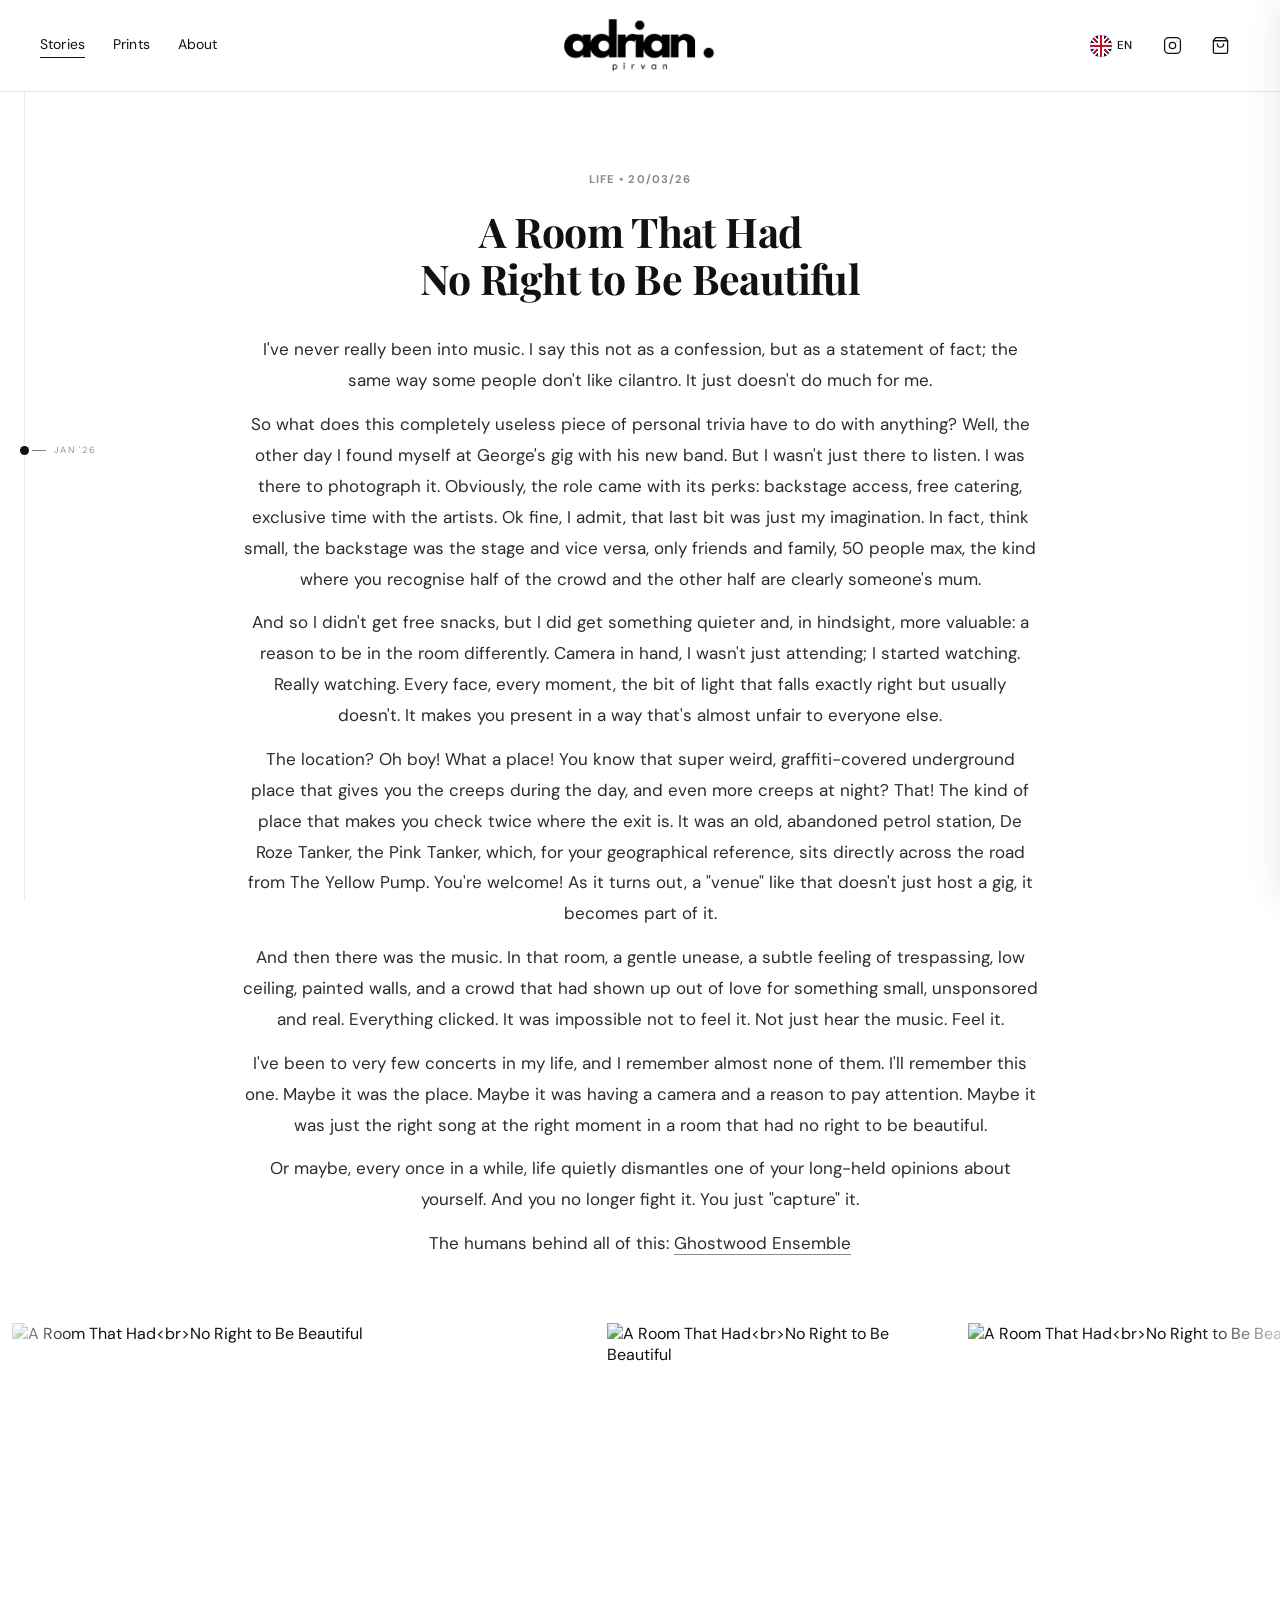
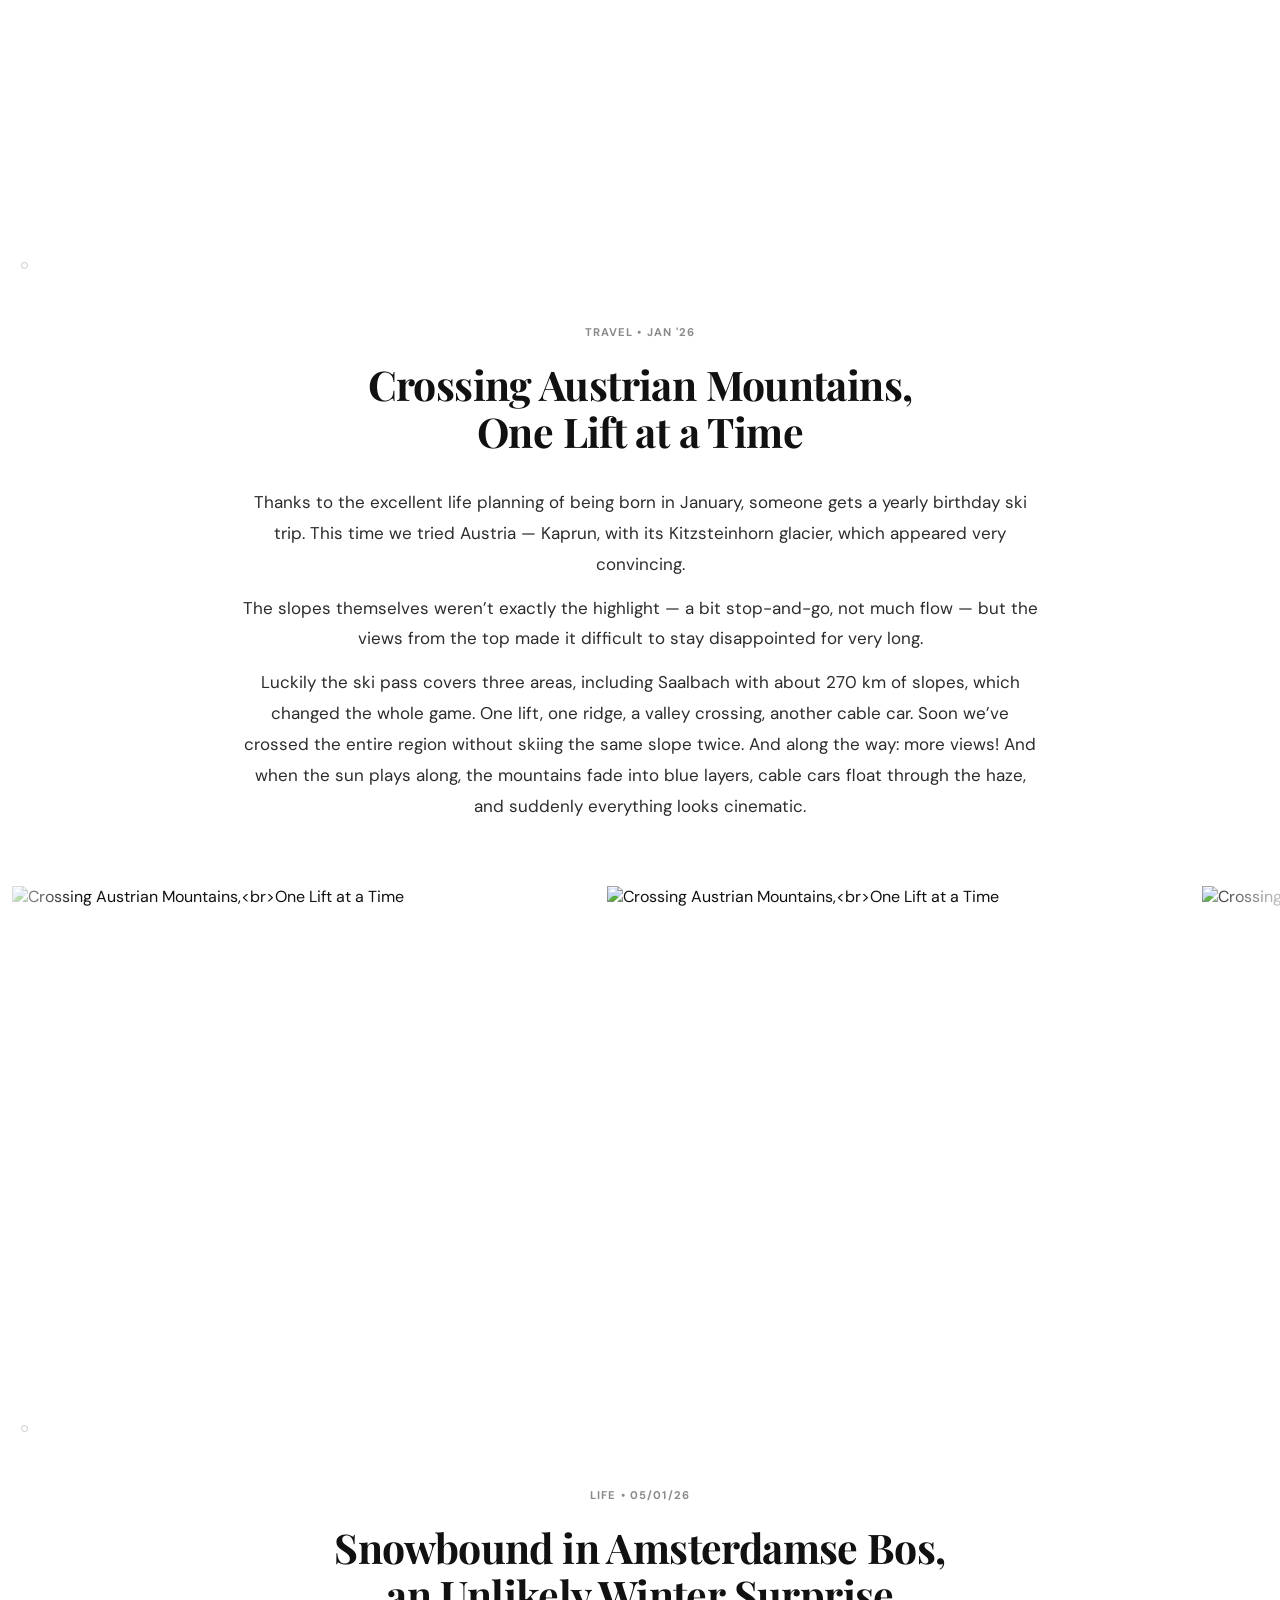
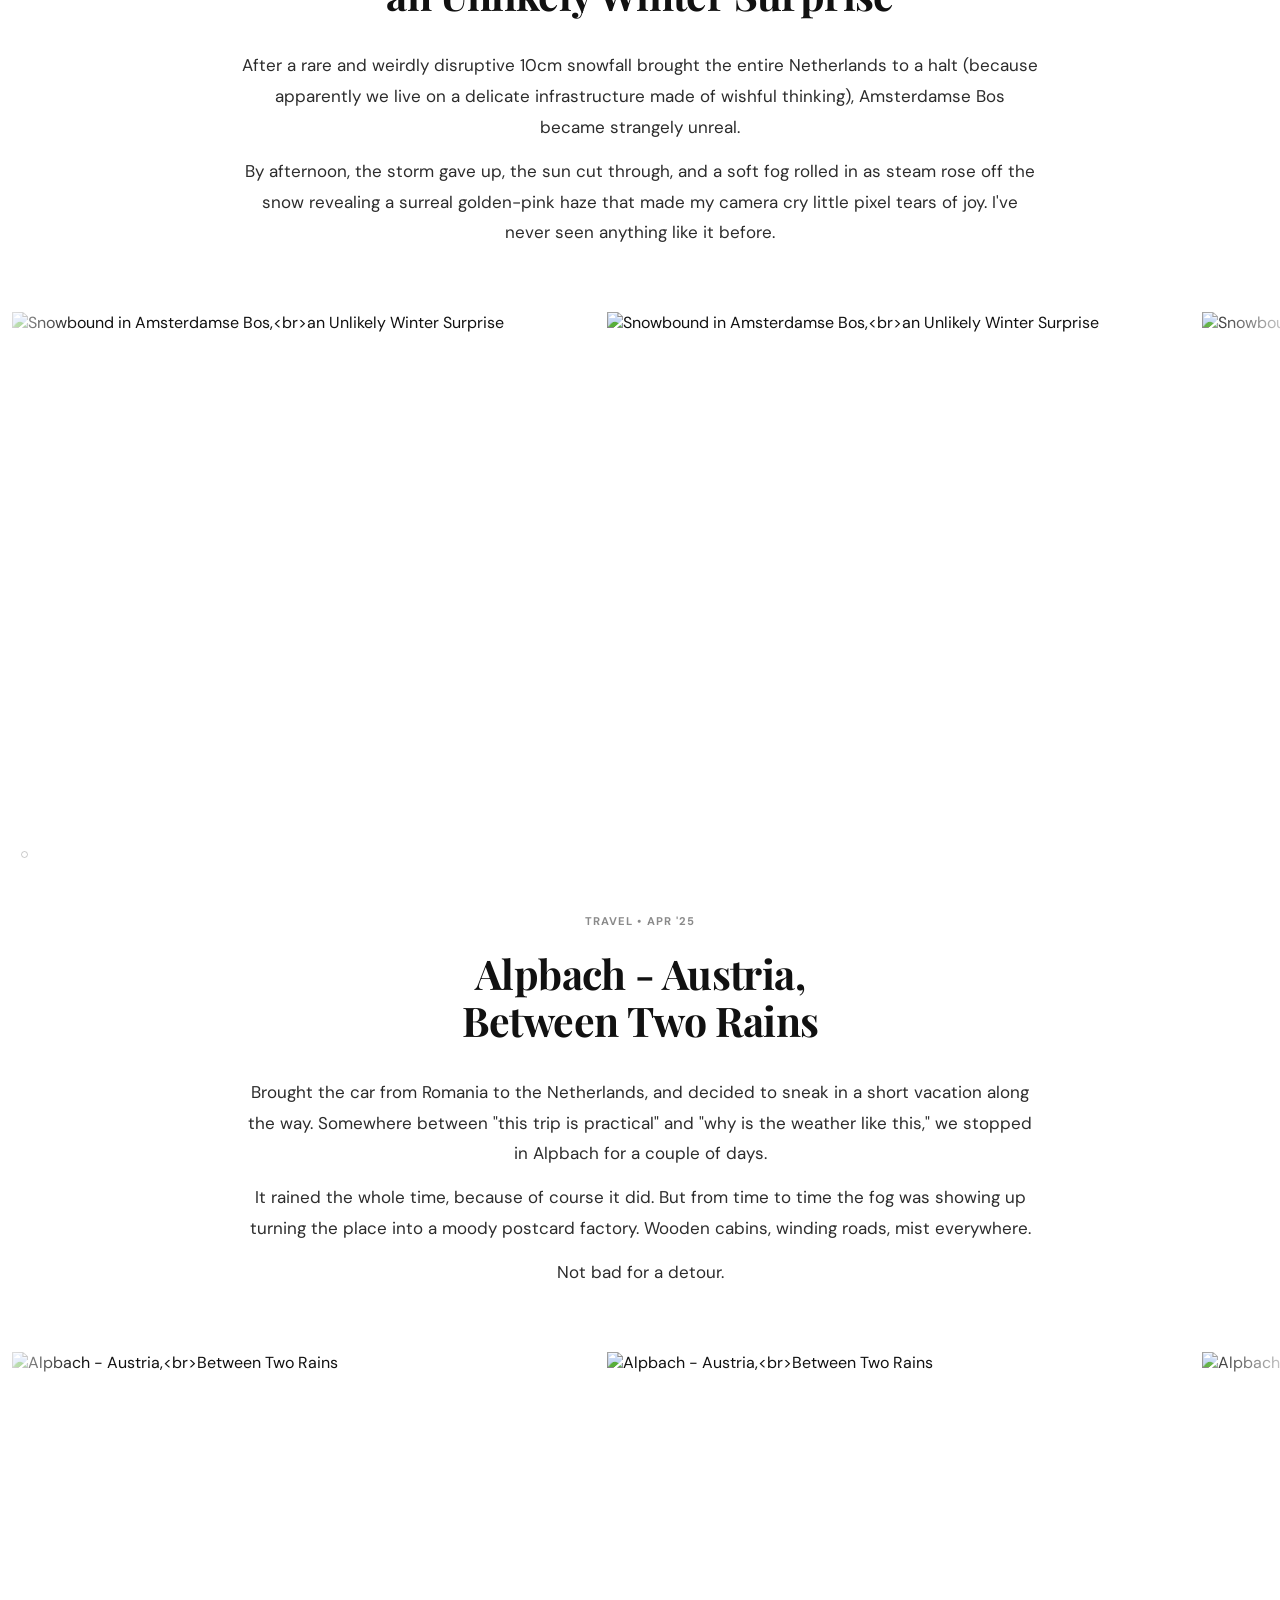
==== index.html @ 4e456046 "Initial commit" ====
<!DOCTYPE html>
<html lang="en">
<head>
  <meta charset="UTF-8">
  <meta name="viewport" content="width=device-width, initial-scale=1.0">
  <title data-i18n="title.stories">Stories — adrianpirvan.com</title>
  <meta name="description" content="Photography blog by Adrian Pirvan. Stories, adventures, and moments that made me stop and look twice.">
  <link rel="preconnect" href="https://fonts.googleapis.com">
  <link rel="preconnect" href="https://fonts.gstatic.com" crossorigin>
  <link href="https://fonts.googleapis.com/css2?family=Playfair+Display:ital,wght@0,400;0,600;0,700;1,400&family=DM+Sans:opsz,wght@9..40,300;9..40,400;9..40,500&display=swap" rel="stylesheet">
  <link rel="icon" type="image/svg+xml" href="favicon.svg">
  <link rel="icon" type="image/png" sizes="32x32" href="favicon-32.png">
  <link rel="apple-touch-icon" sizes="180x180" href="favicon-180.png">
  <link rel="stylesheet" href="css/main.css">
  <link rel="stylesheet" href="css/nav.css">
  <link rel="stylesheet" href="css/carousel.css">
  <link rel="stylesheet" href="css/timeline.css">
</head>
<body>

<!-- ===== NAVBAR ===== -->
<nav class="navbar" role="navigation" aria-label="Main navigation">
  <div class="nav-left">
    <a href="index.html" class="nav-link active" data-i18n="nav.stories">Stories</a>
    <a href="prints.html" class="nav-link" data-i18n="nav.prints">Prints</a>
    <a href="about.html" class="nav-link" data-i18n="nav.about">About</a>
<button class="hamburger-btn" id="hamburger-btn" aria-label="Open menu" aria-expanded="false">
      <span></span><span></span><span></span>
    </button>
  </div>

  <a href="index.html" class="nav-logo" aria-label="adrian. pirvan — home">
    <img src="assets/images/Logo/logo.png" alt="adrian. pirvan" class="logo-img">
  </a>

  <div class="nav-right">
    <button class="lang-btn" id="lang-btn" aria-label="Switch language">
      <img class="lang-flag" id="lang-flag" src="assets/images/flag-en.svg" alt="EN">
      <span class="lang-code" id="lang-code">EN</span>
    </button>
    <a href="https://www.instagram.com/adipirvan/" class="nav-icon-btn" target="_blank" rel="noopener noreferrer" aria-label="Follow on Instagram">
      <svg width="19" height="19" viewBox="0 0 24 24" fill="none" stroke="currentColor" stroke-width="1.6" stroke-linecap="round" stroke-linejoin="round" aria-hidden="true">
        <rect x="2" y="2" width="20" height="20" rx="5" ry="5"/>
        <circle cx="12" cy="12" r="4"/>
        <circle cx="17.5" cy="6.5" r="0.6" fill="currentColor" stroke="none"/>
      </svg>
    </a>
    <button class="nav-icon-btn" onclick="toggleCart()" aria-label="Open cart">
      <svg width="19" height="19" viewBox="0 0 24 24" fill="none" stroke="currentColor" stroke-width="1.6" stroke-linecap="round" stroke-linejoin="round" aria-hidden="true">
        <path d="M6 2L3 6v14a2 2 0 002 2h14a2 2 0 002-2V6l-3-4z"/>
        <line x1="3" y1="6" x2="21" y2="6"/>
        <path d="M16 10a4 4 0 01-8 0"/>
      </svg>
      <span class="cart-count" id="cart-count" aria-live="polite">0</span>
    </button>
  </div>
</nav>

<!-- ===== MOBILE MENU ===== -->
<div class="mobile-menu" id="mobile-menu">
  <a href="index.html" class="mobile-nav-link active" data-i18n="nav.stories">Stories</a>
  <a href="prints.html" class="mobile-nav-link" data-i18n="nav.prints">Prints</a>
  <a href="about.html" class="mobile-nav-link" data-i18n="nav.about">About</a>
</div>

<!-- ===== CART OVERLAY ===== -->
<div class="cart-overlay" id="cart-overlay" aria-hidden="true"></div>

<!-- ===== CART SIDEBAR ===== -->
<aside class="cart-sidebar" id="cart-sidebar" role="dialog" aria-label="Shopping cart" aria-modal="true">
  <div class="cart-header">
    <h2 data-i18n="cart.title">Your Cart</h2>
    <button class="cart-close-btn" onclick="closeCart()" aria-label="Close cart">
      <svg width="18" height="18" viewBox="0 0 24 24" fill="none" stroke="currentColor" stroke-width="1.8" stroke-linecap="round">
        <line x1="18" y1="6" x2="6" y2="18"/>
        <line x1="6" y1="6" x2="18" y2="18"/>
      </svg>
    </button>
  </div>
  <div class="cart-items" id="cart-items">
    <p class="cart-empty" data-i18n="cart.empty">Your cart is empty</p>
  </div>
  <div class="cart-footer">
    <div class="cart-total-row">
      <span class="cart-total-label" data-i18n="cart.total">Total</span>
      <span class="cart-total-amount" id="cart-total-amount">€0.00</span>
    </div>
    <button class="btn-checkout" data-i18n="cart.checkout">Proceed to Checkout</button>
  </div>
</aside>

<!-- ===== TIMELINE INDICATOR (fixed at 50vh, captures dates as markers pass) ===== -->
<div class="tl-indicator" aria-hidden="true">
  <div class="tl-indicator-dot"></div>
  <div class="tl-indicator-tick"></div>
  <span class="tl-indicator-label"></span>
</div>

<!-- ===== TIMELINE (fixed line, dots + labels scroll with page via JS) ===== -->
<aside class="timeline" aria-hidden="true">
  <div class="tl-track">
    <div class="tl-fill"></div>
  </div>
  <!-- markers injected by posts.js -->
</aside>

<!-- ===== STORIES ===== -->
<main class="stories-page">
  <!-- posts injected by posts.js -->
</main>

<!-- ===== UNDER CONSTRUCTION OVERLAY (RO only) ===== -->
<div class="uc-overlay hidden" id="uc-overlay" aria-live="polite">
  <p class="uc-title">În construcție</p>
  <span class="uc-sub">Această pagină vine în curând</span>
</div>

<script src="js/i18n.js"></script>
<script src="js/cart.js"></script>
<script src="js/nav.js"></script>
<script src="js/posts.js"></script>
<script src="js/carousel.js"></script>
<script src="js/timeline.js"></script>
</body>
</html>
---- css/main.css ----
/* ============================================
   MAIN.CSS — Global styles & page layouts
   ============================================ */

*, *::before, *::after {
  box-sizing: border-box;
  margin: 0;
  padding: 0;
}

:root {
  --black: #111111;
  --white: #ffffff;
  --gray-light: #f7f7f5;
  --gray-medium: #8a8a8a;
  --gray-border: #e5e5e5;
  --charcoal: #1a1a1a;
  --font-serif: 'Playfair Display', Georgia, serif;
  --font-sans: 'DM Sans', system-ui, sans-serif;
  --nav-height: 92px;
  --content-max: 860px;
}

html {
  font-size: 16px;
  -webkit-font-smoothing: antialiased;
  -moz-osx-font-smoothing: grayscale;
}

body {
  font-family: var(--font-sans);
  color: var(--black);
  background: var(--white);
  padding-top: var(--nav-height);
}

a {
  color: inherit;
  text-decoration: none;
}

img {
  display: block;
  max-width: 100%;
}

/* ============================================
   STORIES PAGE
   ============================================ */

.stories-page {
  padding-bottom: 80px;
}

.post {
  padding-top: 80px;
}

.post-meta {
  text-align: center;
  font-size: 0.7rem;
  letter-spacing: 0.1em;
  text-transform: uppercase;
  color: var(--gray-medium);
  margin-bottom: 22px;
  font-weight: 700;
}

.post-title {
  font-family: var(--font-serif);
  font-size: clamp(1.8rem, 3.2vw, 2.6rem);
  font-weight: 700;
  text-align: center;
  line-height: 1.15;
  max-width: 860px;
  margin: 0 auto 32px;
  padding: 0 32px;
  letter-spacing: -0.015em;
}

.post-body {
  text-align: center;
  max-width: var(--content-max);
  margin: 0 auto 64px;
  padding: 0 32px;
  font-size: 1.0625rem;
  line-height: 1.82;
  color: #2c2c2c;
}

.post-body p + p {
  margin-top: 0.75em;
}

.post-body a {
  border-bottom: 1px solid var(--gray-medium);
  transition: border-color 0.2s;
}

.post-body a:hover {
  border-bottom-color: var(--black);
}

/* ============================================
   ABOUT PAGE
   ============================================ */

.about-page {
  min-height: calc(100vh - var(--nav-height));
  display: flex;
  align-items: center;
}

.about-container {
  display: flex;
  align-items: center;
  gap: 80px;
  max-width: 1100px;
  margin: 0 auto;
  padding: 80px 60px;
  width: 100%;
}

.about-photo {
  flex: 0 0 360px;
  width: 360px;
  height: 460px;
  object-fit: cover;
  object-position: center top;
}

.about-text {
  flex: 1;
}

.about-text p {
  font-size: 1.2rem;
  line-height: 1.88;
  color: #1c1c1c;
  margin-bottom: 28px;
}

.about-text p:last-child {
  margin-bottom: 0;
}

/* ============================================
   UNDER CONSTRUCTION OVERLAY
   ============================================ */

.uc-overlay {
  position: fixed;
  top: var(--nav-height);
  left: 0;
  right: 0;
  bottom: 0;
  background: rgba(0, 0, 0, 0.91);
  z-index: 1999;
  display: flex;
  flex-direction: column;
  align-items: center;
  justify-content: center;
  gap: 16px;
  pointer-events: none;
}

.uc-overlay.hidden {
  display: none;
}

.uc-title {
  font-family: var(--font-serif);
  font-size: clamp(2.4rem, 6vw, 5rem);
  font-style: italic;
  font-weight: 400;
  color: #ffffff;
  letter-spacing: -0.02em;
}

.uc-sub {
  font-family: var(--font-sans);
  font-size: 0.72rem;
  font-weight: 500;
  letter-spacing: 0.15em;
  text-transform: uppercase;
  color: rgba(255, 255, 255, 0.45);
}

/* ============================================
   RESPONSIVE
   ============================================ */

@media (max-width: 900px) {
  .post-title {
    font-size: 2.2rem;
  }

  .about-container {
    flex-direction: column;
    padding: 60px 32px;
    gap: 44px;
    align-items: flex-start;
  }

  .about-photo {
    flex: none;
    width: 100%;
    max-width: 420px;
    height: 340px;
  }

  .about-text p {
    font-size: 1.05rem;
  }
}

@media (max-width: 600px) {
  :root {
    --nav-height: 68px;
  }

  .post {
    padding-top: 48px;
  }

  .post-title {
    font-size: 1.75rem;
    padding: 0 20px;
    margin-bottom: 20px;
  }

  .post-body {
    font-size: 0.9625rem;
    padding: 0 20px;
    margin-bottom: 40px;
    line-height: 1.75;
  }

  .about-container {
    padding: 36px 20px;
    gap: 32px;
  }

  .about-photo {
    height: 260px;
  }

  .about-text p {
    font-size: 0.9625rem;
    line-height: 1.75;
    margin-bottom: 20px;
  }

  .stories-page {
    padding-bottom: 56px;
  }
}
---- css/nav.css ----
/* ============================================
   NAV.CSS — Navbar & Cart Sidebar
   ============================================ */

/* ===== NAVBAR ===== */

.navbar {
  position: fixed;
  top: 0;
  left: 0;
  right: 0;
  height: var(--nav-height);
  background: var(--white);
  border-bottom: 1px solid var(--gray-border);
  display: grid;
  grid-template-columns: 1fr auto 1fr;
  align-items: center;
  padding: 0 40px;
  z-index: 1000;
}

.nav-left {
  display: flex;
  align-items: center;
  gap: 28px;
}

.nav-right {
  display: flex;
  align-items: center;
  gap: 8px;
  justify-content: flex-end;
}

/* Logo */
.nav-logo {
  text-align: center;
  text-decoration: none;
  line-height: 1;
  display: flex;
  flex-direction: column;
  align-items: center;
}

.logo-img {
  height: 82px;
  width: auto;
  display: block;
}

/* Nav links */
.nav-link {
  font-family: var(--font-sans);
  font-size: 0.875rem;
  font-weight: 400;
  color: var(--black);
  text-decoration: none;
  letter-spacing: 0.01em;
  position: relative;
  padding-bottom: 3px;
  white-space: nowrap;
}

.nav-link::after {
  content: '';
  position: absolute;
  bottom: -2px;
  left: 0;
  width: 0;
  height: 1px;
  background: var(--black);
  transition: width 0.25s ease;
}

.nav-link:hover::after,
.nav-link.active::after {
  width: 100%;
}

/* Language toggle */
.lang-btn {
  background: none;
  border: 1px solid transparent;
  cursor: pointer;
  display: flex;
  align-items: center;
  gap: 5px;
  padding: 0 10px;
  height: 40px;
  border-radius: 20px;
  font-family: var(--font-sans);
  font-size: 0.72rem;
  font-weight: 500;
  letter-spacing: 0.05em;
  color: var(--black);
  transition: border-color 0.2s;
  flex-shrink: 0;
}

.lang-btn:hover {
  border-color: var(--gray-border);
}

.lang-flag {
  width: 22px;
  height: 22px;
  display: block;
  flex-shrink: 0;
  border-radius: 50%;
  object-fit: cover;
}

/* Icon buttons */
.nav-icon-btn {
  background: none;
  border: 1px solid transparent;
  cursor: pointer;
  padding: 0;
  display: flex;
  align-items: center;
  justify-content: center;
  color: var(--black);
  position: relative;
  border-radius: 50%;
  width: 40px;
  height: 40px;
  transition: border-color 0.2s;
  text-decoration: none;
  flex-shrink: 0;
}

.nav-icon-btn:hover {
  border-color: var(--gray-border);
}

/* Cart count badge */
.cart-count {
  position: absolute;
  top: 5px;
  right: 5px;
  background: var(--black);
  color: var(--white);
  font-family: var(--font-sans);
  font-size: 0.52rem;
  font-weight: 600;
  width: 14px;
  height: 14px;
  border-radius: 50%;
  display: flex;
  align-items: center;
  justify-content: center;
  opacity: 0;
  transition: opacity 0.2s;
  pointer-events: none;
  line-height: 1;
}

.cart-count.visible {
  opacity: 1;
}

/* ===== CART SIDEBAR ===== */

.cart-overlay {
  position: fixed;
  inset: 0;
  background: rgba(0, 0, 0, 0.4);
  z-index: 1100;
  opacity: 0;
  pointer-events: none;
  transition: opacity 0.3s ease;
}

.cart-overlay.open {
  opacity: 1;
  pointer-events: all;
}

.cart-sidebar {
  position: fixed;
  top: 0;
  right: 0;
  width: 420px;
  max-width: 100vw;
  height: 100dvh;
  background: var(--white);
  z-index: 1101;
  transform: translateX(100%);
  transition: transform 0.38s cubic-bezier(0.4, 0, 0.2, 1);
  will-change: transform;
  display: flex;
  flex-direction: column;
  box-shadow: -4px 0 32px rgba(0, 0, 0, 0.08);
}

.cart-sidebar.open {
  transform: translateX(0);
}

.cart-header {
  display: flex;
  align-items: center;
  justify-content: space-between;
  padding: 28px 32px 24px;
  border-bottom: 1px solid var(--gray-border);
  flex-shrink: 0;
}

.cart-header h2 {
  font-family: var(--font-serif);
  font-size: 1.35rem;
  font-weight: 600;
}

.cart-close-btn {
  background: none;
  border: none;
  cursor: pointer;
  color: var(--black);
  padding: 6px;
  display: flex;
  align-items: center;
  justify-content: center;
  opacity: 0.55;
  transition: opacity 0.2s;
  border-radius: 4px;
}

.cart-close-btn:hover {
  opacity: 1;
}

.cart-items {
  flex: 1;
  overflow-y: auto;
  padding: 28px 32px;
}

.cart-empty {
  text-align: center;
  color: var(--gray-medium);
  font-size: 0.9rem;
  margin-top: 40px;
  line-height: 1.6;
}

.cart-item {
  display: flex;
  gap: 16px;
  margin-bottom: 24px;
  padding-bottom: 24px;
  border-bottom: 1px solid var(--gray-border);
}

.cart-item:last-child {
  border-bottom: none;
  margin-bottom: 0;
  padding-bottom: 0;
}

.cart-item-img {
  width: 78px;
  height: 58px;
  object-fit: cover;
  flex-shrink: 0;
}

.cart-item-info {
  flex: 1;
  min-width: 0;
}

.cart-item-name {
  font-weight: 500;
  font-size: 0.9rem;
  margin-bottom: 4px;
  white-space: nowrap;
  overflow: hidden;
  text-overflow: ellipsis;
}

.cart-item-size {
  font-size: 0.78rem;
  color: var(--gray-medium);
  margin-bottom: 10px;
}

.cart-item-row {
  display: flex;
  align-items: center;
  justify-content: space-between;
}

.cart-item-price {
  font-size: 0.88rem;
  font-weight: 500;
}

.cart-item-remove {
  background: none;
  border: none;
  cursor: pointer;
  font-family: var(--font-sans);
  font-size: 0.75rem;
  color: var(--gray-medium);
  text-decoration: underline;
  padding: 0;
  transition: color 0.2s;
}

.cart-item-remove:hover {
  color: var(--black);
}

.cart-footer {
  padding: 24px 32px 32px;
  border-top: 1px solid var(--gray-border);
  flex-shrink: 0;
}

.cart-total-row {
  display: flex;
  justify-content: space-between;
  align-items: baseline;
  margin-bottom: 20px;
}

.cart-total-label {
  font-size: 0.72rem;
  font-weight: 500;
  text-transform: uppercase;
  letter-spacing: 0.08em;
  color: var(--gray-medium);
}

.cart-total-amount {
  font-size: 1.1rem;
  font-weight: 600;
}

.btn-checkout {
  width: 100%;
  padding: 16px 24px;
  background: var(--black);
  color: var(--white);
  border: none;
  cursor: pointer;
  font-family: var(--font-sans);
  font-size: 0.78rem;
  font-weight: 500;
  letter-spacing: 0.12em;
  text-transform: uppercase;
  transition: background 0.2s;
}

.btn-checkout:hover {
  background: #2c2c2c;
}

/* ===== HAMBURGER BUTTON ===== */

.hamburger-btn {
  display: none;
  flex-direction: column;
  justify-content: center;
  align-items: center;
  gap: 5px;
  background: none;
  border: none;
  cursor: pointer;
  padding: 8px;
  width: 40px;
  height: 40px;
  flex-shrink: 0;
}

.hamburger-btn span {
  display: block;
  width: 22px;
  height: 1.5px;
  background: var(--black);
  transition: transform 0.22s ease, opacity 0.22s ease;
  transform-origin: center;
}

.hamburger-btn.open span:nth-child(1) {
  transform: translateY(6.5px) rotate(45deg);
}

.hamburger-btn.open span:nth-child(2) {
  opacity: 0;
}

.hamburger-btn.open span:nth-child(3) {
  transform: translateY(-6.5px) rotate(-45deg);
}

/* ===== MOBILE MENU ===== */

.mobile-menu {
  position: fixed;
  top: var(--nav-height);
  left: 0;
  right: 0;
  background: var(--white);
  border-bottom: 1px solid var(--gray-border);
  z-index: 2000;
  display: flex;
  flex-direction: column;
  padding: 8px 0 16px;
  transform: translateY(-8px);
  opacity: 0;
  pointer-events: none;
  transition: transform 0.22s ease, opacity 0.22s ease;
  will-change: transform, opacity;
}

.mobile-menu.open {
  transform: translateY(0);
  opacity: 1;
  pointer-events: all;
}

.mobile-nav-link {
  font-family: var(--font-sans);
  font-size: 1rem;
  font-weight: 400;
  color: var(--black);
  text-decoration: none;
  padding: 14px 28px;
  border-bottom: 1px solid var(--gray-border);
  transition: background 0.15s;
}

.mobile-nav-link:last-child {
  border-bottom: none;
}

.mobile-nav-link:hover {
  background: var(--gray-light);
}

.mobile-nav-link.active {
  font-weight: 500;
}

/* ===== RESPONSIVE ===== */

@media (max-width: 900px) {
  .navbar {
    padding: 0 24px;
  }

  .nav-left {
    gap: 18px;
  }
}

@media (max-width: 640px) {
  .navbar {
    padding: 0 16px;
  }

  /* Hide desktop links, show hamburger */
  .nav-link {
    display: none;
  }

  .hamburger-btn {
    display: flex;
  }

  .logo-img {
    height: 52px;
  }

  .lang-code {
    display: none;
  }

  .nav-icon-btn {
    width: 36px;
    height: 36px;
  }

  .cart-sidebar {
    width: 100vw;
  }
}
---- css/carousel.css ----
/* ============================================
   CAROUSEL.CSS — Horizontal photo carousel
   ============================================ */

.carousel-wrapper {
  position: relative;
  overflow: hidden;
  margin: 8px 0 0;
}

.carousel-wrapper::before,
.carousel-wrapper::after {
  content: '';
  position: absolute;
  top: 0;
  bottom: 0;
  width: 80px;
  z-index: 2;
  pointer-events: none;
}

.carousel-wrapper::before {
  left: 0;
  background: linear-gradient(to right, rgba(255,255,255,0.75) 0%, rgba(255,255,255,0.3) 60%, transparent 100%);
}

.carousel-wrapper::after {
  right: 0;
  background: linear-gradient(to left, rgba(255,255,255,0.75) 0%, rgba(255,255,255,0.3) 60%, transparent 100%);
}

.photo-carousel {
  display: flex;
  gap: 12px;
  overflow-x: scroll;
  overflow-y: hidden;
  -webkit-overflow-scrolling: touch;
  cursor: grab;
  user-select: none;
  -webkit-user-select: none;
  align-items: stretch;
  height: 58vh;
  min-height: 300px;
  max-height: 600px;
  touch-action: pan-x;  /* browser owns horizontal scroll natively; prevents gesture conflict on mobile */
}

/* Smooth scrolling — toggled off during drag */
.photo-carousel.smooth-scroll {
  scroll-behavior: smooth;
}

/* Hide scrollbar cross-browser */
.photo-carousel::-webkit-scrollbar {
  display: none;
}

.photo-carousel {
  -ms-overflow-style: none;
  scrollbar-width: none;
}

.photo-carousel.is-dragging {
  cursor: grabbing;
}

/* Individual carousel images */
.carousel-img {
  flex: 0 0 calc((46vw - 6px) * var(--w-mult, 1));
  width: calc((46vw - 6px) * var(--w-mult, 1));
  height: 100%;
  object-fit: cover;
  display: block;
  cursor: pointer;
  /* pointer-events enabled so clicks work; drag threshold handled in JS */
}

/* Edge spacing — gives editorial feel */
.photo-carousel::before,
.photo-carousel::after {
  content: '';
  display: block;
  flex: 0 0 0;
  width: 0;
}

/* Responsive */
@media (max-width: 900px) {
  .photo-carousel {
    height: 48vw;
    min-height: 220px;
    max-height: 460px;
  }

  .carousel-img {
    flex: 0 0 calc(70vw * var(--w-mult, 1));
    width: calc(70vw * var(--w-mult, 1));
  }
}


@media (max-width: 600px) {
  .photo-carousel {
    height: 62vw;
    min-height: 200px;
    max-height: 340px;
    gap: 8px;
  }

  .carousel-img {
    flex: 0 0 calc(86vw * var(--w-mult, 1));
    width: calc(86vw * var(--w-mult, 1));
  }

  .carousel-wrapper::before,
  .carousel-wrapper::after {
    display: none;
  }
}

/* ============================================
   LIGHTBOX
   ============================================ */

.lightbox {
  position: fixed;
  top: 0;
  left: 0;
  right: 0;
  bottom: 0;
  width: 100%;
  height: 100%;
  background: rgba(255, 255, 255, 0.92);
  z-index: 2000;
  display: none;
  align-items: center;
  justify-content: center;
}

.lightbox.open {
  display: flex;
}

.lb-img {
  display: block;
  max-width: 92vw;
  max-height: 90vh;
  width: auto;
  height: auto;
  user-select: none;
  -webkit-user-select: none;
}

/* Navigation arrows */
.lb-prev,
.lb-next {
  position: absolute;
  top: 50%;
  transform: translateY(-50%);
  background: rgba(0, 0, 0, 0.06);
  border: 1px solid rgba(0, 0, 0, 0.12);
  color: #111;
  cursor: pointer;
  width: 48px;
  height: 48px;
  border-radius: 50%;
  display: flex;
  align-items: center;
  justify-content: center;
  transition: background 0.2s, opacity 0.2s;
  flex-shrink: 0;
}

.lb-prev { left: 20px; }
.lb-next { right: 20px; }

.lb-prev:hover,
.lb-next:hover {
  background: rgba(0, 0, 0, 0.12);
}

.lb-prev.hidden,
.lb-next.hidden {
  opacity: 0;
  pointer-events: none;
}

/* Close button */
.lb-close {
  position: absolute;
  top: 18px;
  right: 20px;
  background: rgba(0, 0, 0, 0.06);
  border: 1px solid rgba(0, 0, 0, 0.12);
  color: #111;
  cursor: pointer;
  width: 40px;
  height: 40px;
  border-radius: 50%;
  display: flex;
  align-items: center;
  justify-content: center;
  transition: background 0.2s;
}

.lb-close:hover {
  background: rgba(0, 0, 0, 0.12);
}

/* Counter */
.lb-counter {
  position: absolute;
  bottom: 20px;
  left: 50%;
  transform: translateX(-50%);
  color: rgba(0, 0, 0, 0.4);
  font-family: var(--font-sans);
  font-size: 0.78rem;
  letter-spacing: 0.08em;
  white-space: nowrap;
}

/* Mobile: full-width arrows closer to edges */
@media (max-width: 600px) {
  .lb-prev { left: 10px; }
  .lb-next { right: 10px; }

  .lb-prev,
  .lb-next {
    width: 40px;
    height: 40px;
  }
}
---- css/timeline.css ----
/* ============================================
   TIMELINE.CSS — Film reel vertical timeline
   ============================================ */

/* === Fixed track (the vertical line) === */
.timeline {
  position: fixed;
  left: 24px;
  top: 0;
  height: 100vh;
  overflow: visible;
  z-index: 50;
  pointer-events: none;
}

.tl-track {
  position: absolute;
  left: 0;
  top: 0;
  width: 1px;
  height: 100%;
  background: rgba(0, 0, 0, 0.08);
}

/* Scroll-progress fill */
.tl-fill {
  position: absolute;
  left: 0;
  top: 0;
  width: 1px;
  height: 0;
  background: rgba(0, 0, 0, 0.35);
}

/* === Scrolling marker dots — position set by JS === */
.tl-marker {
  position: absolute;
  left: -3px;
  transform: translateY(-50%);
  display: flex;
  align-items: center;
  background: none;
  border: none;
  padding: 0;
  cursor: pointer;
  pointer-events: all;
  outline: none;
}

/* Expanded hit area */
.tl-marker::before {
  content: '';
  position: absolute;
  inset: -12px -10px;
}

.tl-dot {
  display: block;
  width: 7px;
  height: 7px;
  border-radius: 50%;
  border: 1px solid rgba(0, 0, 0, 0.2);
  background: transparent;
  flex-shrink: 0;
  transition: opacity 0.25s ease, transform 0.25s ease;
}

/* Dot dims after crossing the indicator */
.tl-marker.passed .tl-dot {
  opacity: 0.15;
  transform: scale(0.65);
}

/* Scrolling date label — opacity driven entirely by JS */
.tl-marker-label {
  display: block;
  font-family: var(--font-sans);
  font-size: 0.575rem;
  letter-spacing: 0.16em;
  text-transform: uppercase;
  color: rgba(0, 0, 0, 0.42);
  white-space: nowrap;
  margin-left: 10px;
  opacity: 0;
}

/* === Fixed indicator — active date, always at 50vh === */
.tl-indicator {
  position: fixed;
  left: 20px;
  top: 50vh;
  transform: translateY(-50%);
  display: flex;
  align-items: center;
  z-index: 51;
  pointer-events: none;
}

.tl-indicator-dot {
  position: relative;
  width: 9px;
  height: 9px;
  border-radius: 50%;
  background: #111;
  flex-shrink: 0;
}

/* Breathing ring */
.tl-indicator-dot::after {
  content: '';
  position: absolute;
  inset: -3px;
  border-radius: 50%;
  border: 1px solid rgba(0, 0, 0, 0);
  animation: tl-breathe 3.5s ease-out infinite;
}

@keyframes tl-breathe {
  0%   { transform: scale(1);   border-color: rgba(0, 0, 0, 0.2); opacity: 1; }
  100% { transform: scale(2.6); border-color: rgba(0, 0, 0, 0);   opacity: 0; }
}

.tl-indicator-tick {
  width: 14px;
  height: 1px;
  background: rgba(0, 0, 0, 0.5);
  flex-shrink: 0;
  margin-left: 3px;
}

.tl-indicator-label {
  display: block;
  font-family: var(--font-sans);
  font-size: 0.575rem;
  letter-spacing: 0.16em;
  text-transform: uppercase;
  color: rgba(0, 0, 0, 0.42);
  white-space: nowrap;
  margin-left: 8px;
  opacity: 0;
  transition: opacity 0.18s ease;
}

/* Mobile: hide entirely */
@media (max-width: 768px) {
  .timeline,
  .tl-indicator {
    display: none;
  }
}
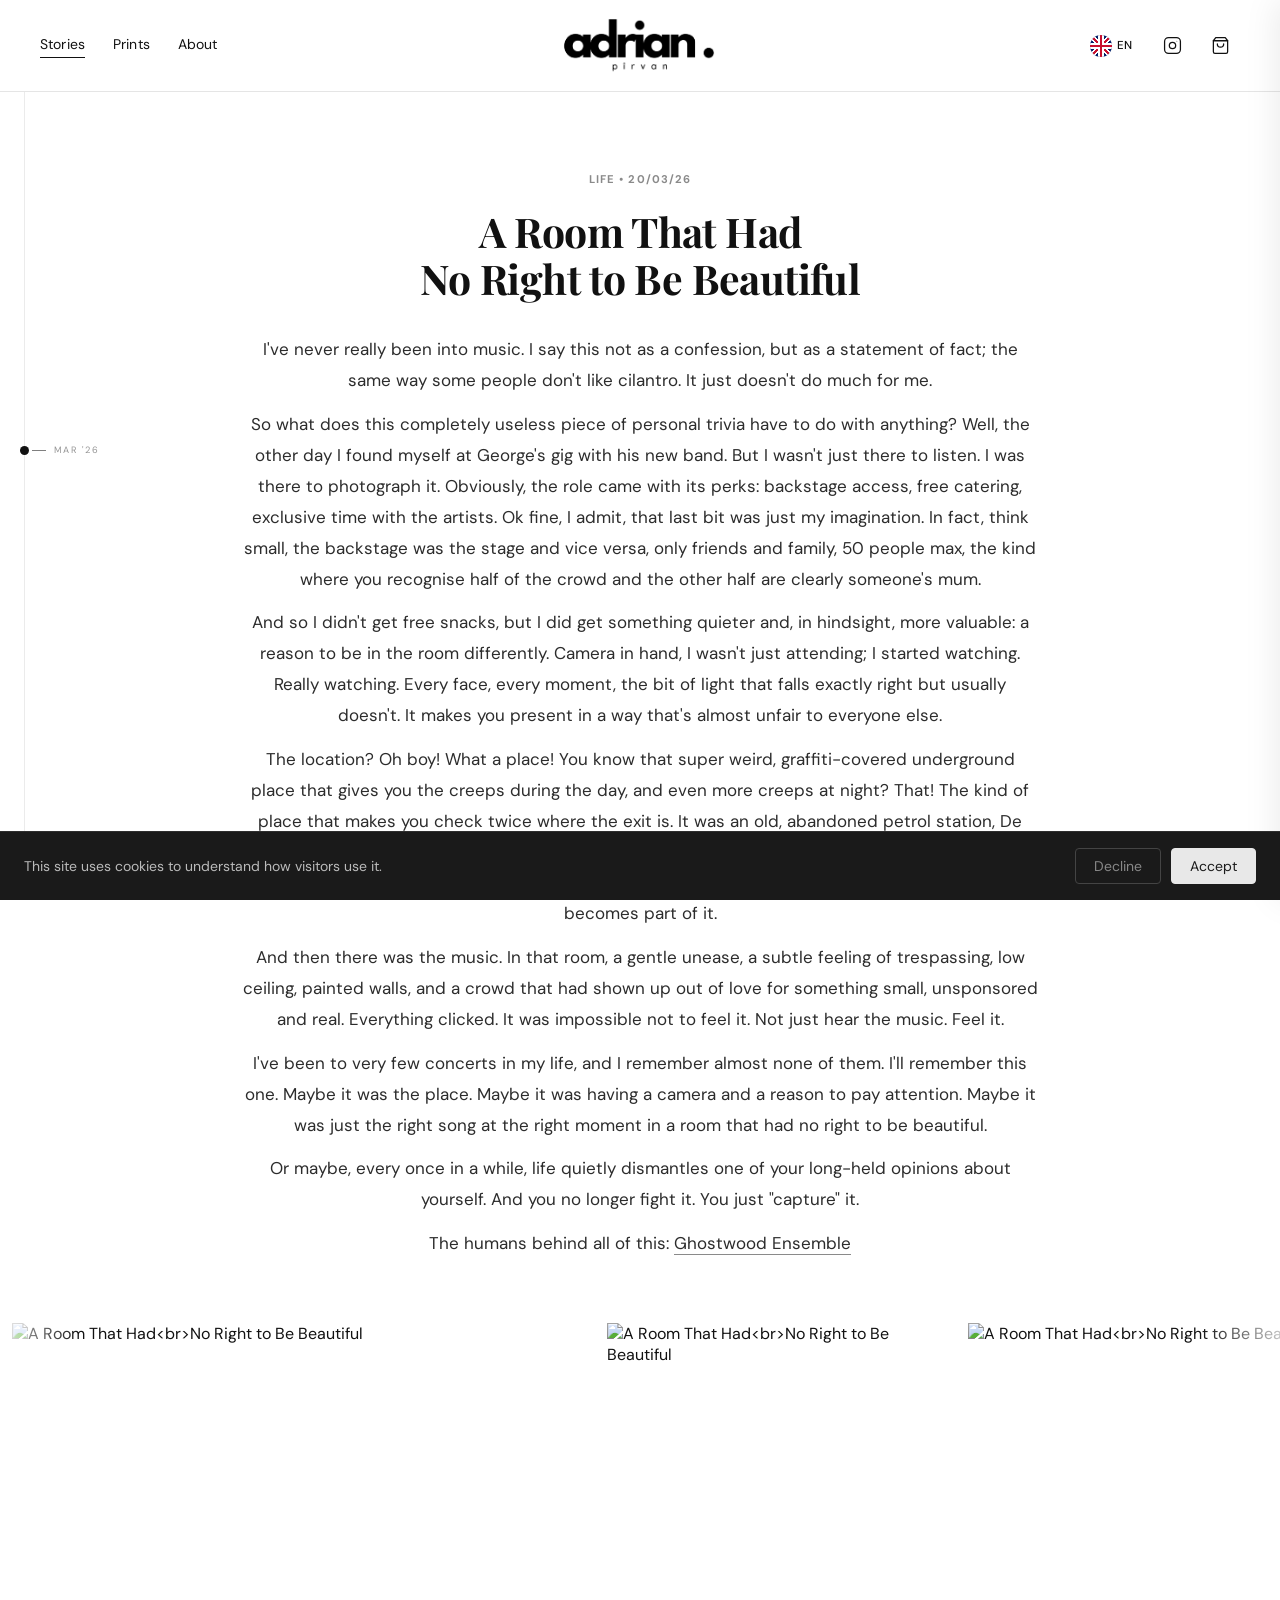
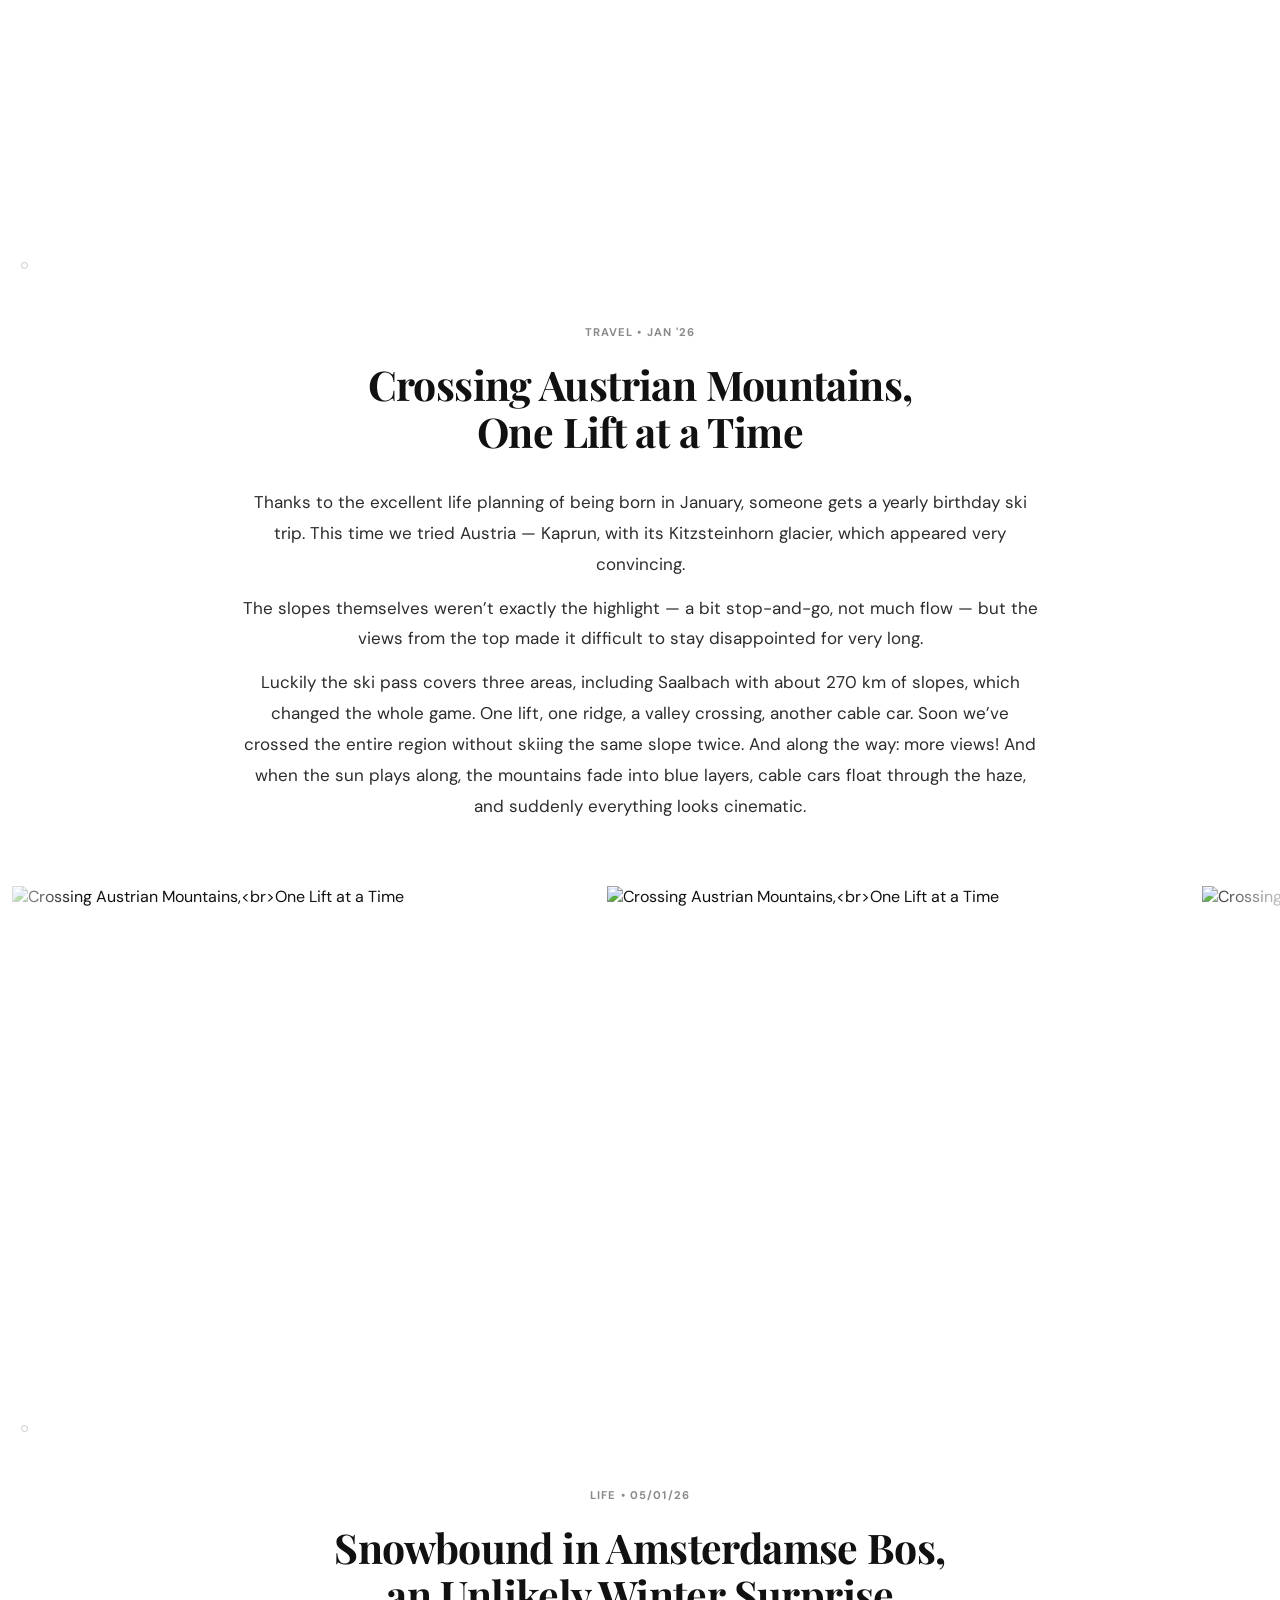
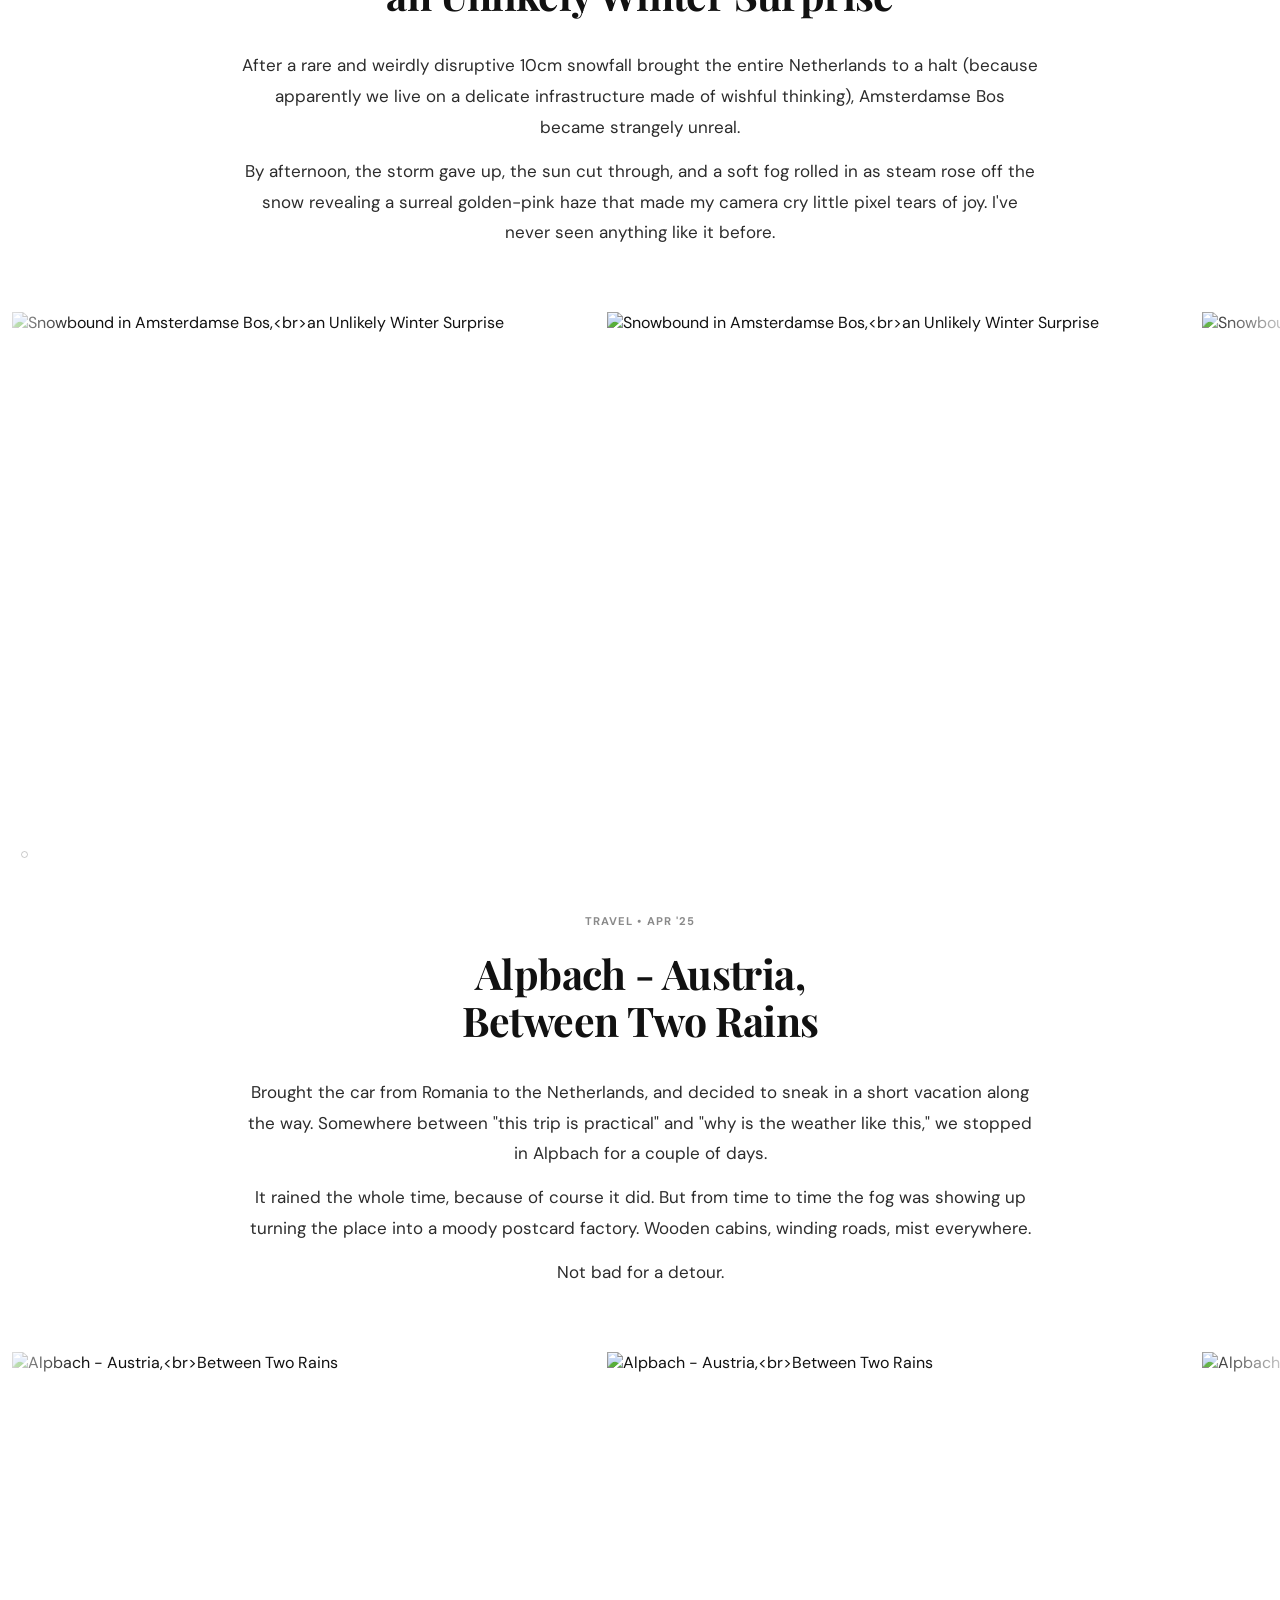
==== commit 0e3c948d: "Add SEO, analytics, GDPR, and RSS essentials - Add robots.txt and sitemap.xml - Add Open Graph and T" ====
--- a/index.html
+++ b/index.html
@@ -5,9 +5,20 @@
   <meta name="viewport" content="width=device-width, initial-scale=1.0">
   <title data-i18n="title.stories">Stories — adrianpirvan.com</title>
   <meta name="description" content="Photography blog by Adrian Pirvan. Stories, adventures, and moments that made me stop and look twice.">
+  <!-- Open Graph / Social Sharing -->
+  <meta property="og:type" content="website">
+  <meta property="og:url" content="https://adrianpirvan.com/">
+  <meta property="og:title" content="Stories — adrianpirvan.com">
+  <meta property="og:description" content="Photography blog by Adrian Pirvan. Stories, adventures, and moments that made me stop and look twice.">
+  <meta property="og:image" content="https://adrianpirvan.com/assets/images/Logo/logo.png">
+  <meta name="twitter:card" content="summary_large_image">
+  <meta name="twitter:title" content="Stories — adrianpirvan.com">
+  <meta name="twitter:description" content="Photography blog by Adrian Pirvan. Stories, adventures, and moments that made me stop and look twice.">
+  <meta name="twitter:image" content="https://adrianpirvan.com/assets/images/Logo/logo.png">
   <link rel="preconnect" href="https://fonts.googleapis.com">
   <link rel="preconnect" href="https://fonts.gstatic.com" crossorigin>
   <link href="https://fonts.googleapis.com/css2?family=Playfair+Display:ital,wght@0,400;0,600;0,700;1,400&family=DM+Sans:opsz,wght@9..40,300;9..40,400;9..40,500&display=swap" rel="stylesheet">
+  <link rel="alternate" type="application/rss+xml" title="adrianpirvan.com" href="/feed.xml">
   <link rel="icon" type="image/svg+xml" href="favicon.svg">
   <link rel="icon" type="image/png" sizes="32x32" href="favicon-32.png">
   <link rel="apple-touch-icon" sizes="180x180" href="favicon-180.png">
@@ -15,6 +26,18 @@
   <link rel="stylesheet" href="css/nav.css">
   <link rel="stylesheet" href="css/carousel.css">
   <link rel="stylesheet" href="css/timeline.css">
+  <!-- Google Analytics (blocked until cookie consent) -->
+  <script>
+    window.dataLayer = window.dataLayer || [];
+    function gtag(){dataLayer.push(arguments);}
+    gtag('consent', 'default', { analytics_storage: 'denied' });
+  </script>
+  <script async src="https://www.googletagmanager.com/gtag/js?id=G-0BCDQ8RXC4"></script>
+  <script>
+    gtag('js', new Date());
+    gtag('config', 'G-0BCDQ8RXC4');
+  </script>
+  <link rel="stylesheet" href="css/cookie-consent.css">
 </head>
 <body>
 
@@ -121,5 +144,15 @@
 <script src="js/posts.js"></script>
 <script src="js/carousel.js"></script>
 <script src="js/timeline.js"></script>
+
+<!-- ===== COOKIE CONSENT BANNER ===== -->
+<div class="cookie-banner" id="cookie-banner" role="dialog" aria-label="Cookie consent">
+  <p>This site uses cookies to understand how visitors use it.</p>
+  <div class="cookie-banner-actions">
+    <button class="cookie-btn cookie-btn-decline" onclick="cookieDecline()">Decline</button>
+    <button class="cookie-btn cookie-btn-accept" onclick="cookieAccept()">Accept</button>
+  </div>
+</div>
+<script src="js/cookie-consent.js"></script>
 </body>
 </html>
--- a/css/cookie-consent.css
+++ b/css/cookie-consent.css
@@ -0,0 +1,75 @@
+.cookie-banner {
+  position: fixed;
+  bottom: 0;
+  left: 0;
+  right: 0;
+  z-index: 9999;
+  background: #1a1a1a;
+  color: #e8e8e8;
+  padding: 16px 24px;
+  display: flex;
+  align-items: center;
+  justify-content: space-between;
+  gap: 16px;
+  font-family: 'DM Sans', sans-serif;
+  font-size: 0.875rem;
+  border-top: 1px solid #2e2e2e;
+  transform: translateY(100%);
+  transition: transform 0.3s ease;
+}
+
+.cookie-banner.visible {
+  transform: translateY(0);
+}
+
+.cookie-banner p {
+  margin: 0;
+  line-height: 1.5;
+  flex: 1;
+  color: #bbb;
+}
+
+.cookie-banner-actions {
+  display: flex;
+  gap: 10px;
+  flex-shrink: 0;
+}
+
+.cookie-btn {
+  padding: 8px 18px;
+  border-radius: 4px;
+  font-family: 'DM Sans', sans-serif;
+  font-size: 0.875rem;
+  cursor: pointer;
+  border: 1px solid #444;
+  transition: background 0.2s, color 0.2s, border-color 0.2s;
+}
+
+.cookie-btn-accept {
+  background: #e8e8e8;
+  color: #1a1a1a;
+  border-color: #e8e8e8;
+}
+
+.cookie-btn-accept:hover {
+  background: #fff;
+  border-color: #fff;
+}
+
+.cookie-btn-decline {
+  background: transparent;
+  color: #888;
+}
+
+.cookie-btn-decline:hover {
+  color: #e8e8e8;
+  border-color: #888;
+}
+
+@media (max-width: 600px) {
+  .cookie-banner {
+    flex-direction: column;
+    align-items: flex-start;
+    gap: 12px;
+  }
+}
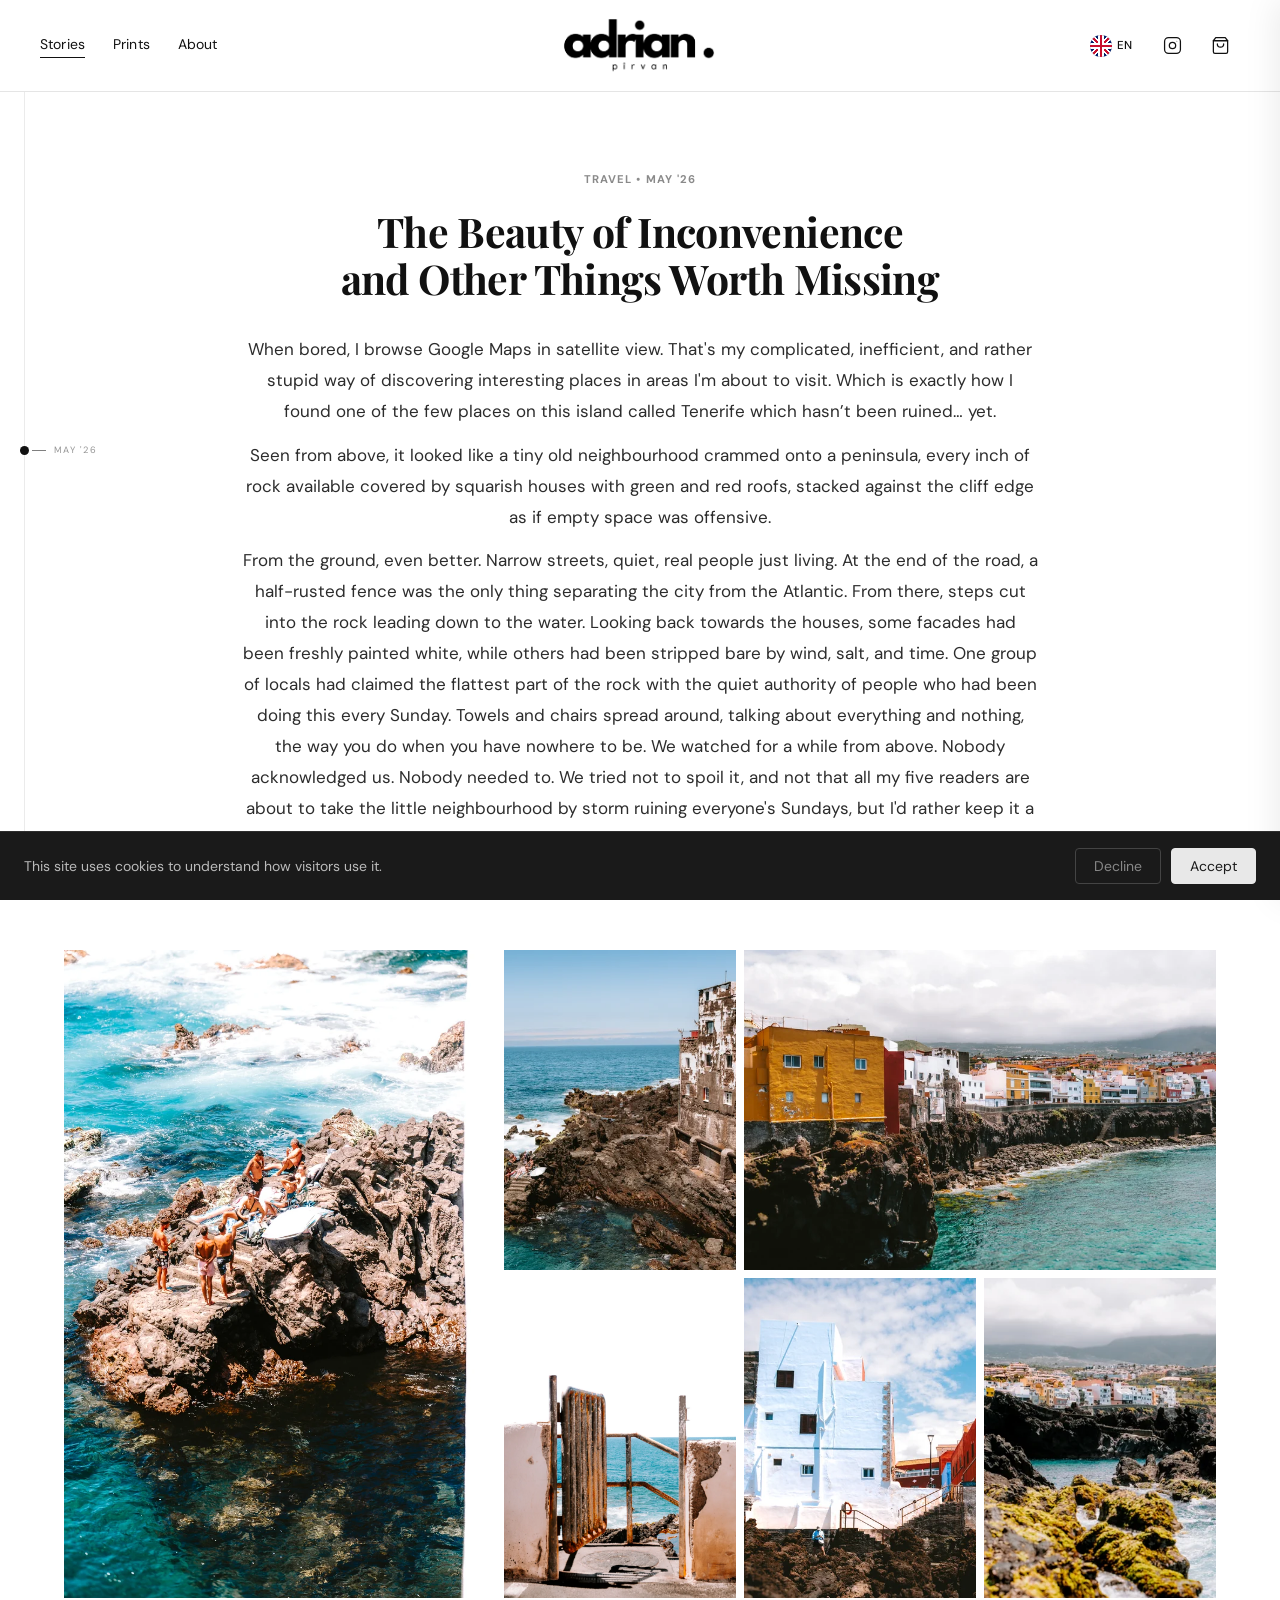
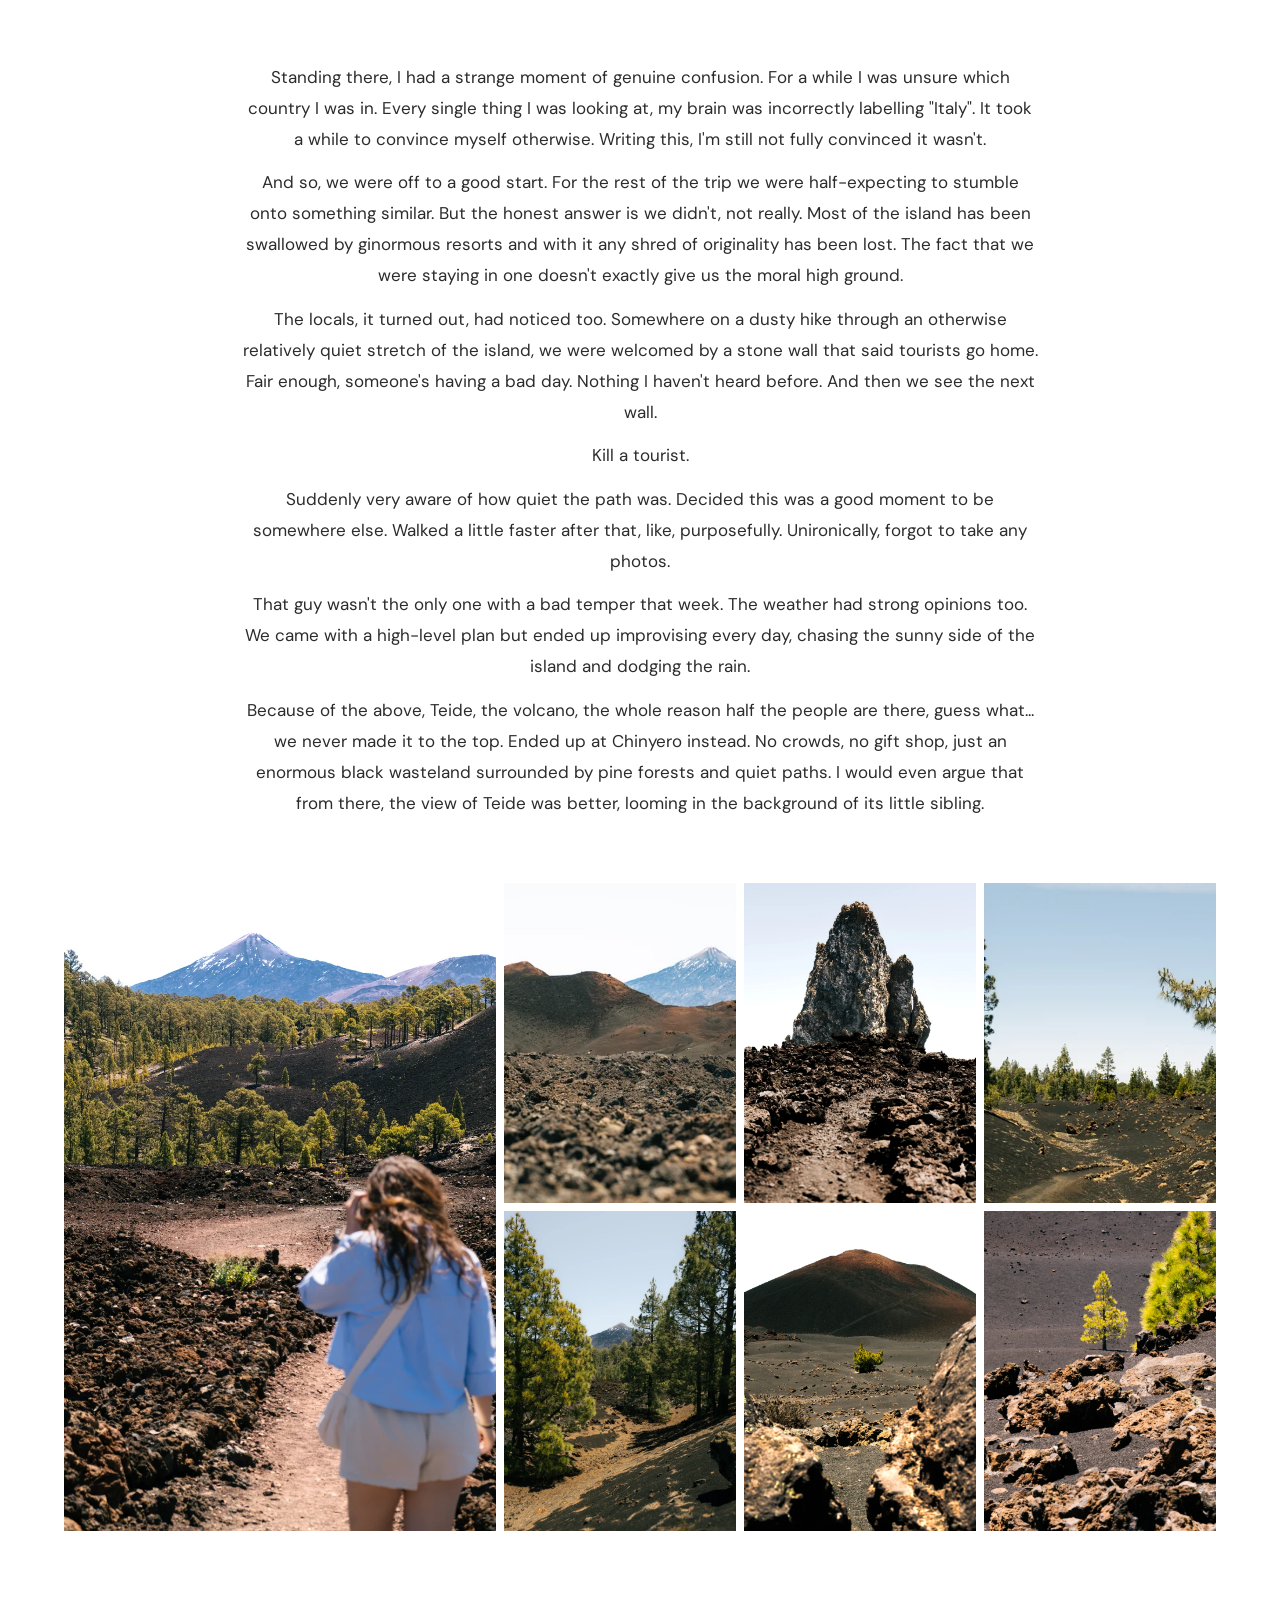
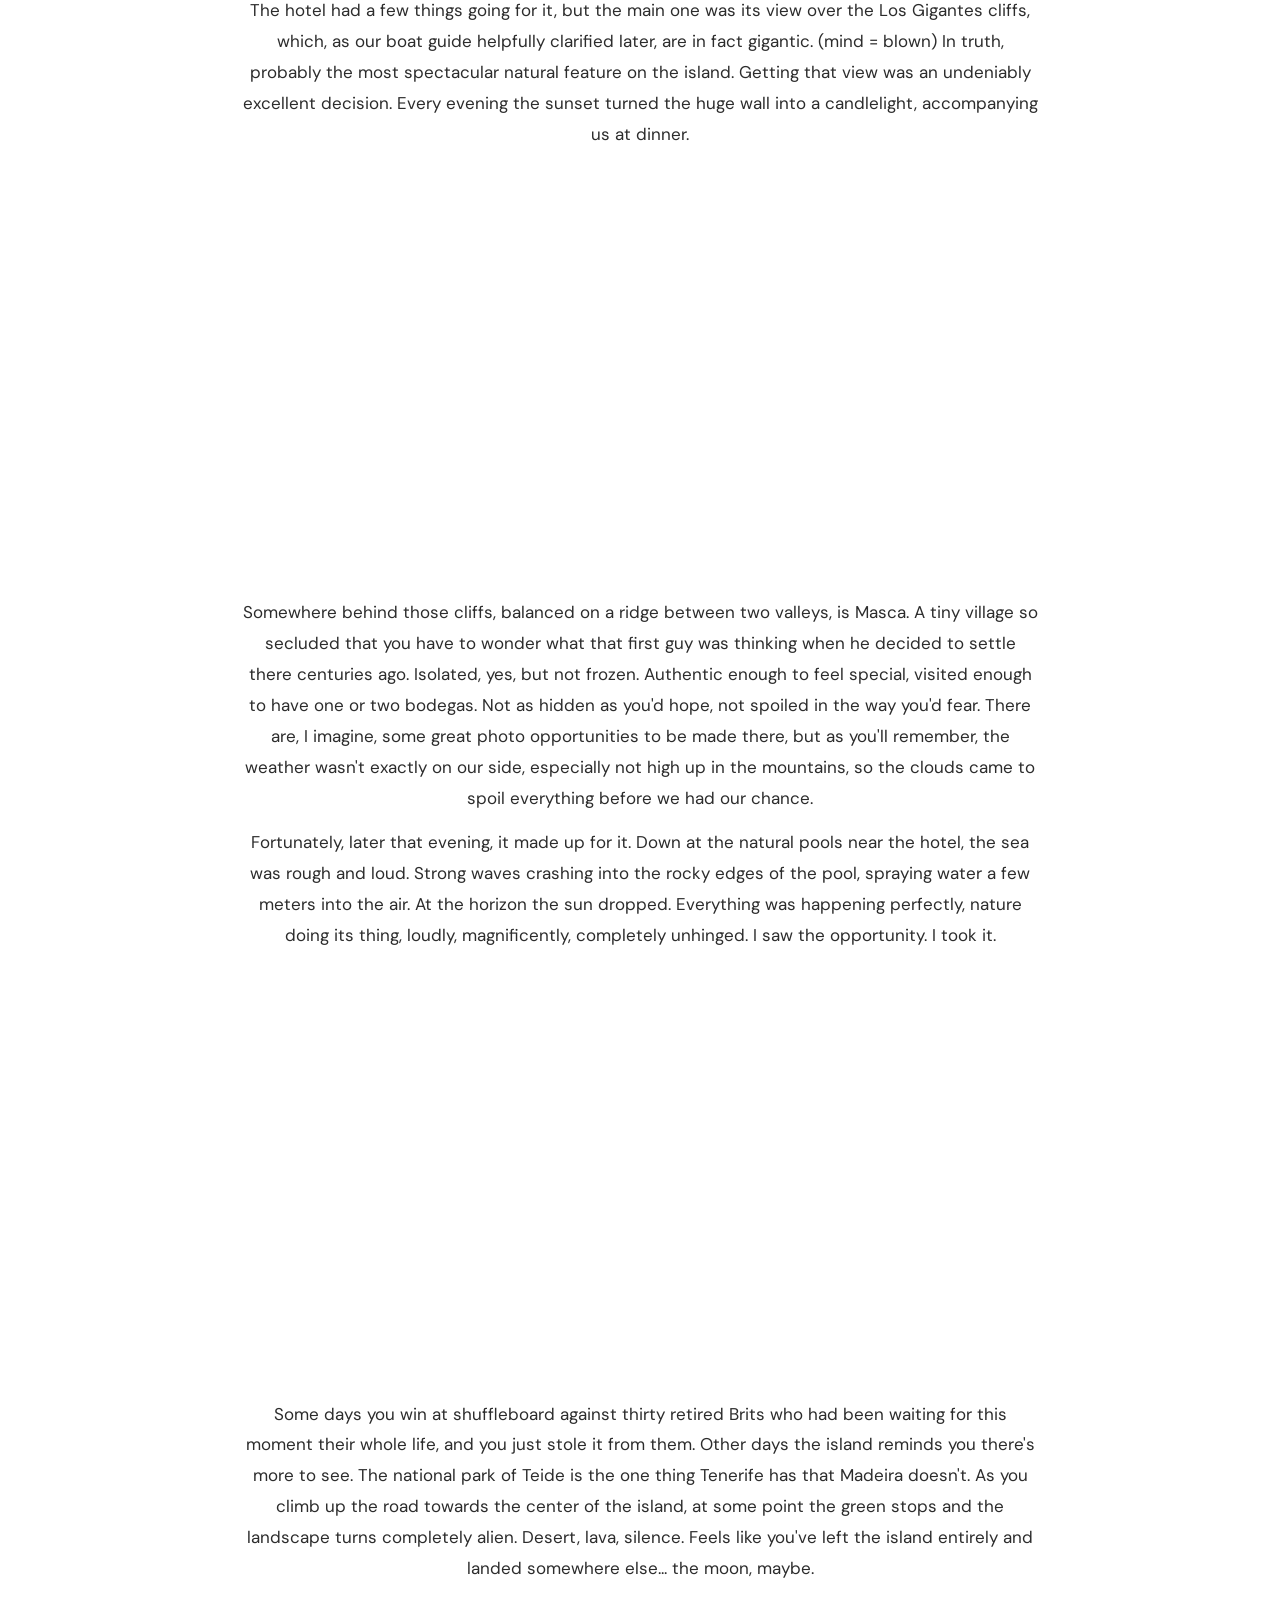
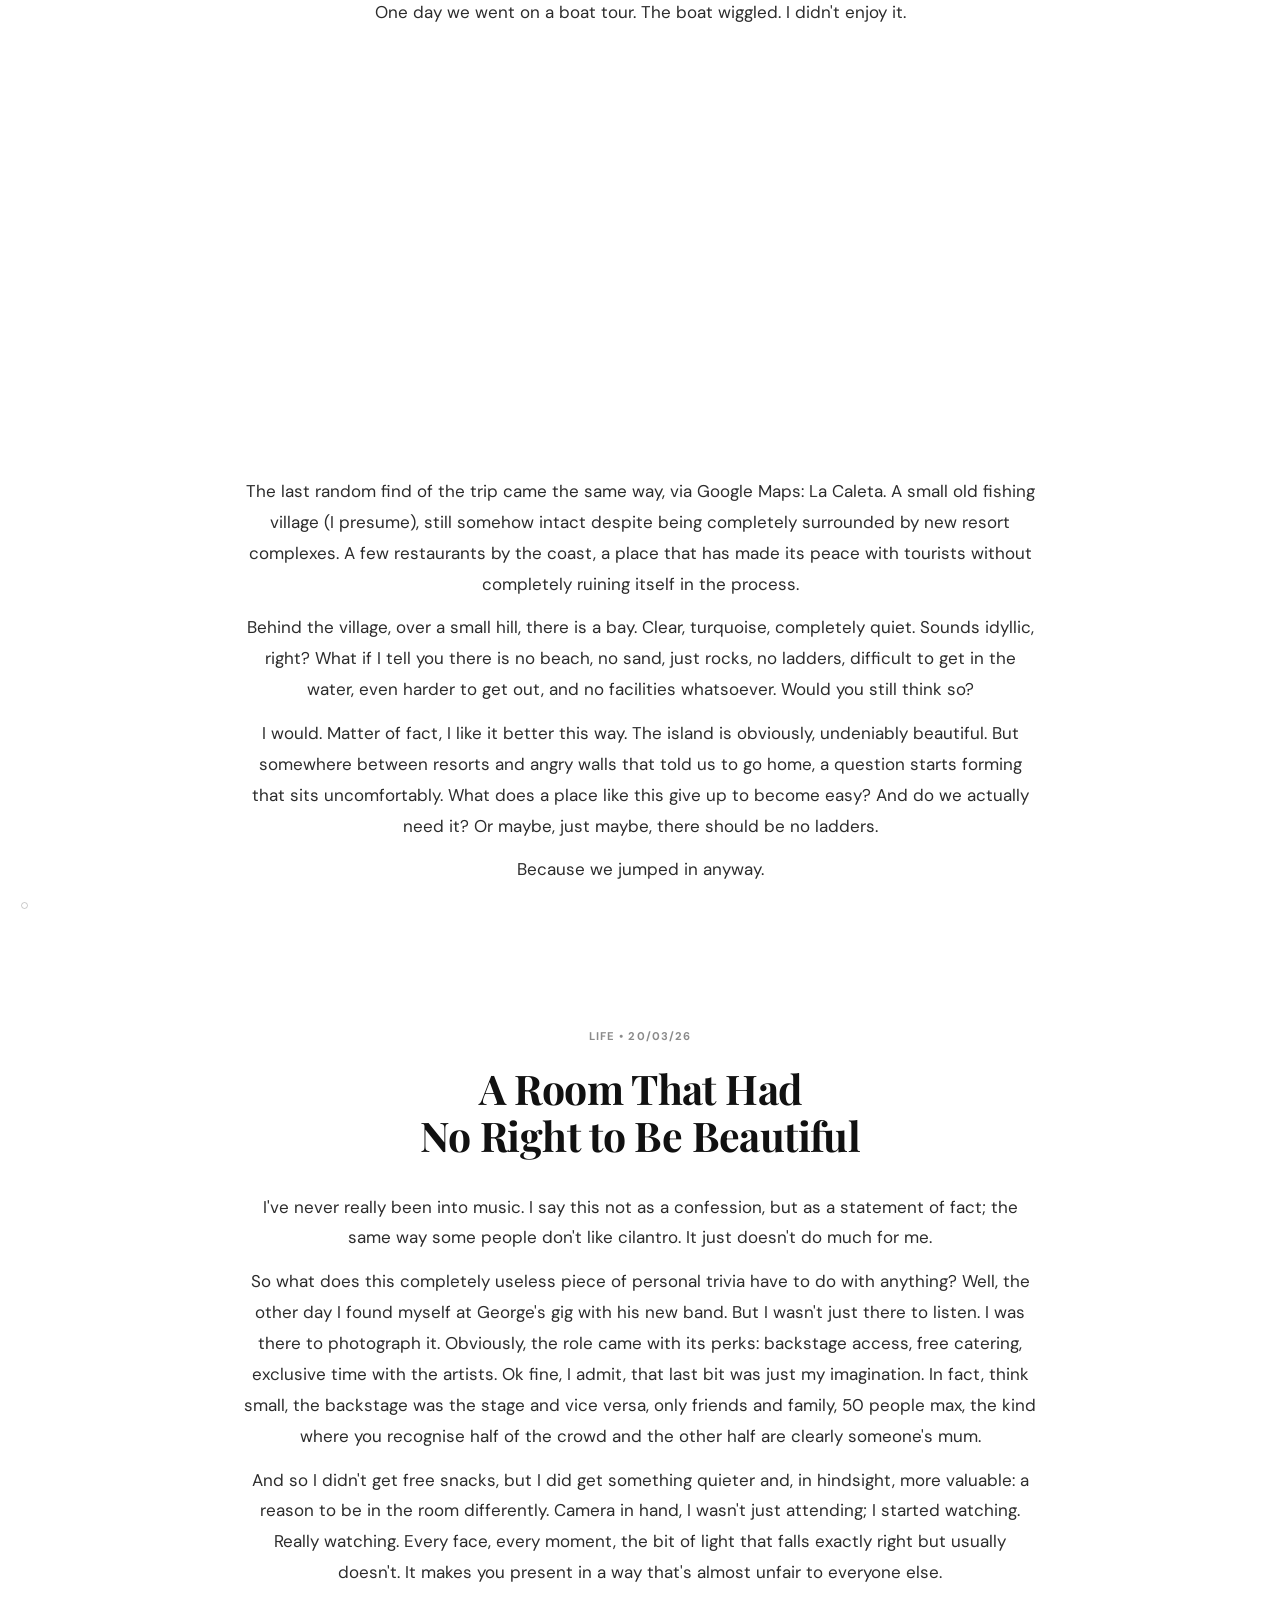
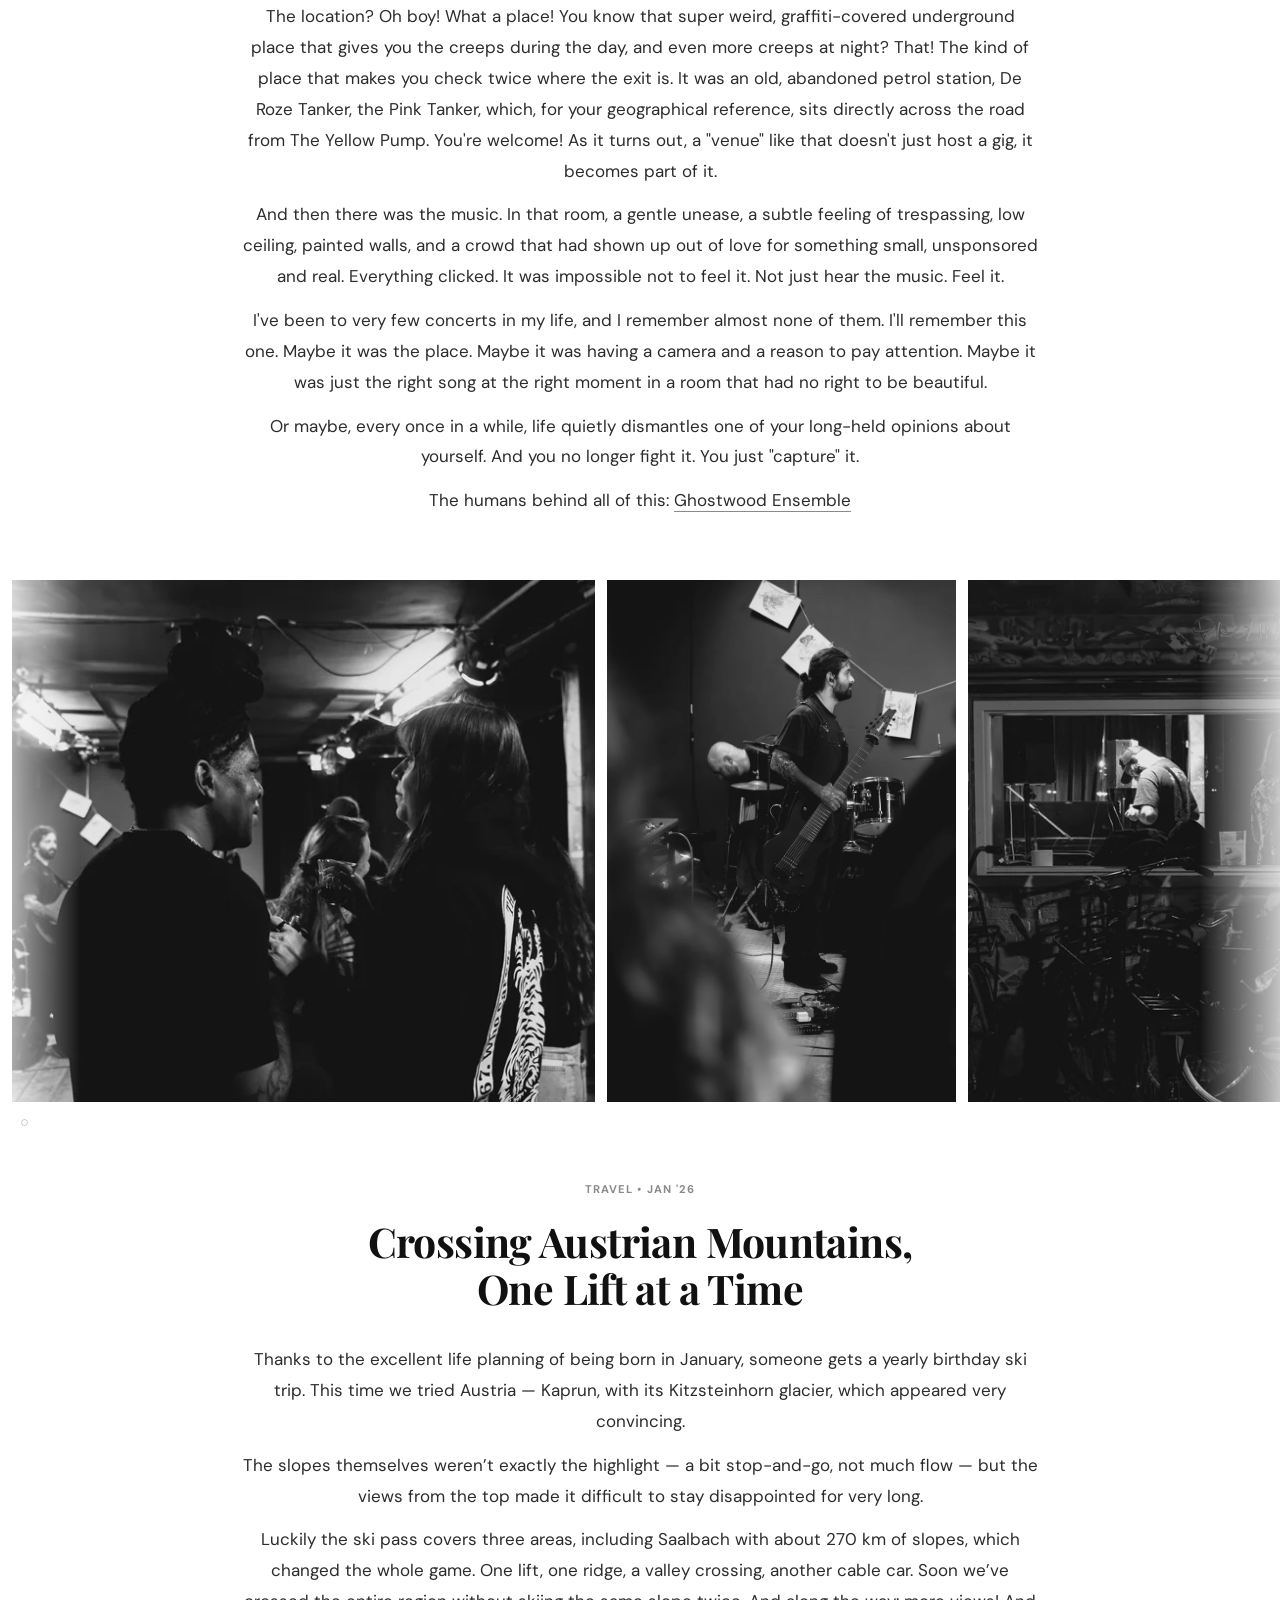
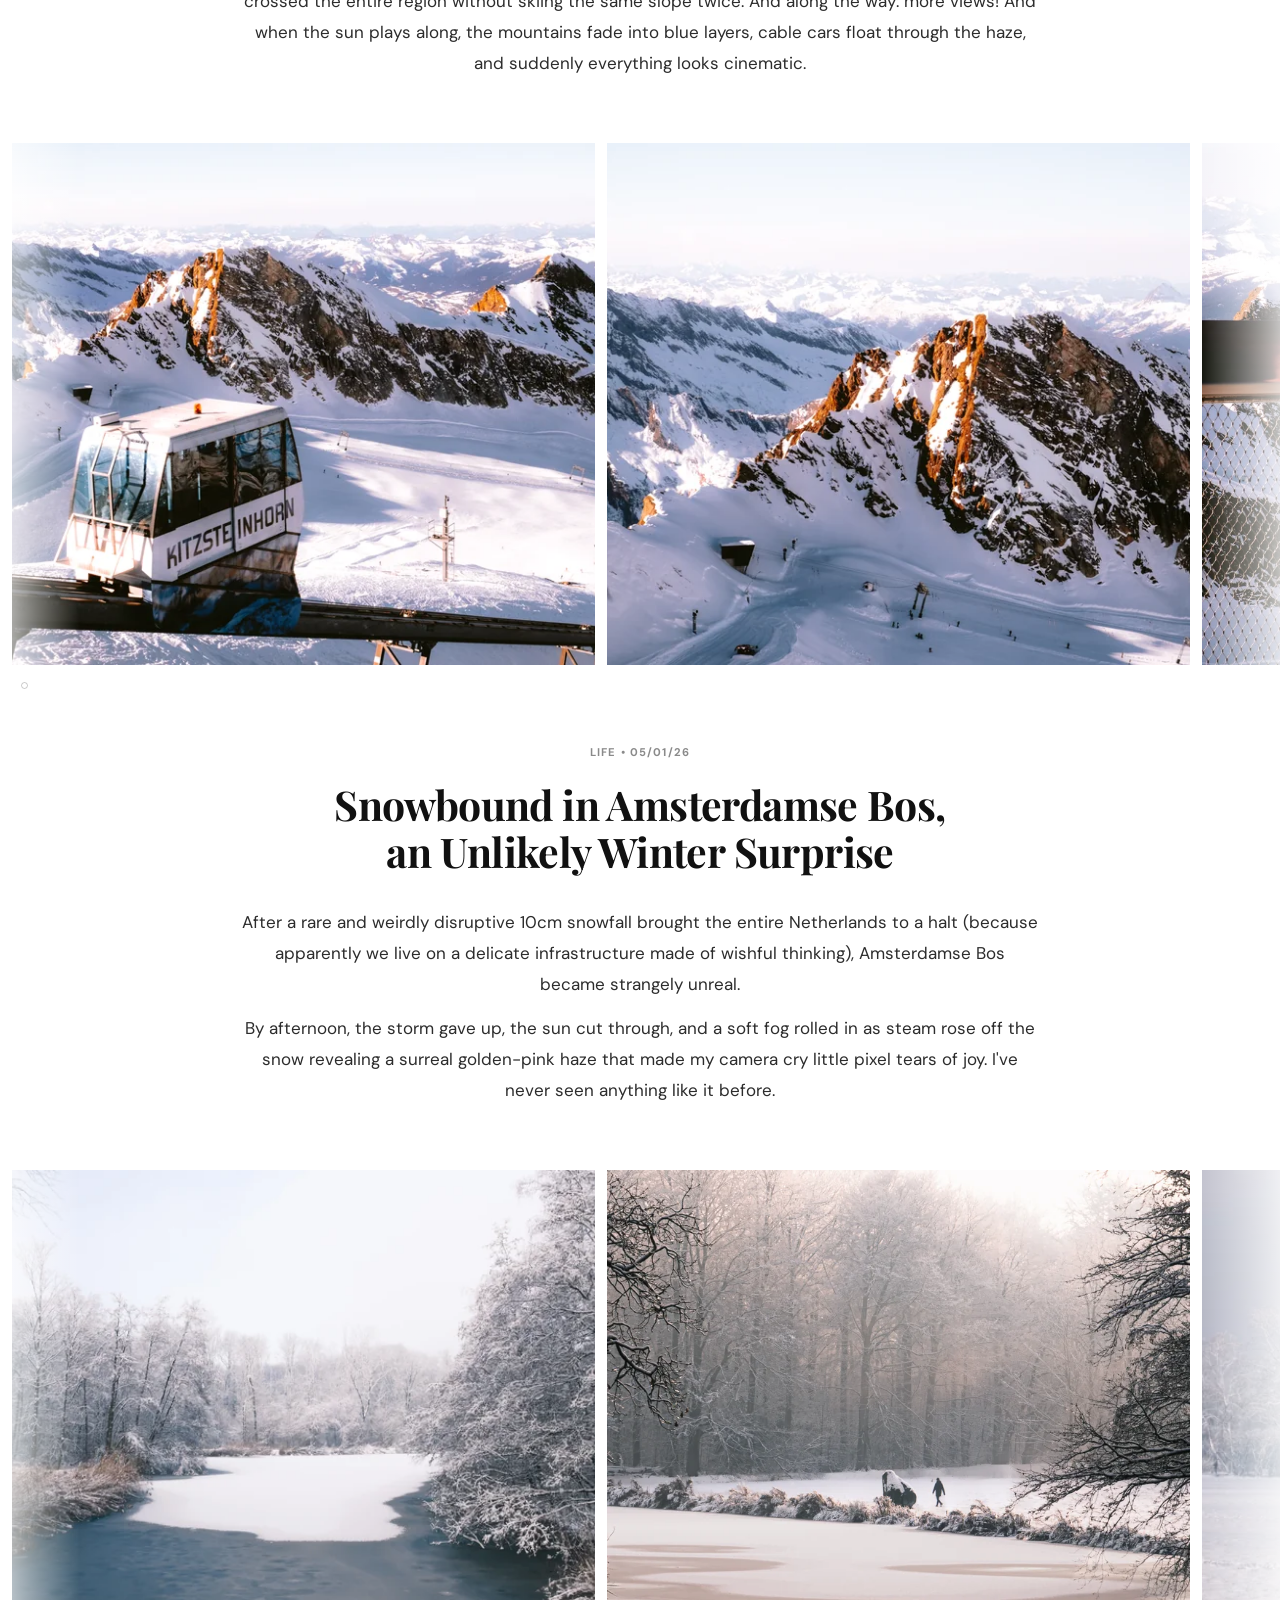
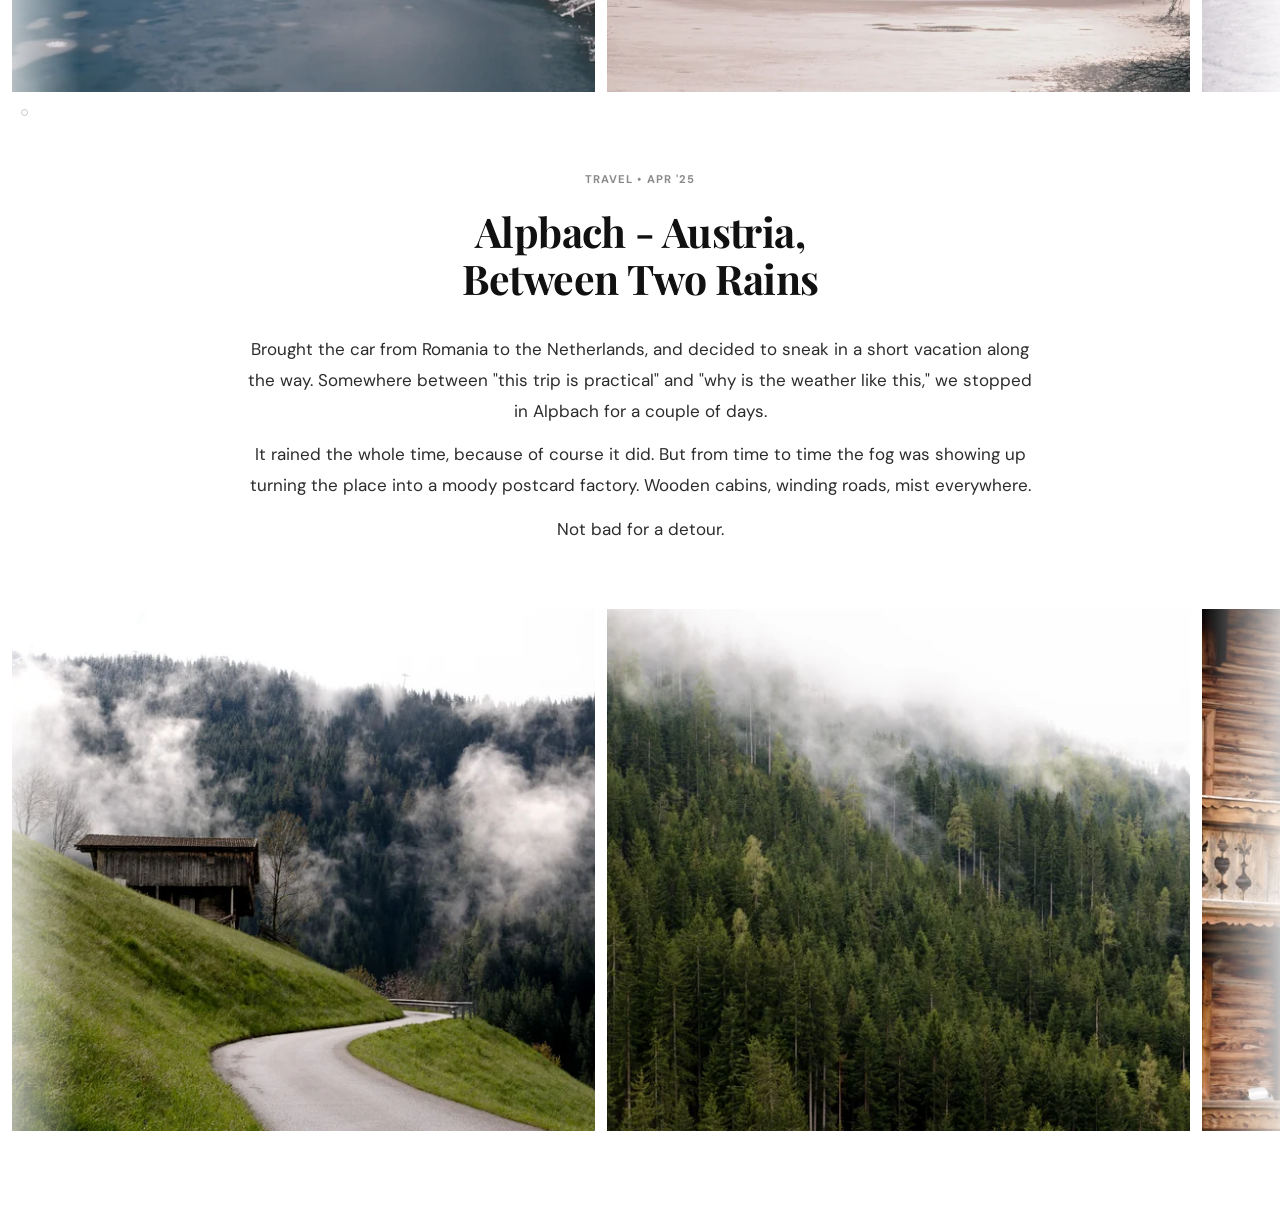
==== commit 20f51806: "Add 2nd gallery to Tenerife article with lookbook-alt layout - Add 7 photos to gallery 2 (photos/2/)" ====
--- a/index.html
+++ b/index.html
@@ -24,7 +24,7 @@
   <link rel="apple-touch-icon" sizes="180x180" href="favicon-180.png">
   <link rel="stylesheet" href="css/main.css">
   <link rel="stylesheet" href="css/nav.css">
-  <link rel="stylesheet" href="css/carousel.css">
+  <link rel="stylesheet" href="css/carousel.css?v=4">
   <link rel="stylesheet" href="css/timeline.css">
   <!-- Google Analytics (blocked until cookie consent) -->
   <script>
@@ -141,7 +141,7 @@
 <script src="js/i18n.js"></script>
 <script src="js/cart.js"></script>
 <script src="js/nav.js"></script>
-<script src="js/posts.js"></script>
+<script src="js/posts.js?v=3"></script>
 <script src="js/carousel.js"></script>
 <script src="js/timeline.js"></script>
 
--- a/css/carousel.css
+++ b/css/carousel.css
@@ -115,6 +115,151 @@
   .carousel-wrapper::before,
   .carousel-wrapper::after {
     display: none;
+  }
+}
+
+/* ============================================
+   INLINE GALLERY (2-column masonry)
+   ============================================ */
+
+.inline-gallery {
+  display: flex;
+  flex-wrap: wrap;
+  gap: 8px;
+  padding: 0 32px;
+  margin-bottom: 64px;
+}
+
+.gallery-img {
+  flex: 1 1 auto;
+  height: 320px;
+  min-width: 120px;
+  object-fit: cover;
+  display: block;
+  cursor: pointer;
+  transition: opacity 0.2s;
+}
+
+.gallery-img:hover {
+  opacity: 0.92;
+}
+
+/* ---- Lookbook variant — featured left, thumbs right ---- */
+
+.inline-gallery--lookbook {
+  display: flex;
+  gap: 8px;
+  height: 648px;
+  overflow: hidden;
+  padding: 0 64px;
+}
+
+.inline-gallery--lookbook .lb-featured {
+  height: 100%;
+  width: auto;
+  object-fit: cover;
+  flex: none;
+  min-width: 0;
+}
+
+.lb-thumbs {
+  flex: 1;
+  min-width: 0;
+  height: 648px; /* explicit height so 1fr rows compute correctly */
+  display: grid;
+  grid-template-columns: repeat(3, 1fr);
+  grid-template-rows: 1fr 1fr;
+  gap: 8px;
+  overflow: hidden;
+}
+
+.lb-thumbs .gallery-img {
+  width: 100%;
+  height: 100%;
+  min-height: 0;
+  object-fit: cover;
+}
+
+.lb-thumbs .gallery-img:nth-child(2) {
+  grid-column: span 2;
+}
+
+/* lookbook-alt: featured left + 1 wide top-right + 2 below */
+.inline-gallery--lookbook-alt {
+  display: flex;
+  gap: 8px;
+  height: 648px;
+  overflow: hidden;
+  padding: 0 64px;
+}
+
+.inline-gallery--lookbook-alt .lb-featured {
+  height: 100%;
+  width: auto;
+  object-fit: cover;
+  flex: none;
+  min-width: 0;
+}
+
+.inline-gallery--lookbook-alt .lb-thumbs {
+  grid-template-columns: repeat(3, 1fr);
+  grid-template-rows: 1fr 1fr;
+  height: 648px;
+}
+
+.inline-gallery--lookbook-alt .lb-thumbs .gallery-img:nth-child(1) {
+  grid-column: auto;
+}
+
+.inline-gallery--lookbook-alt .lb-thumbs .gallery-img:nth-child(2) {
+  grid-column: auto;
+}
+
+@media (max-width: 900px) {
+  .gallery-img {
+    height: 240px;
+  }
+
+  .inline-gallery--lookbook {
+    height: 488px;
+  }
+
+  .inline-gallery--lookbook-alt {
+    height: 488px;
+  }
+
+  .lb-thumbs {
+    height: 488px;
+  }
+}
+
+@media (max-width: 600px) {
+  .inline-gallery {
+    gap: 4px;
+    padding: 0 20px;
+    margin-bottom: 40px;
+  }
+
+  .gallery-img {
+    height: 160px;
+    min-width: 80px;
+  }
+
+  .inline-gallery--lookbook,
+  .inline-gallery--lookbook-alt {
+    flex-direction: column;
+    height: auto;
+  }
+
+  .inline-gallery--lookbook .lb-featured,
+  .inline-gallery--lookbook-alt .lb-featured {
+    width: 100%;
+    height: 280px;
+  }
+
+  .lb-thumbs {
+    height: auto;
+    overflow: visible;
   }
 }
 
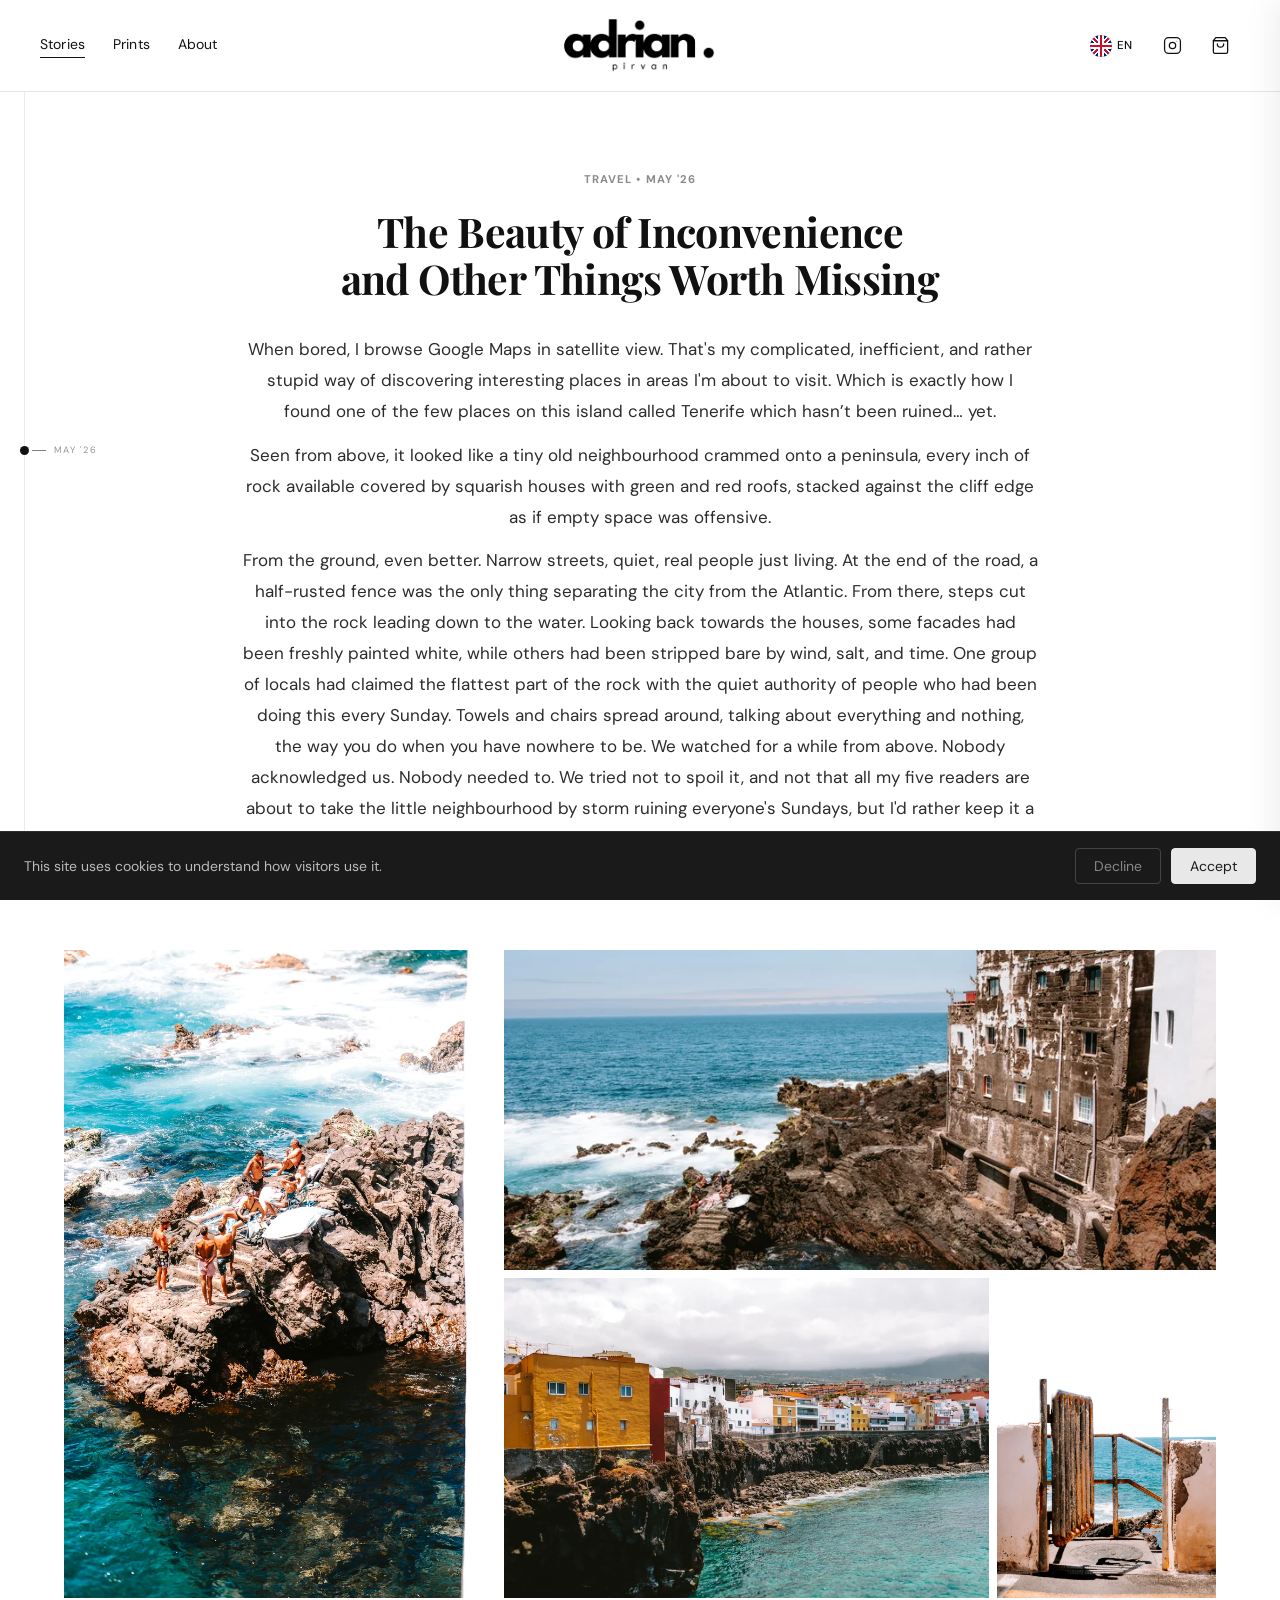
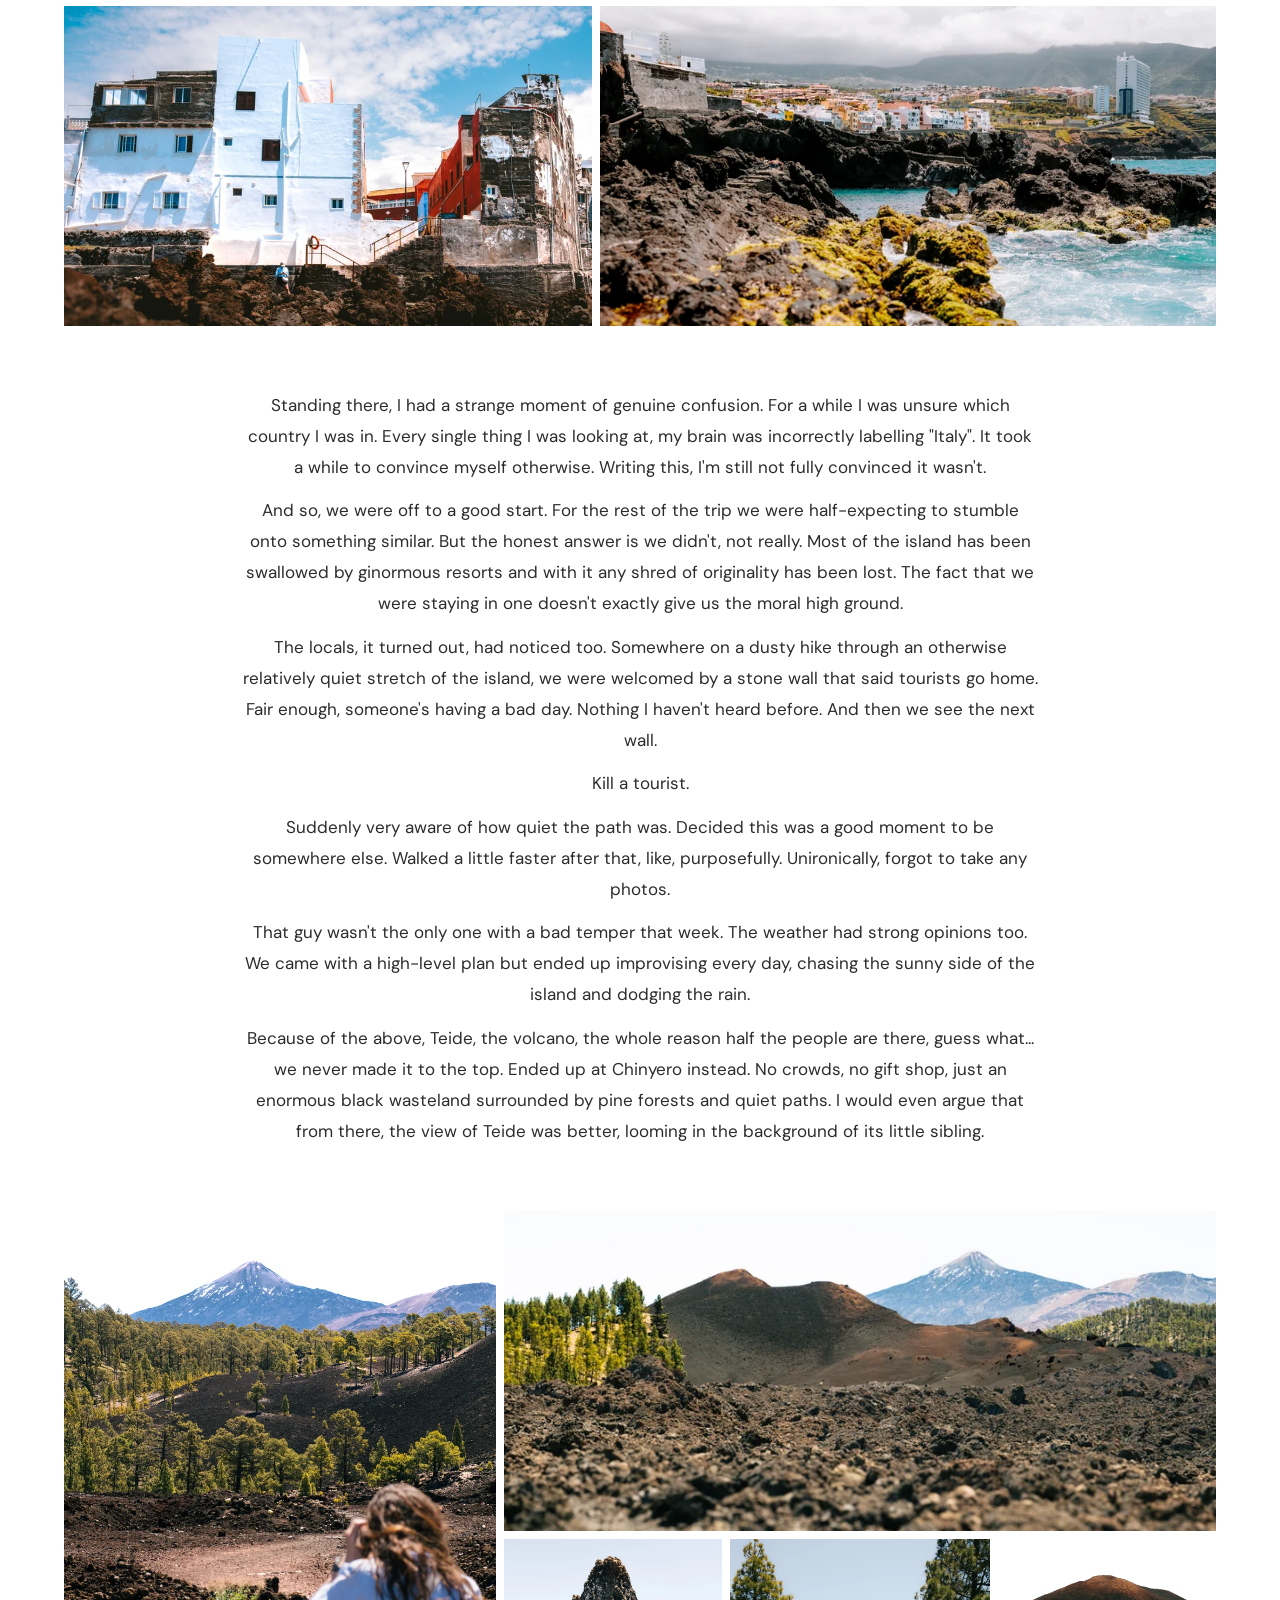
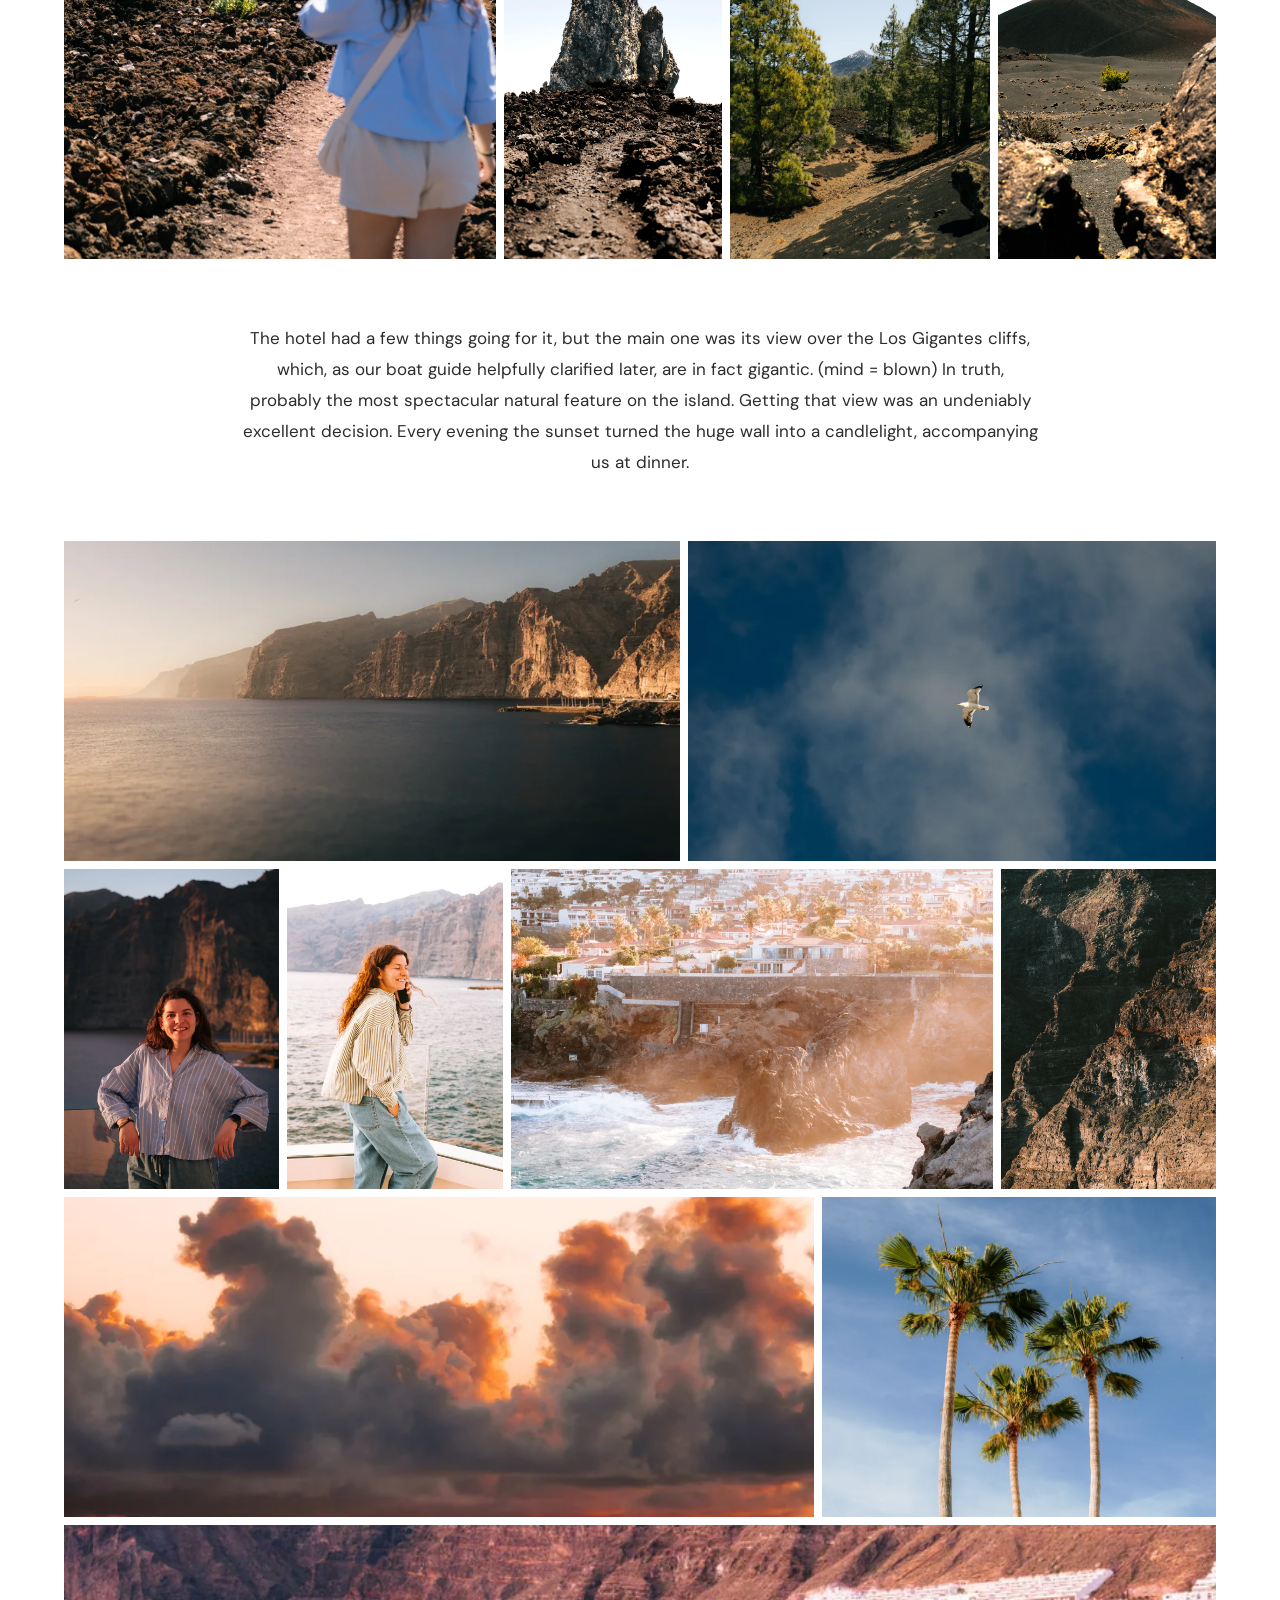
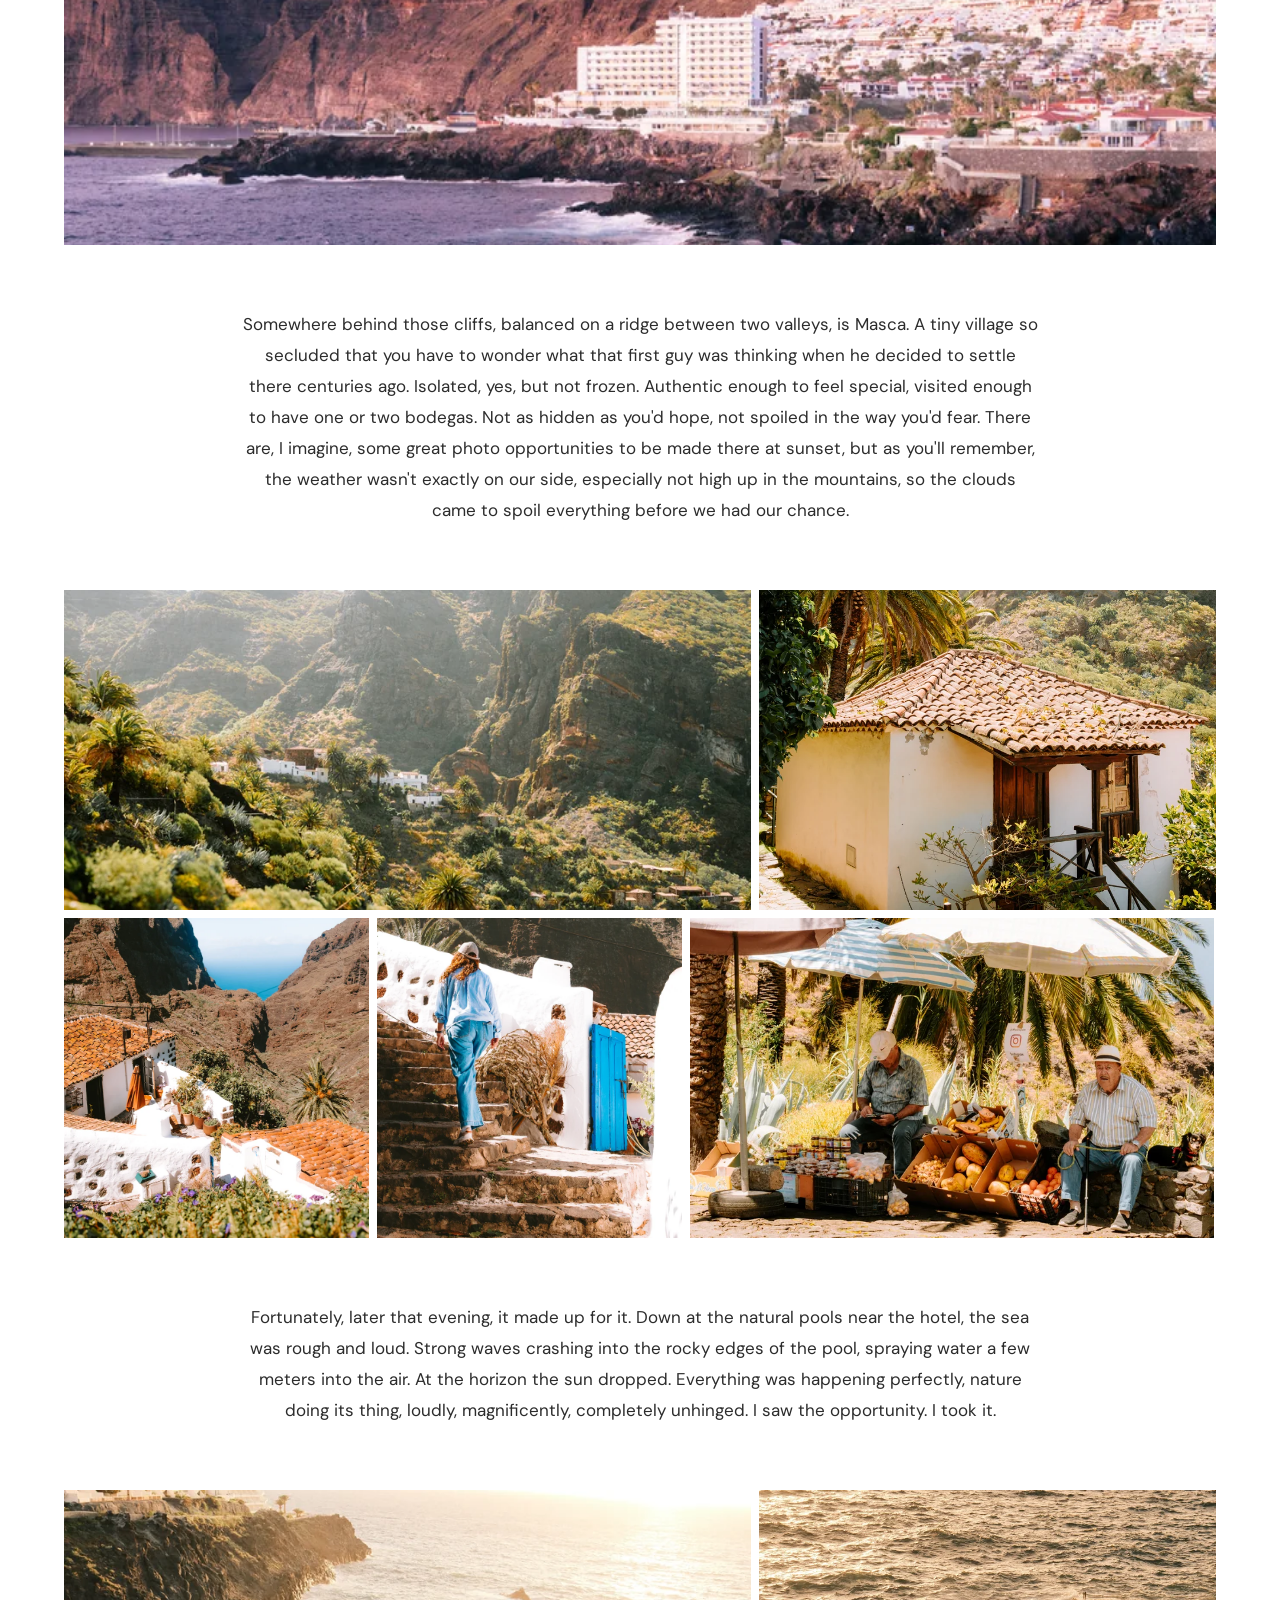
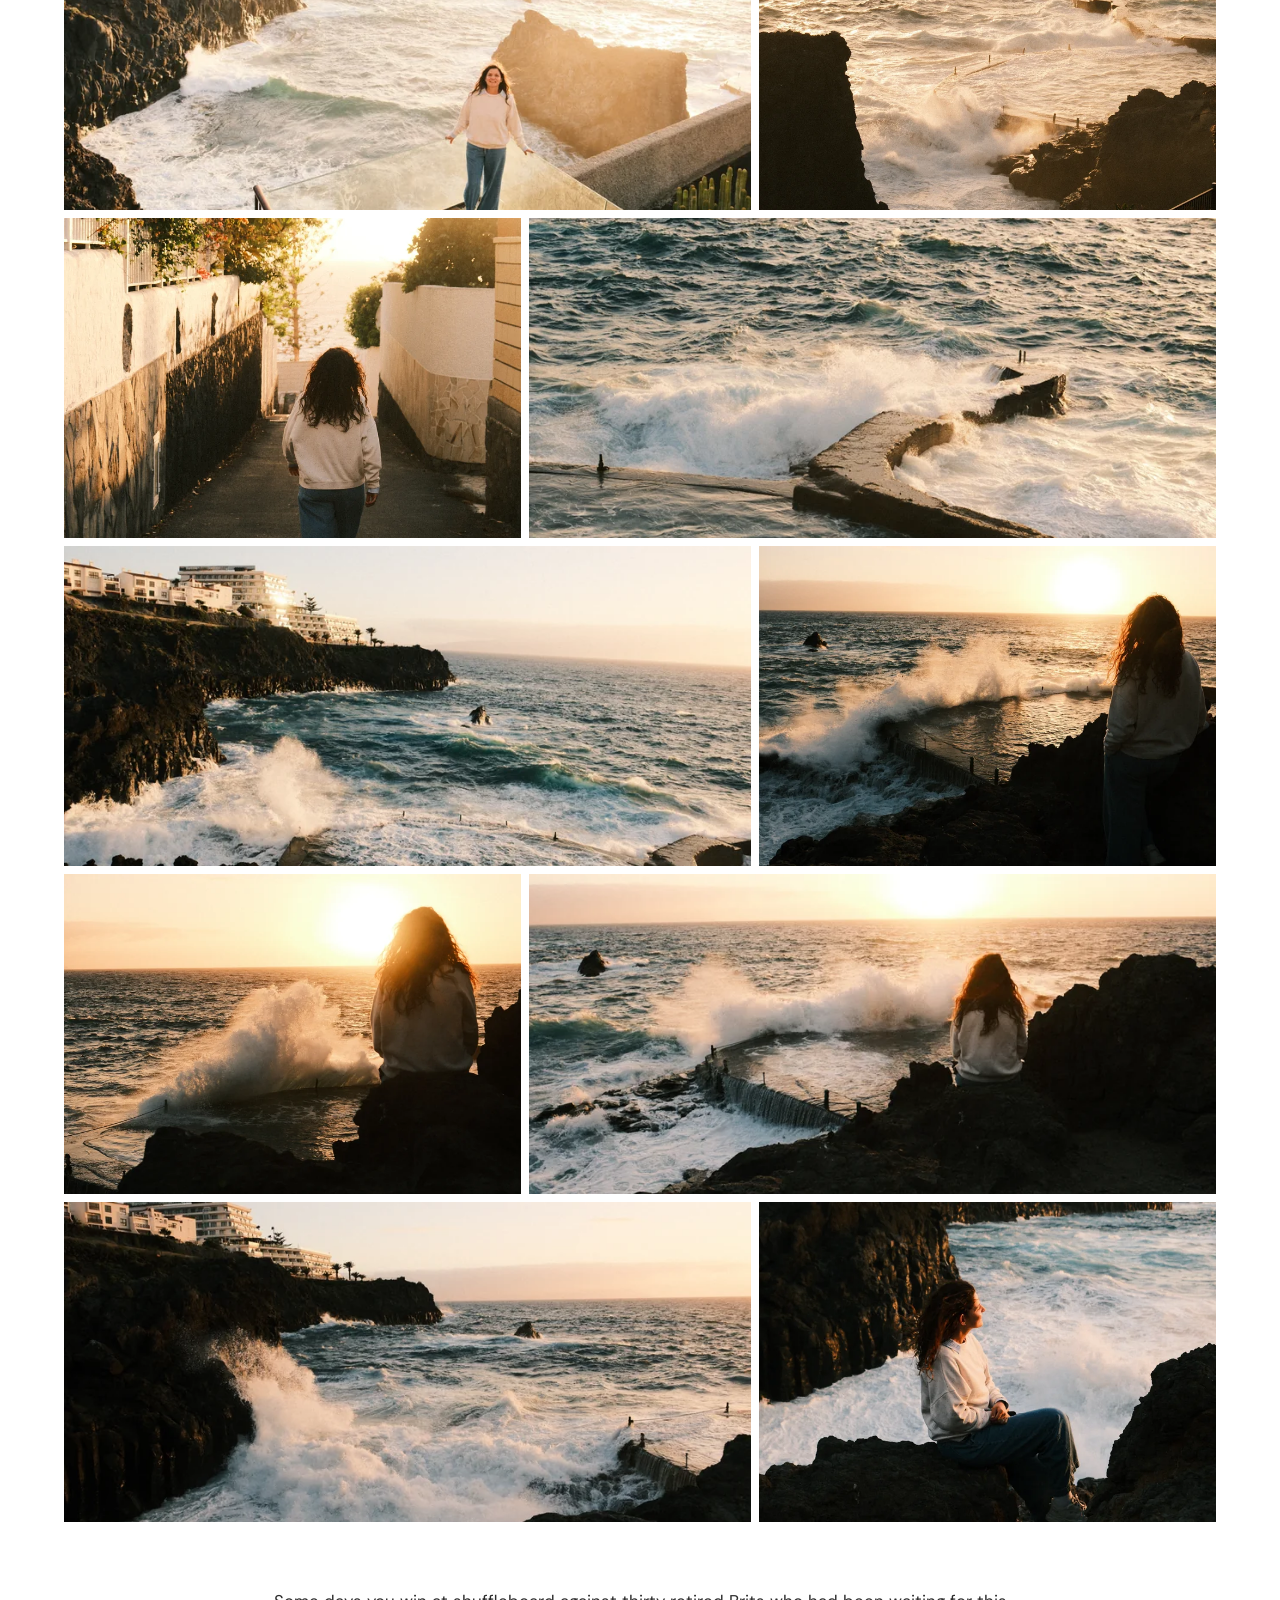
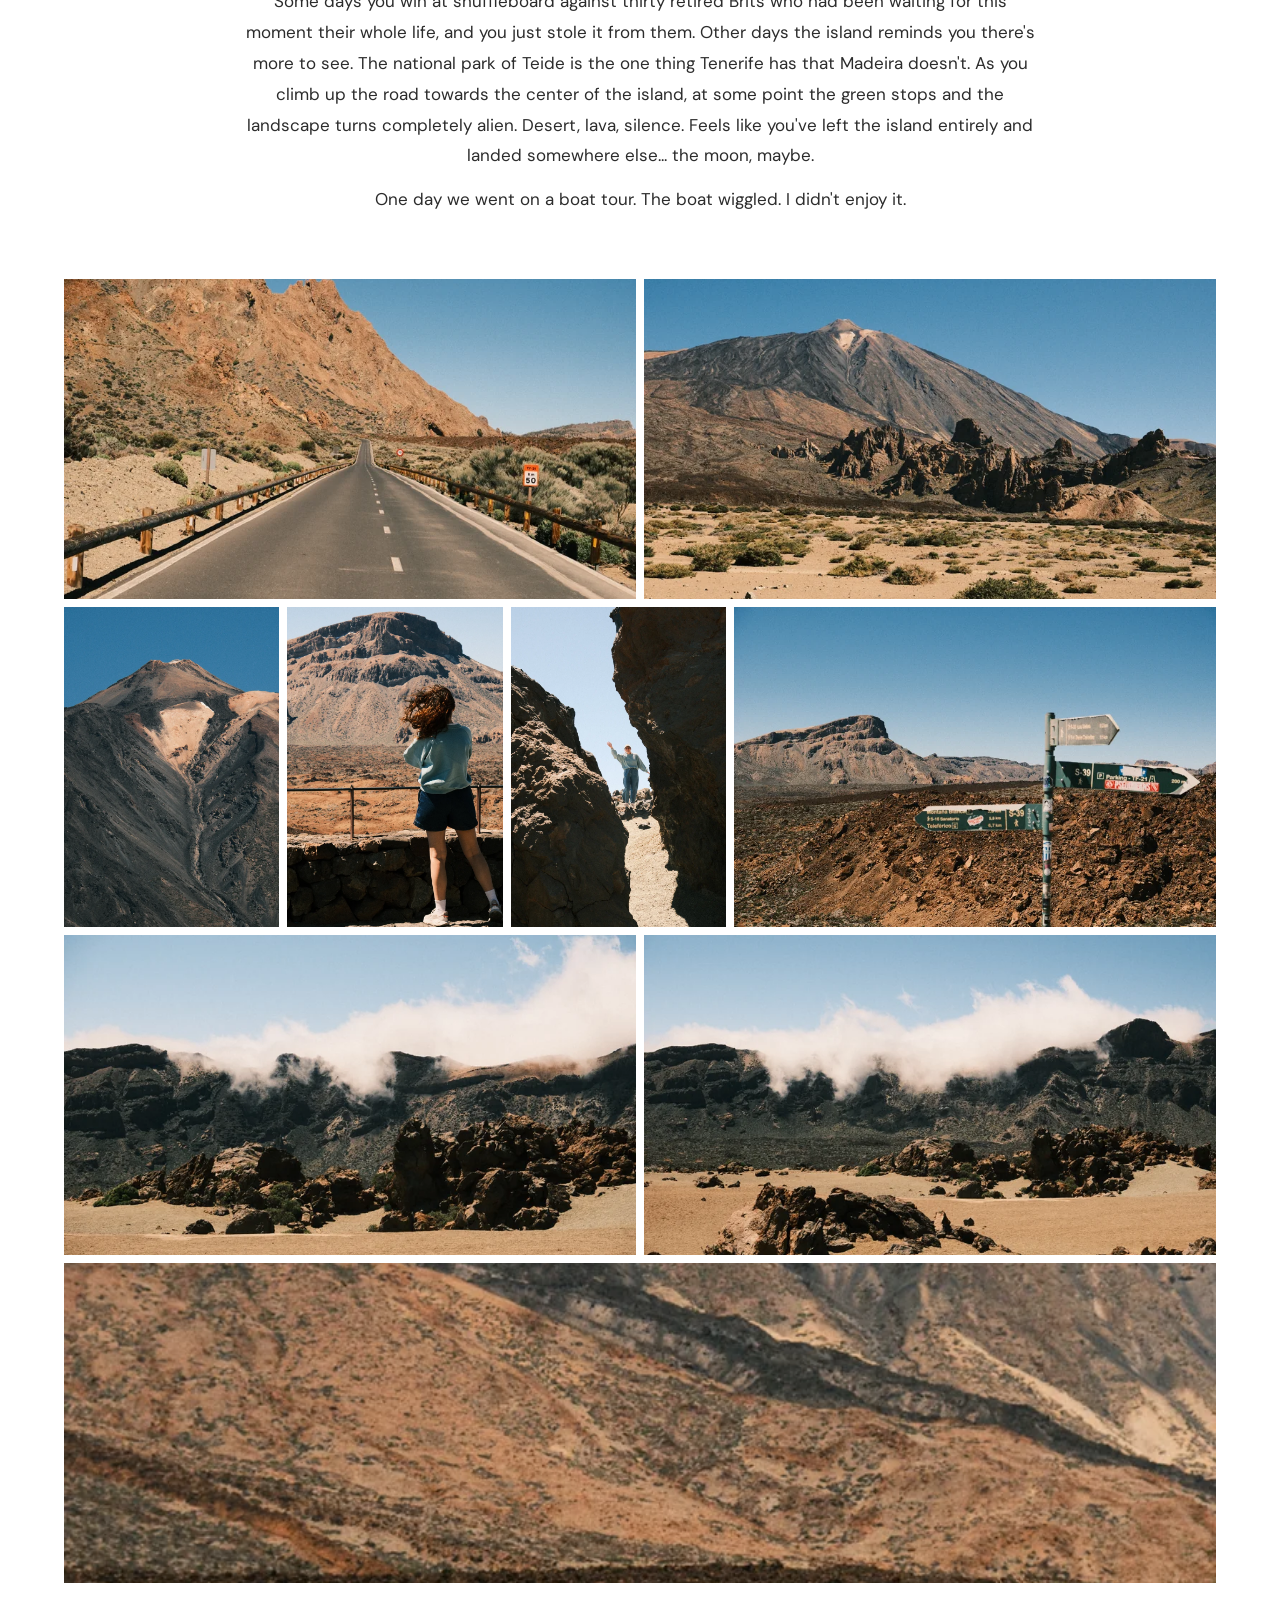
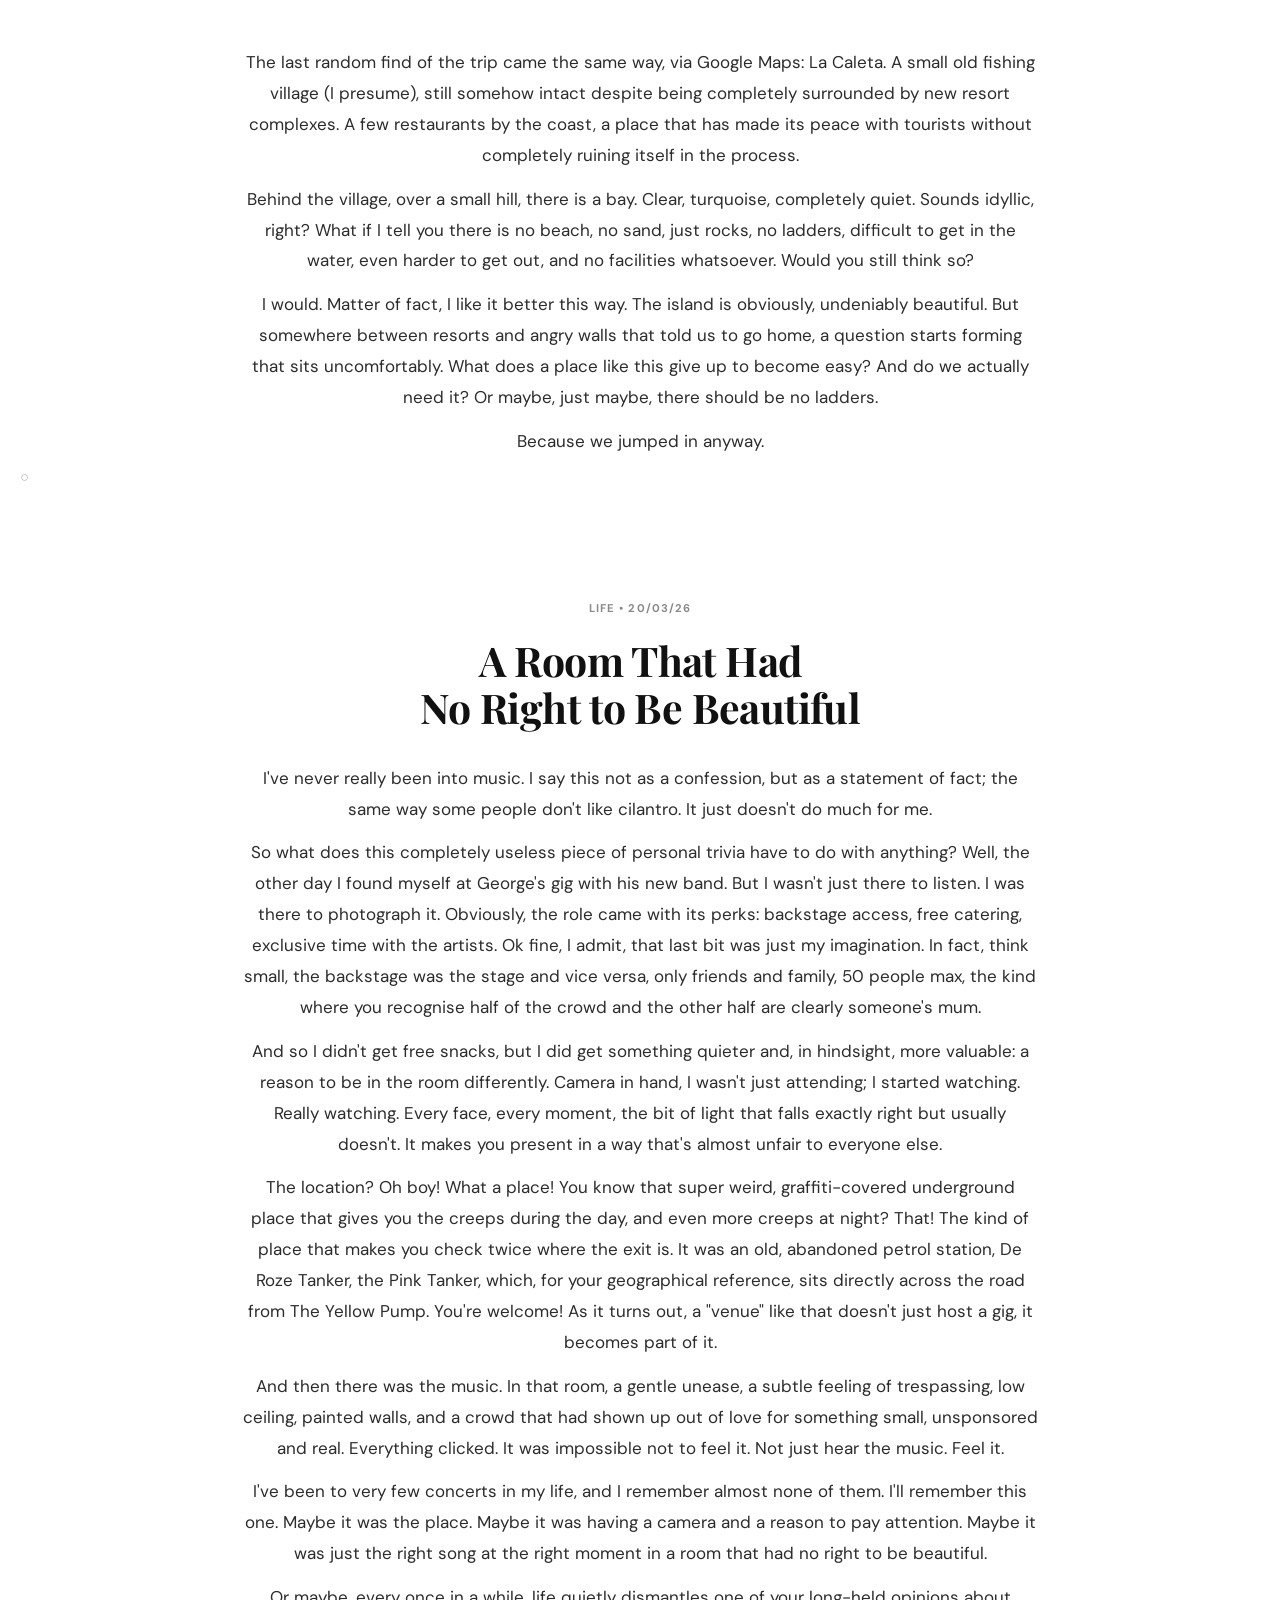
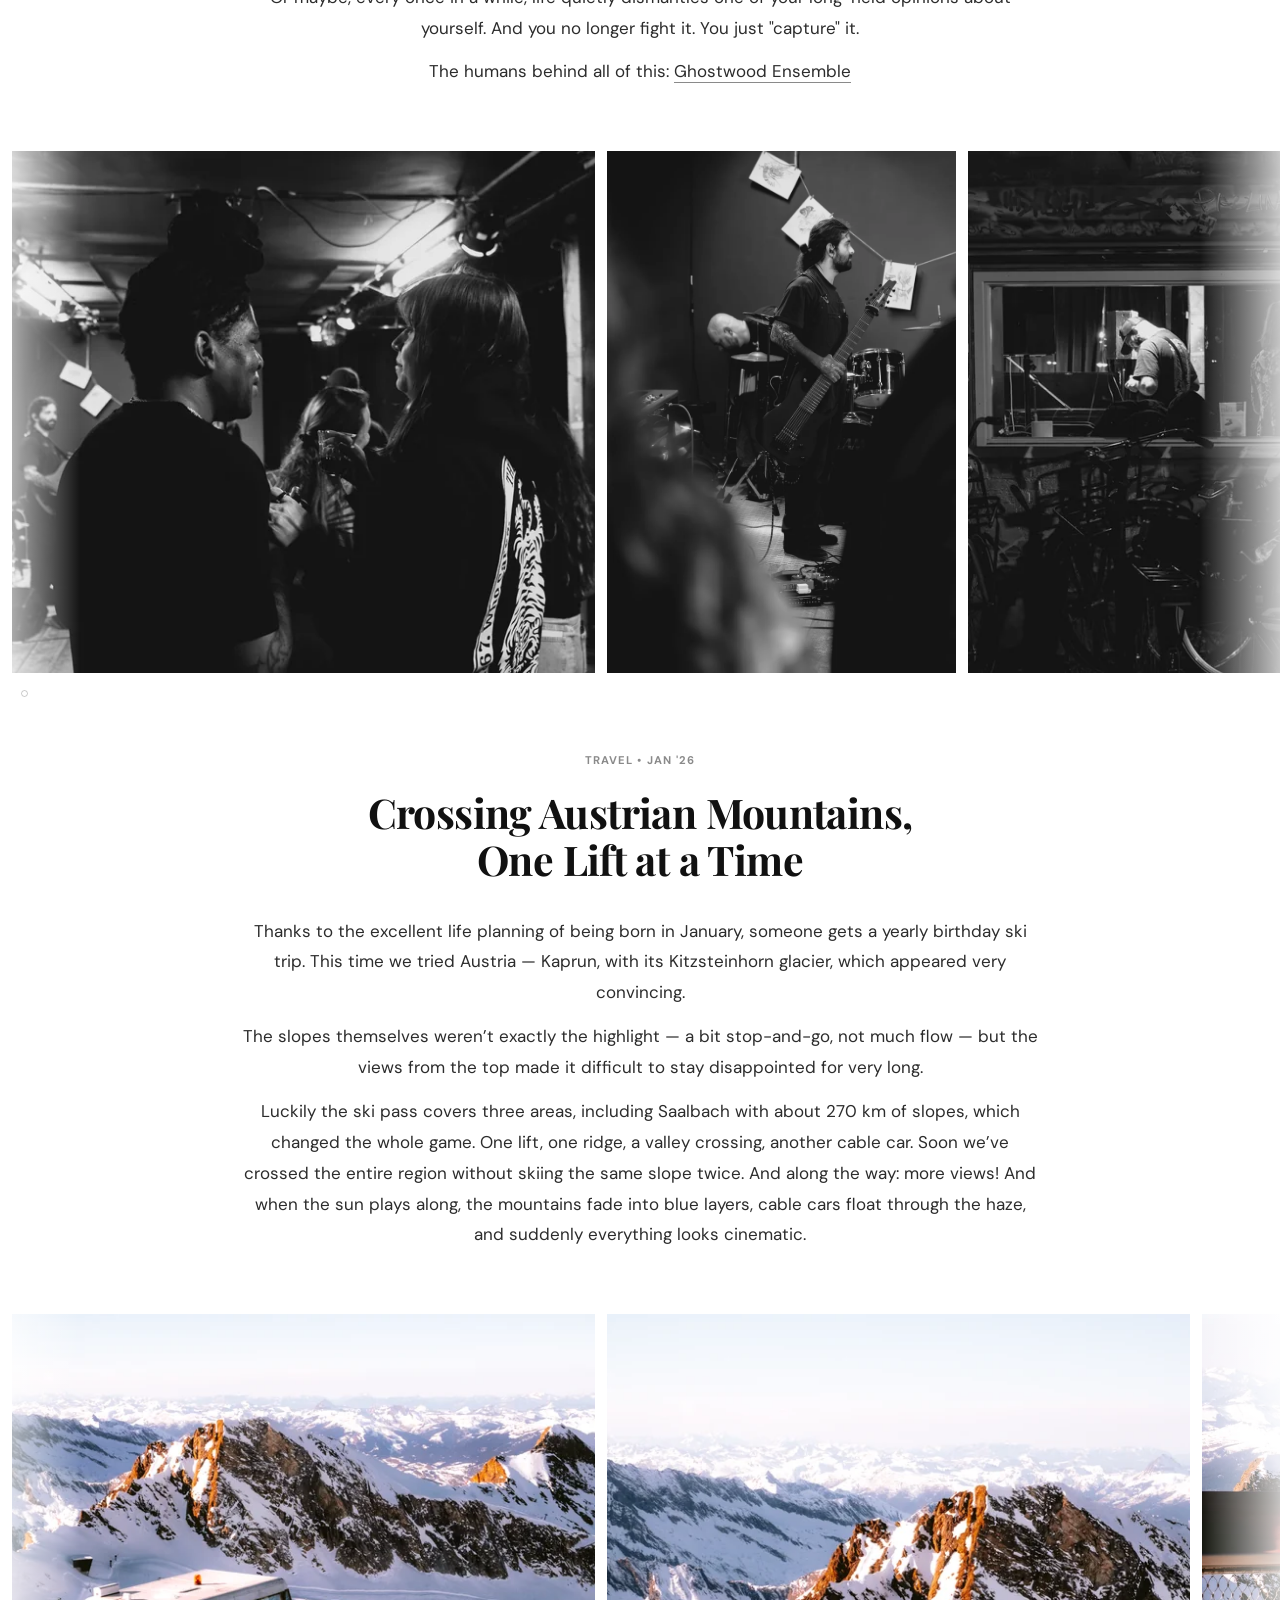
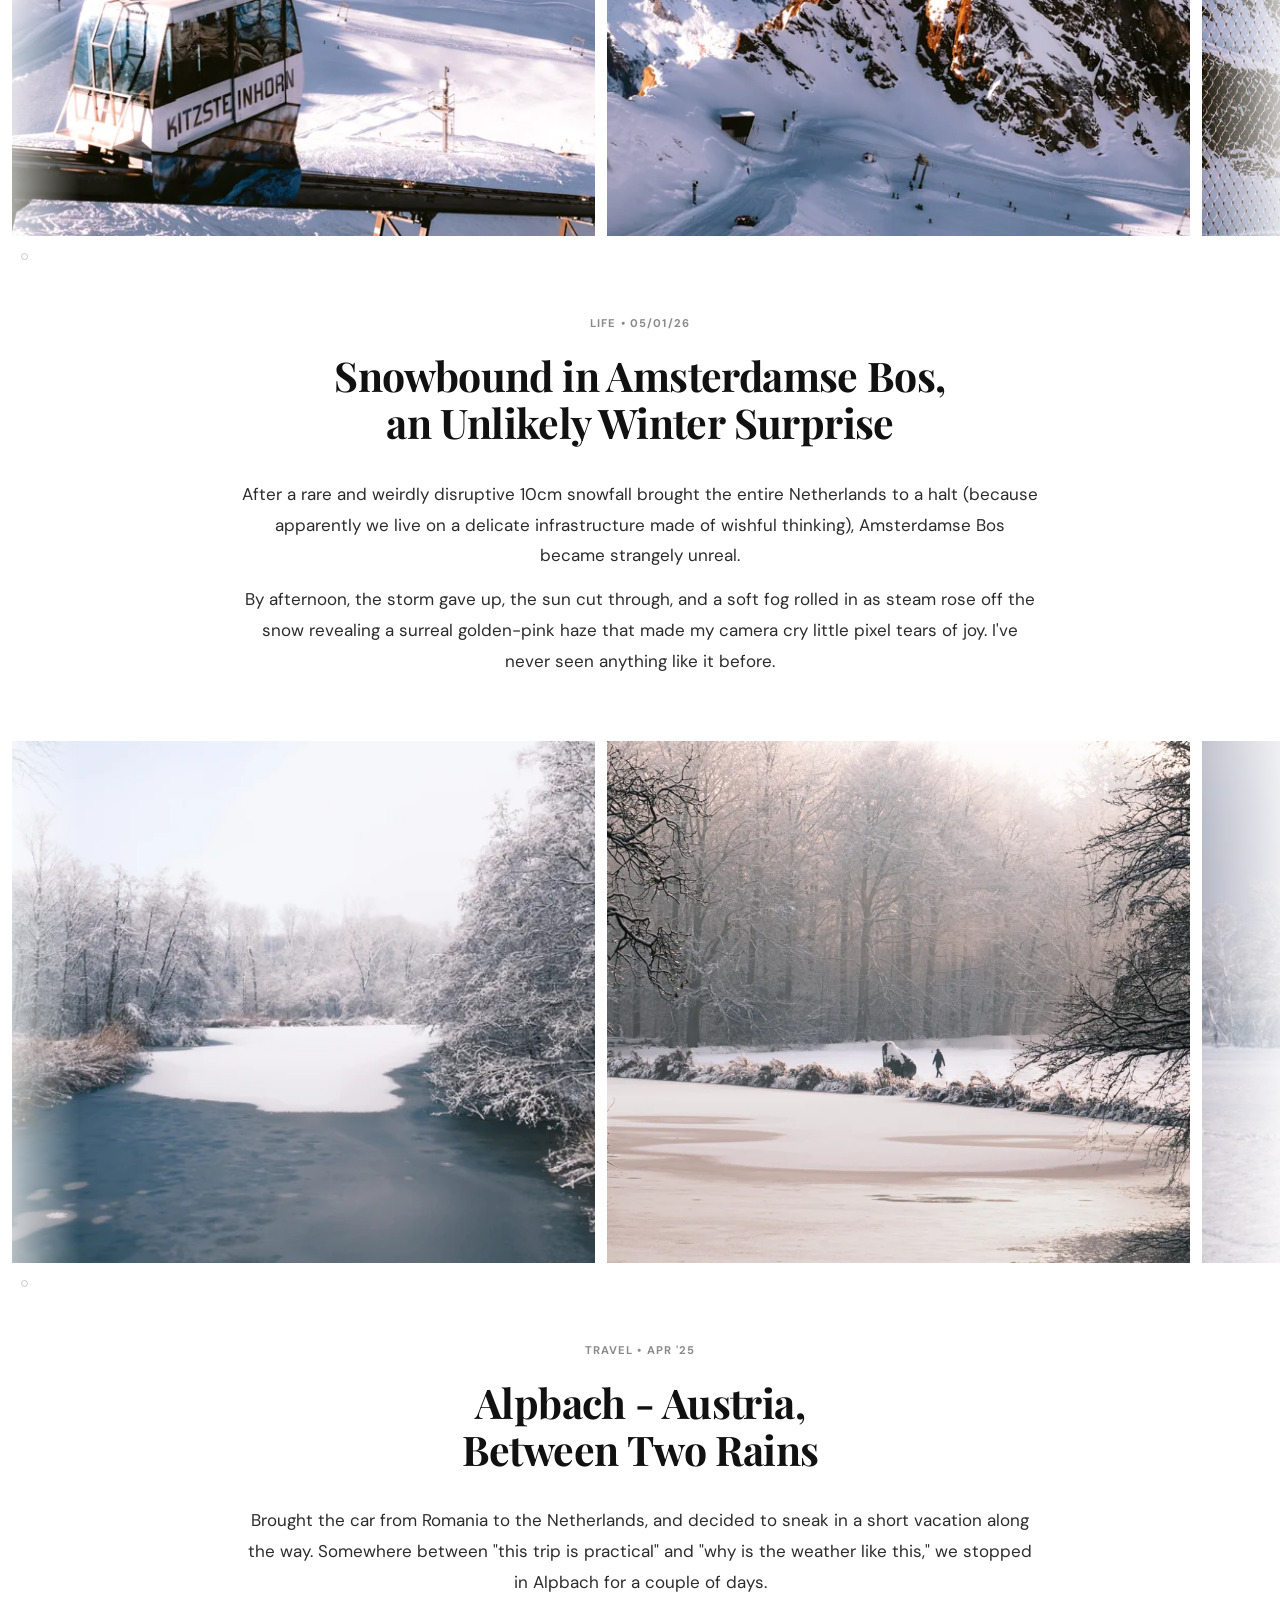
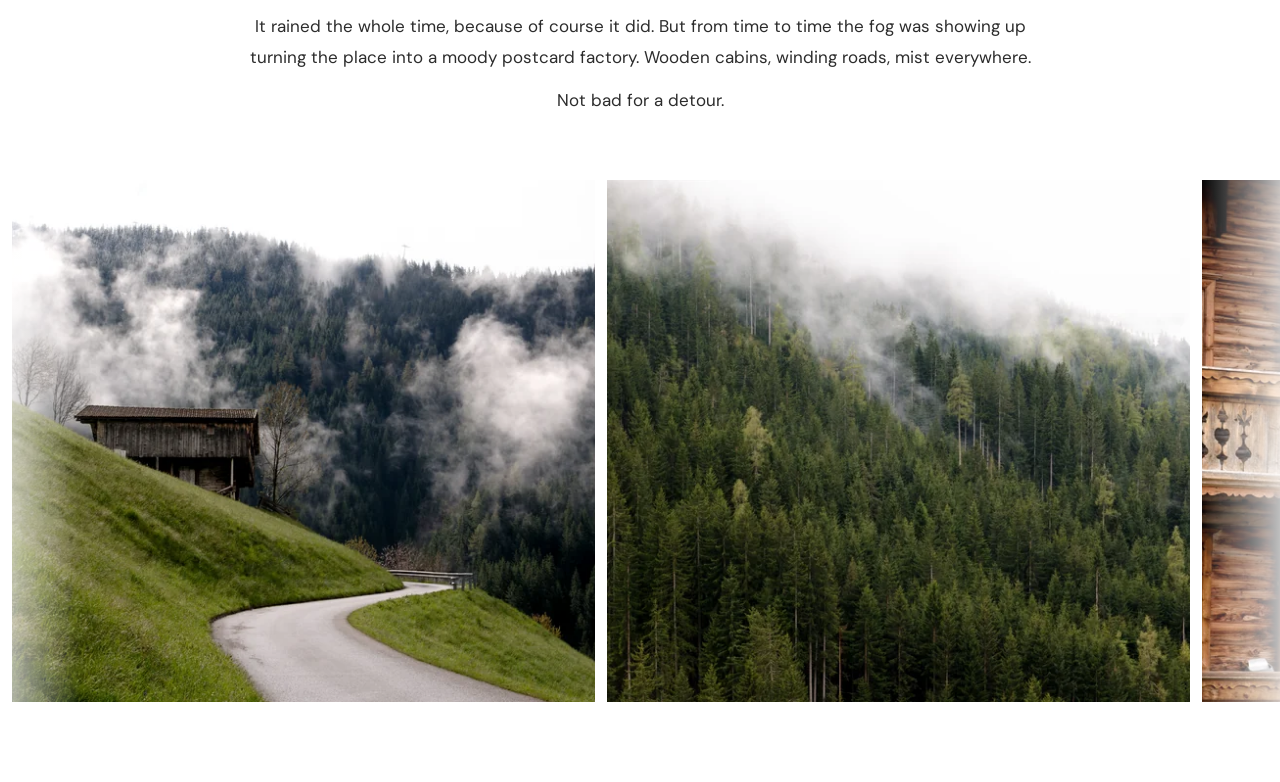
==== commit fd61095e: "Add galleries 3–6, new layout variants, and gallery polish for Tenerife article - Add photos and Web" ====
--- a/index.html
+++ b/index.html
@@ -24,7 +24,7 @@
   <link rel="apple-touch-icon" sizes="180x180" href="favicon-180.png">
   <link rel="stylesheet" href="css/main.css">
   <link rel="stylesheet" href="css/nav.css">
-  <link rel="stylesheet" href="css/carousel.css?v=4">
+  <link rel="stylesheet" href="css/carousel.css?v=16">
   <link rel="stylesheet" href="css/timeline.css">
   <!-- Google Analytics (blocked until cookie consent) -->
   <script>
@@ -141,7 +141,7 @@
 <script src="js/i18n.js"></script>
 <script src="js/cart.js"></script>
 <script src="js/nav.js"></script>
-<script src="js/posts.js?v=3"></script>
+<script src="js/posts.js?v=10"></script>
 <script src="js/carousel.js"></script>
 <script src="js/timeline.js"></script>
 
--- a/css/carousel.css
+++ b/css/carousel.css
@@ -126,13 +126,44 @@
   display: flex;
   flex-wrap: wrap;
   gap: 8px;
-  padding: 0 32px;
+  padding: 0 64px;
   margin-bottom: 64px;
+}
+
+/* Row-split variant: first 2 items on row 1, rest on row 2 */
+.inline-gallery--split-2 .gallery-img:nth-child(1) {
+  flex-basis: calc(60% - 4px);
+  max-width: calc(60% - 4px);
+}
+.inline-gallery--split-2 .gallery-img:nth-child(2) {
+  flex-basis: calc(40% - 4px);
+  max-width: calc(40% - 4px);
+}
+.inline-gallery--split-2 .gallery-img:nth-child(3),
+.inline-gallery--split-2 .gallery-img:nth-child(4) {
+  flex-basis: calc(27% - 6px);
+  max-width: calc(27% - 6px);
+}
+.inline-gallery--split-2 .gallery-img:nth-child(5) {
+  flex-basis: calc(46% - 6px);
+  max-width: calc(46% - 6px);
+}
+
+/* Alternating 2-col layout: row 1 = wide|narrow, row 2 = narrow|wide, repeat */
+.inline-gallery--alt-2 .gallery-img:nth-child(4n+1),
+.inline-gallery--alt-2 .gallery-img:nth-child(4n) {
+  flex-basis: calc(60% - 4px);
+  max-width: calc(60% - 4px);
+}
+.inline-gallery--alt-2 .gallery-img:nth-child(4n+2),
+.inline-gallery--alt-2 .gallery-img:nth-child(4n+3) {
+  flex-basis: calc(40% - 4px);
+  max-width: calc(40% - 4px);
 }
 
 .gallery-img {
   flex: 1 1 auto;
-  height: 320px;
+  height: clamp(160px, 28vw, 320px);
   min-width: 120px;
   object-fit: cover;
   display: block;
@@ -149,7 +180,7 @@
 .inline-gallery--lookbook {
   display: flex;
   gap: 8px;
-  height: 648px;
+  height: clamp(300px, 52vw, 648px);
   overflow: hidden;
   padding: 0 64px;
 }
@@ -165,7 +196,7 @@
 .lb-thumbs {
   flex: 1;
   min-width: 0;
-  height: 648px; /* explicit height so 1fr rows compute correctly */
+  height: clamp(300px, 52vw, 648px);
   display: grid;
   grid-template-columns: repeat(3, 1fr);
   grid-template-rows: 1fr 1fr;
@@ -188,7 +219,7 @@
 .inline-gallery--lookbook-alt {
   display: flex;
   gap: 8px;
-  height: 648px;
+  height: clamp(300px, 52vw, 648px);
   overflow: hidden;
   padding: 0 64px;
 }
@@ -204,7 +235,7 @@
 .inline-gallery--lookbook-alt .lb-thumbs {
   grid-template-columns: repeat(3, 1fr);
   grid-template-rows: 1fr 1fr;
-  height: 648px;
+  height: clamp(300px, 52vw, 648px);
 }
 
 .inline-gallery--lookbook-alt .lb-thumbs .gallery-img:nth-child(1) {
@@ -215,21 +246,64 @@
   grid-column: auto;
 }
 
+/* lookbook-v2: featured left + right photos (filling same height), remainder full-width below */
+.inline-gallery--lookbook-v2 {
+  display: flex;
+  flex-direction: column;
+  gap: 8px;
+  padding: 0 64px;
+  margin-bottom: 64px;
+}
+
+.inline-gallery--lookbook-v2 .lbv2-top {
+  display: flex;
+  gap: 8px;
+  height: clamp(300px, 52vw, 648px);
+}
+
+.inline-gallery--lookbook-v2 .lb-featured {
+  height: 100%;
+  width: auto;
+  object-fit: cover;
+  flex: none;
+}
+
+.inline-gallery--lookbook-v2 .lbv2-right {
+  flex: 1;
+  min-width: 0;
+  display: flex;
+  flex-wrap: wrap;
+  gap: 8px;
+  overflow: hidden;
+}
+
+.inline-gallery--lookbook-v2 .lbv2-right .gallery-img {
+  height: calc(50% - 4px);
+  flex: 1 1 auto;
+  min-width: 120px;
+}
+
+/* 5 or 6 items: force 3 per row so all fit in 2 rows */
+.inline-gallery--lookbook-v2 .lbv2-right[data-count="5"] .gallery-img,
+.inline-gallery--lookbook-v2 .lbv2-right[data-count="6"] .gallery-img {
+  flex-basis: calc(33.33% - 6px);
+  max-width: calc(50% - 4px);
+}
+
+.inline-gallery--lookbook-v2 .lbv2-below {
+  display: flex;
+  gap: 8px;
+}
+
+.inline-gallery--lookbook-v2 .lbv2-below .gallery-img {
+  height: clamp(160px, 28vw, 320px);
+  flex: 1 1 auto;
+  min-width: 120px;
+}
+
 @media (max-width: 900px) {
-  .gallery-img {
-    height: 240px;
-  }
-
-  .inline-gallery--lookbook {
-    height: 488px;
-  }
-
-  .inline-gallery--lookbook-alt {
-    height: 488px;
-  }
-
-  .lb-thumbs {
-    height: 488px;
+  .inline-gallery {
+    padding: 0 32px;
   }
 }
 
@@ -255,6 +329,21 @@
   .inline-gallery--lookbook-alt .lb-featured {
     width: 100%;
     height: 280px;
+  }
+
+  .inline-gallery--lookbook-v2 .lbv2-top {
+    flex-direction: column;
+    height: auto;
+  }
+
+  .inline-gallery--lookbook-v2 .lb-featured {
+    width: 100%;
+    height: 280px;
+  }
+
+  .inline-gallery--lookbook-v2 .lbv2-right .gallery-img,
+  .inline-gallery--lookbook-v2 .lbv2-below .gallery-img {
+    height: 160px;
   }
 
   .lb-thumbs {
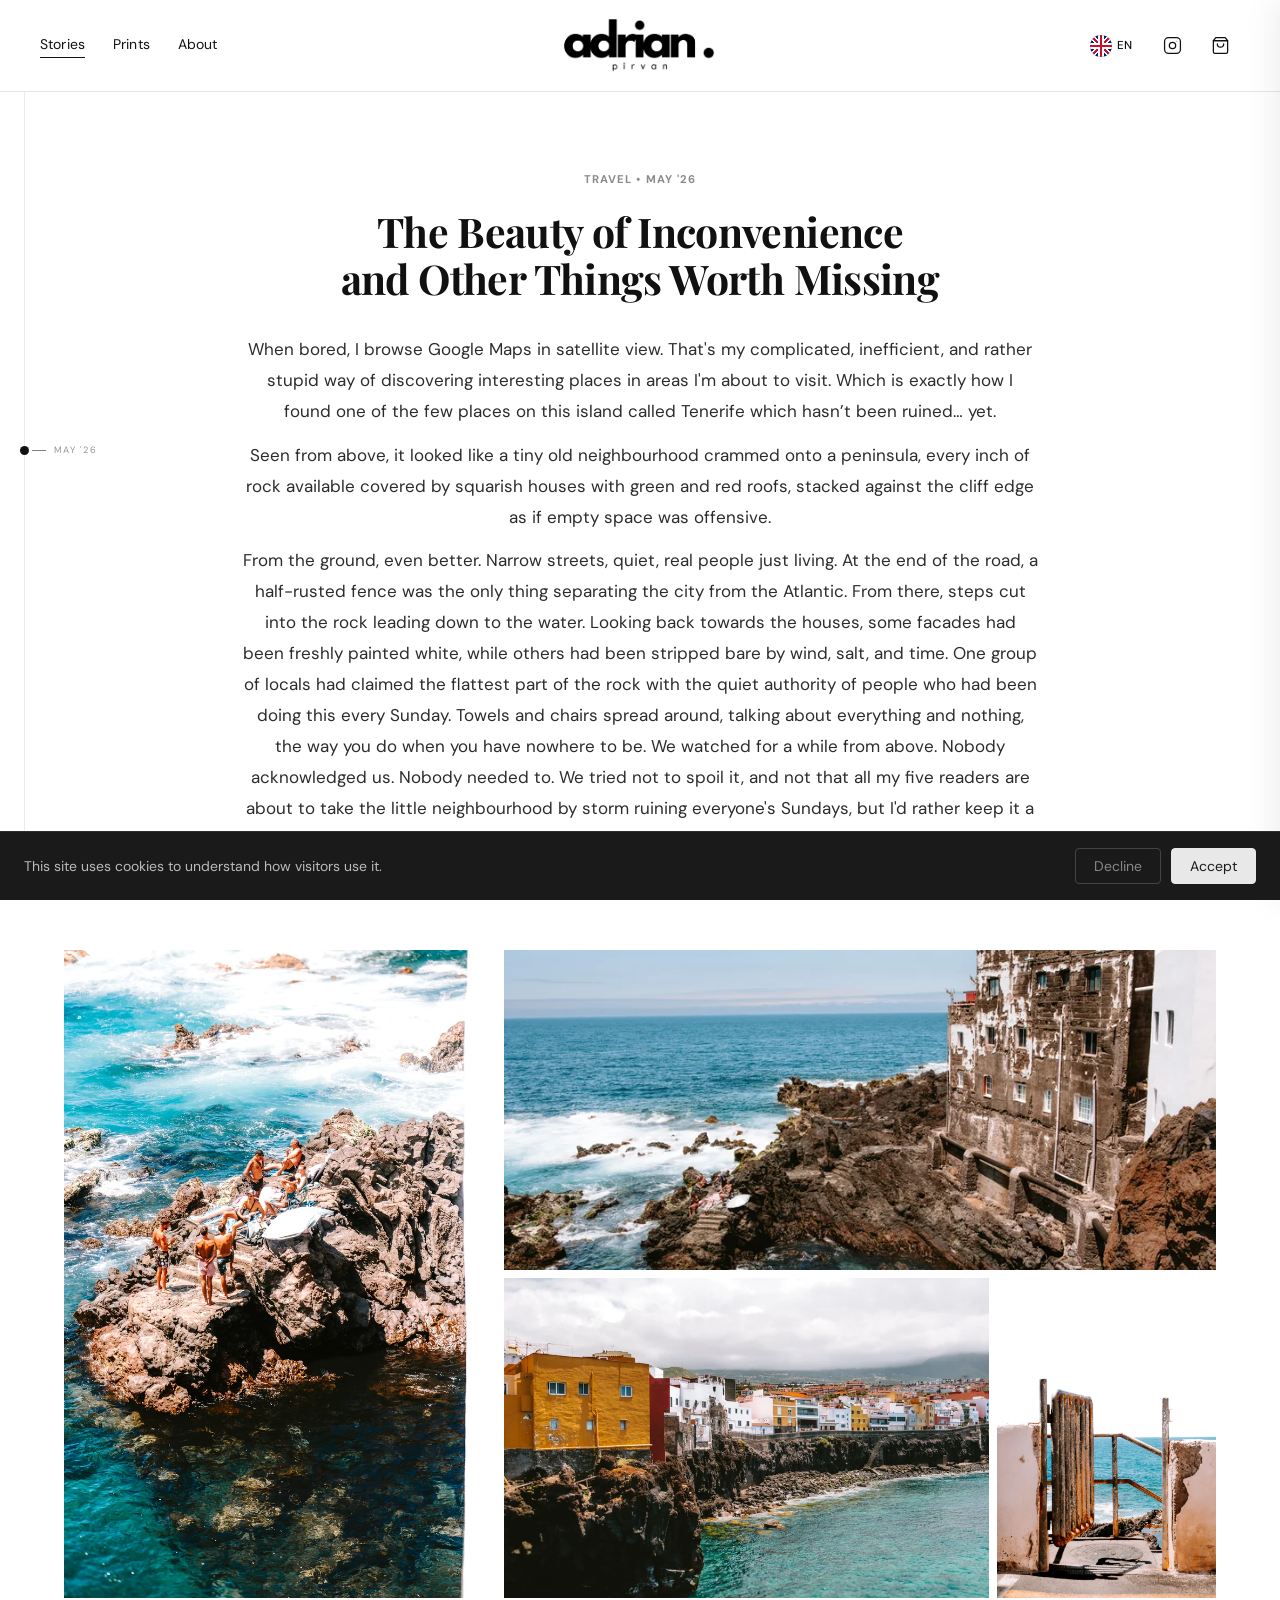
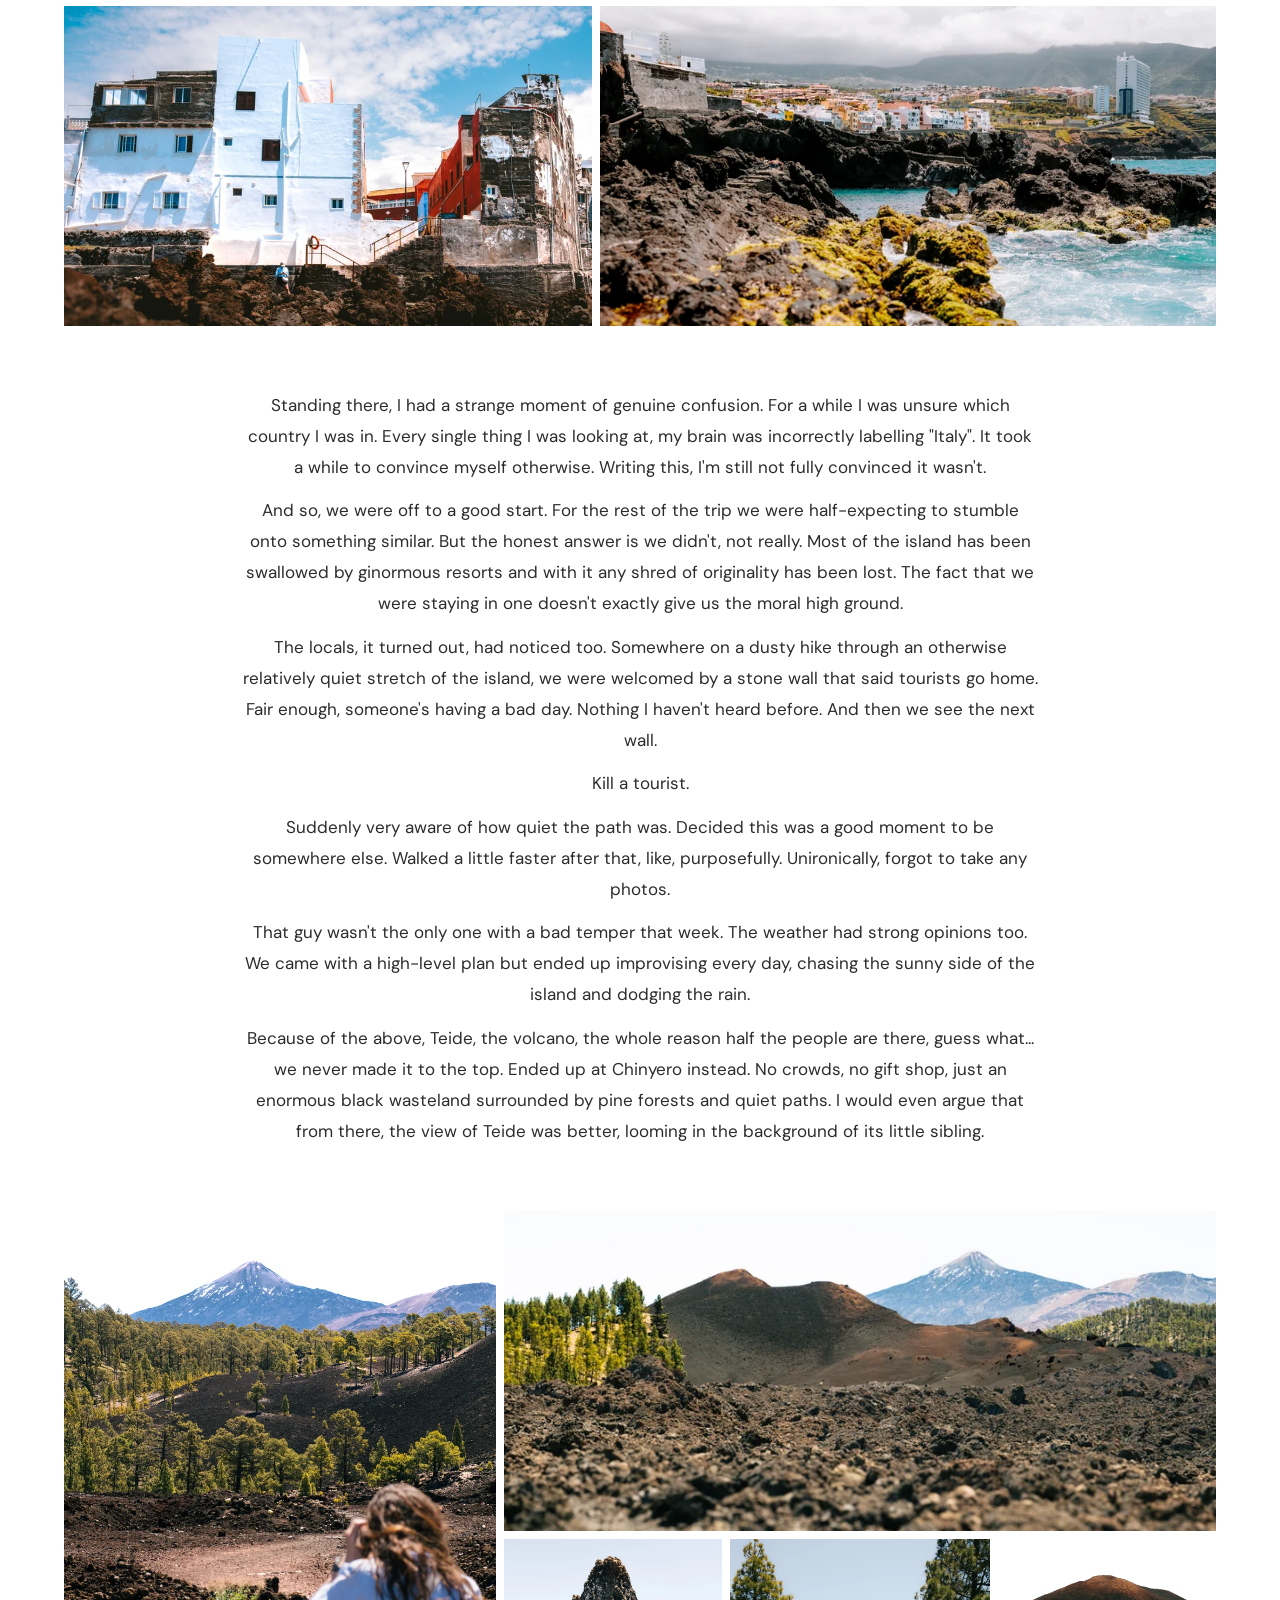
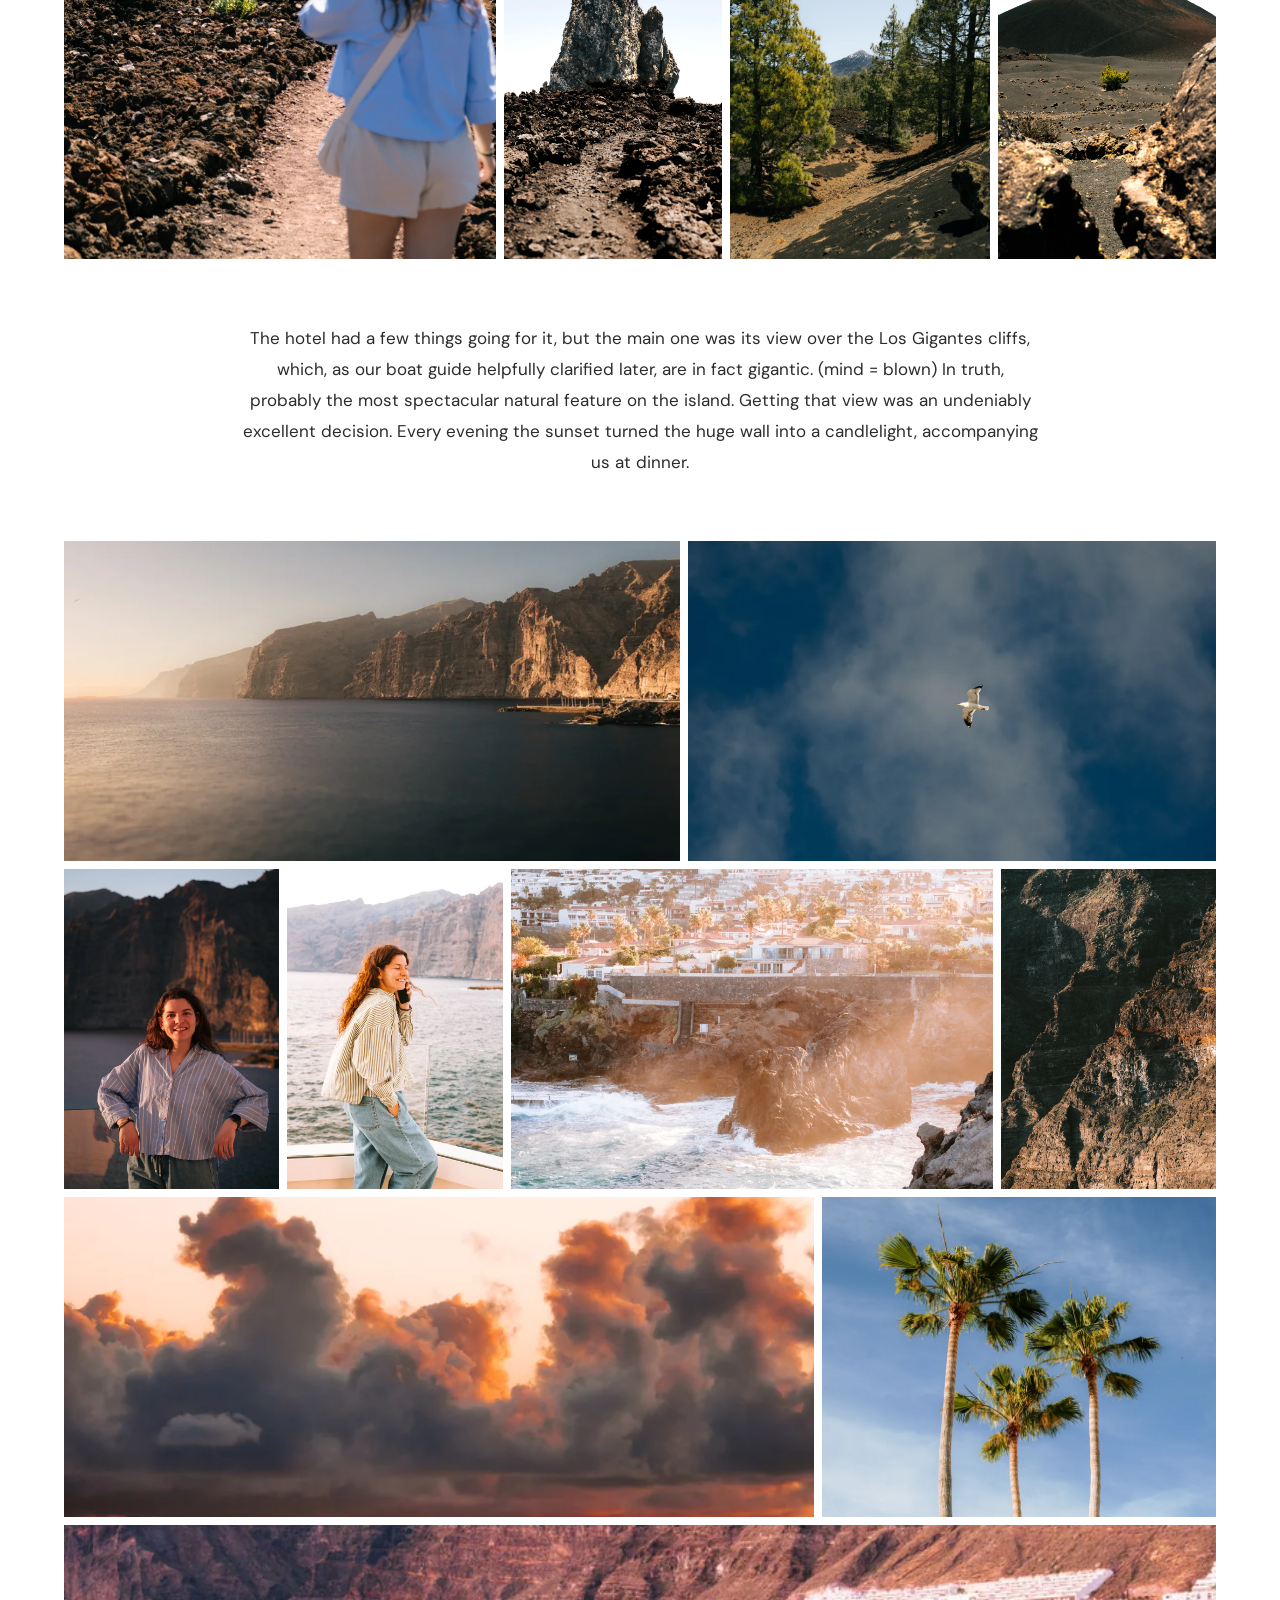
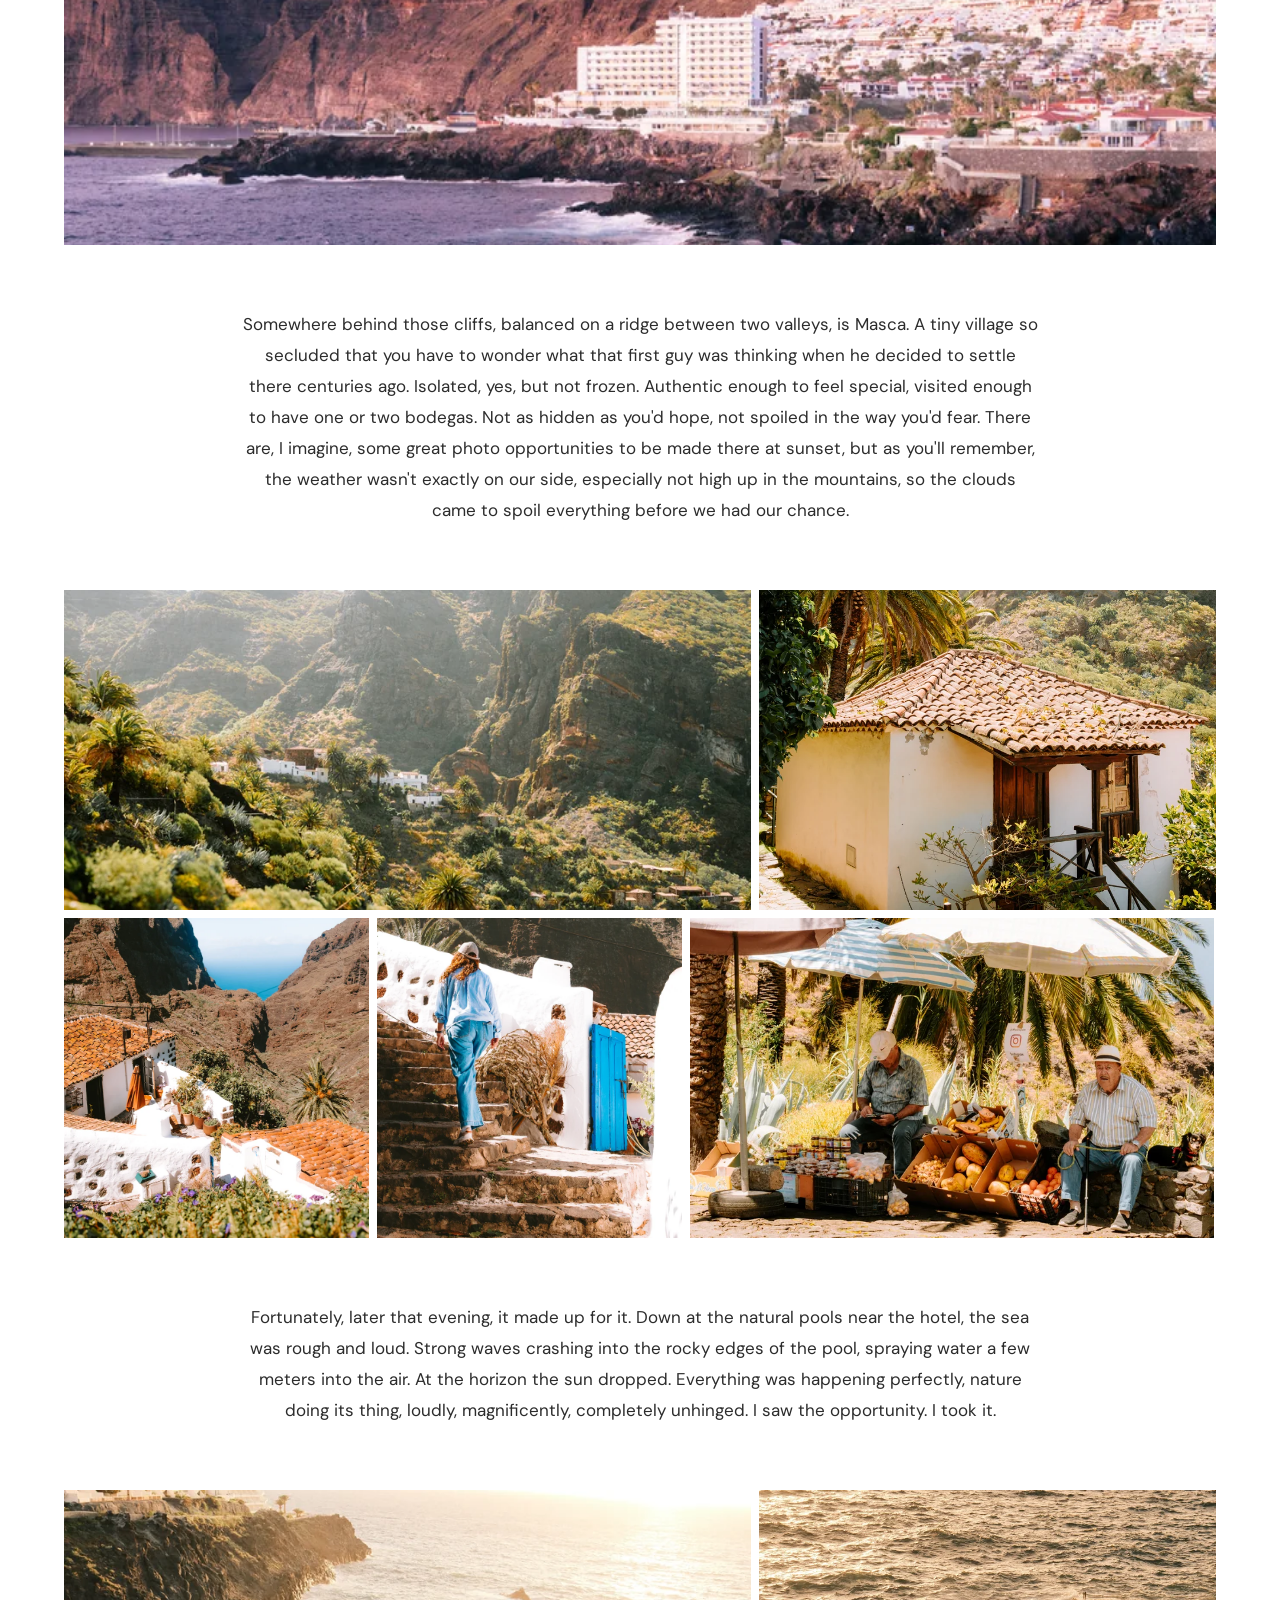
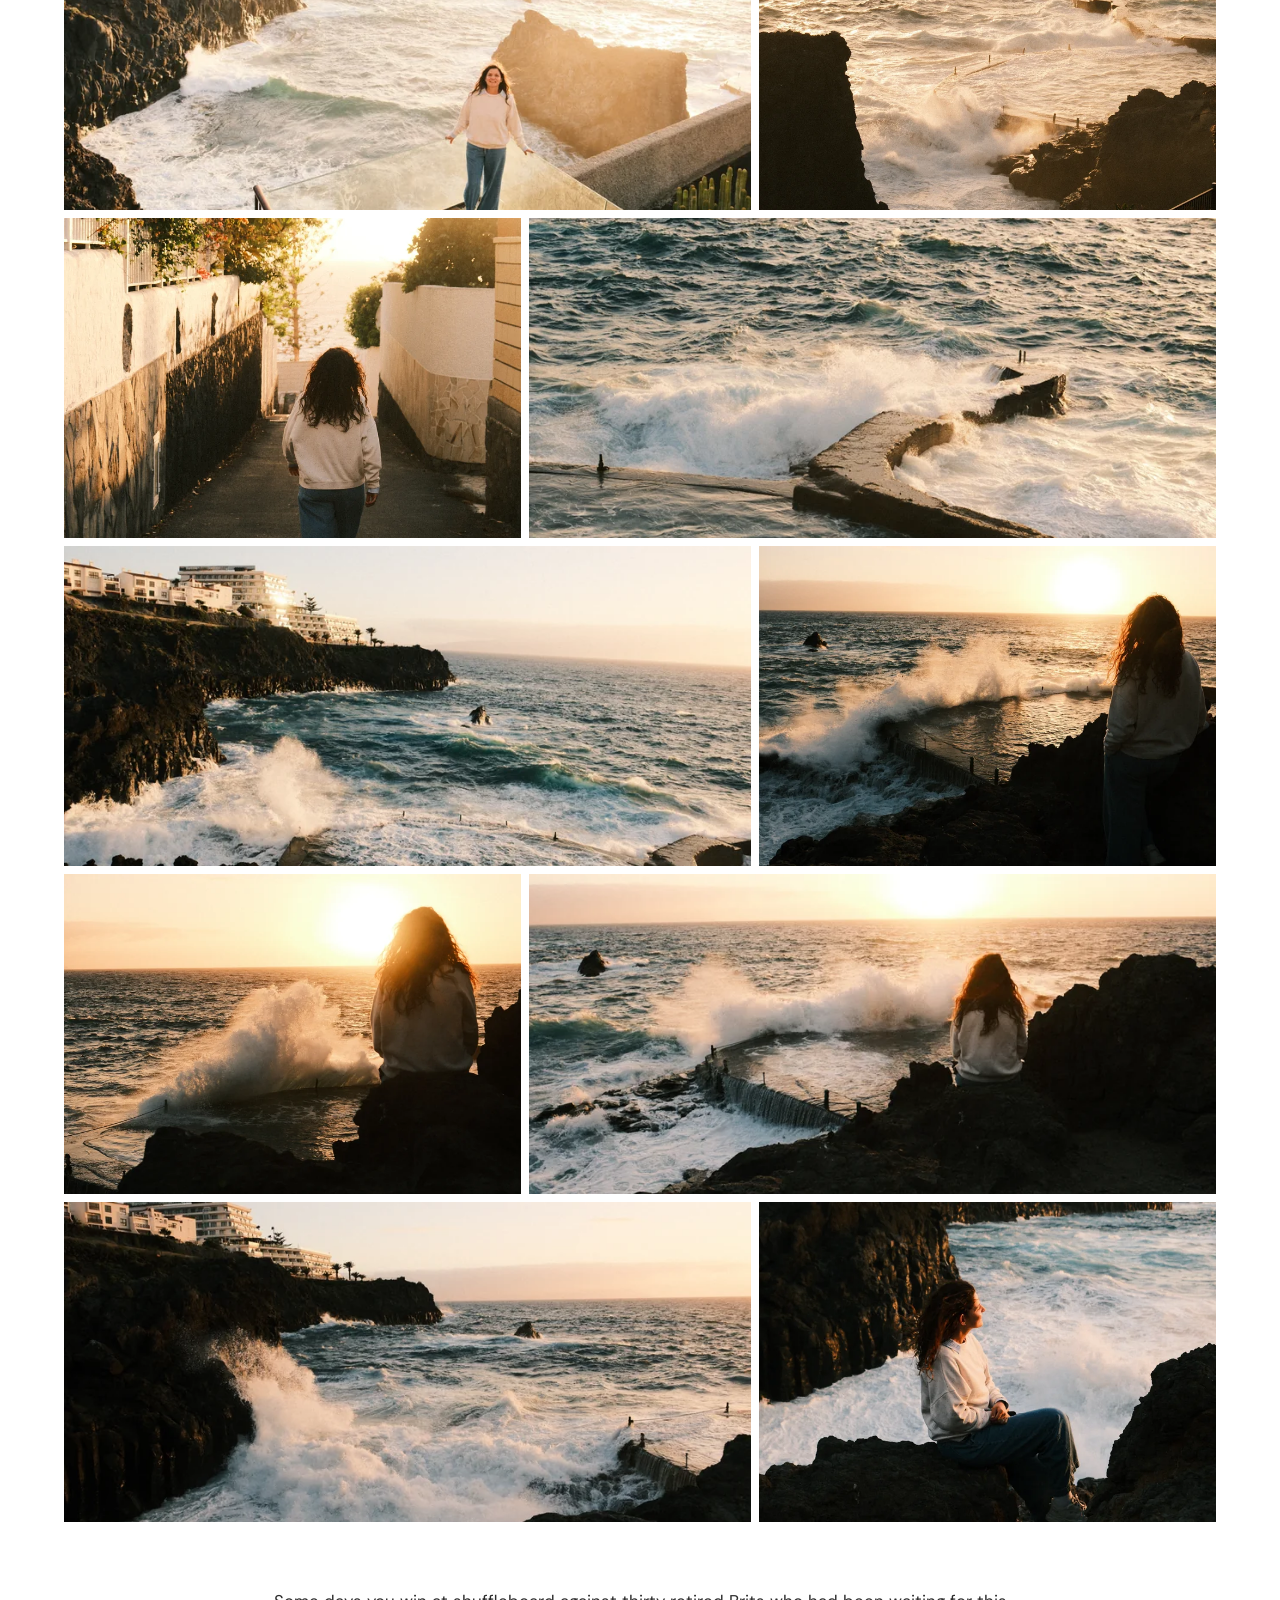
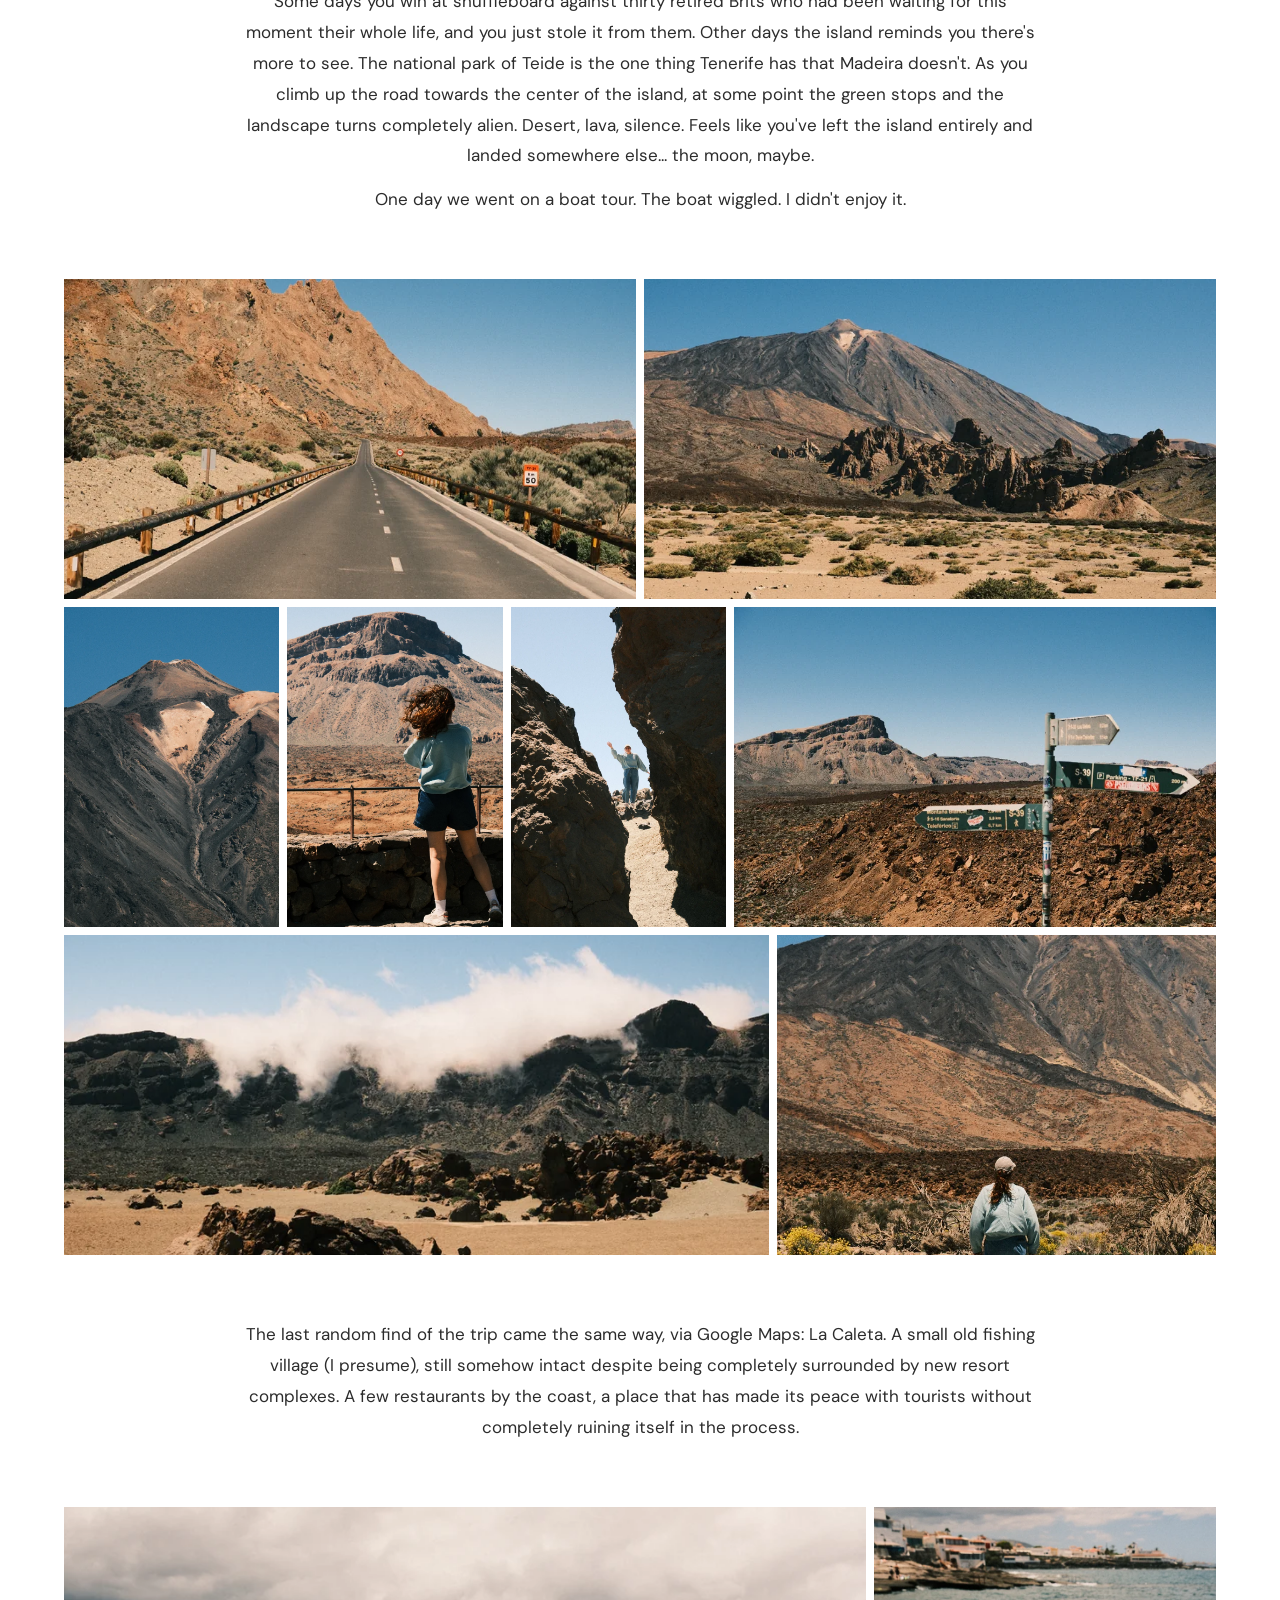
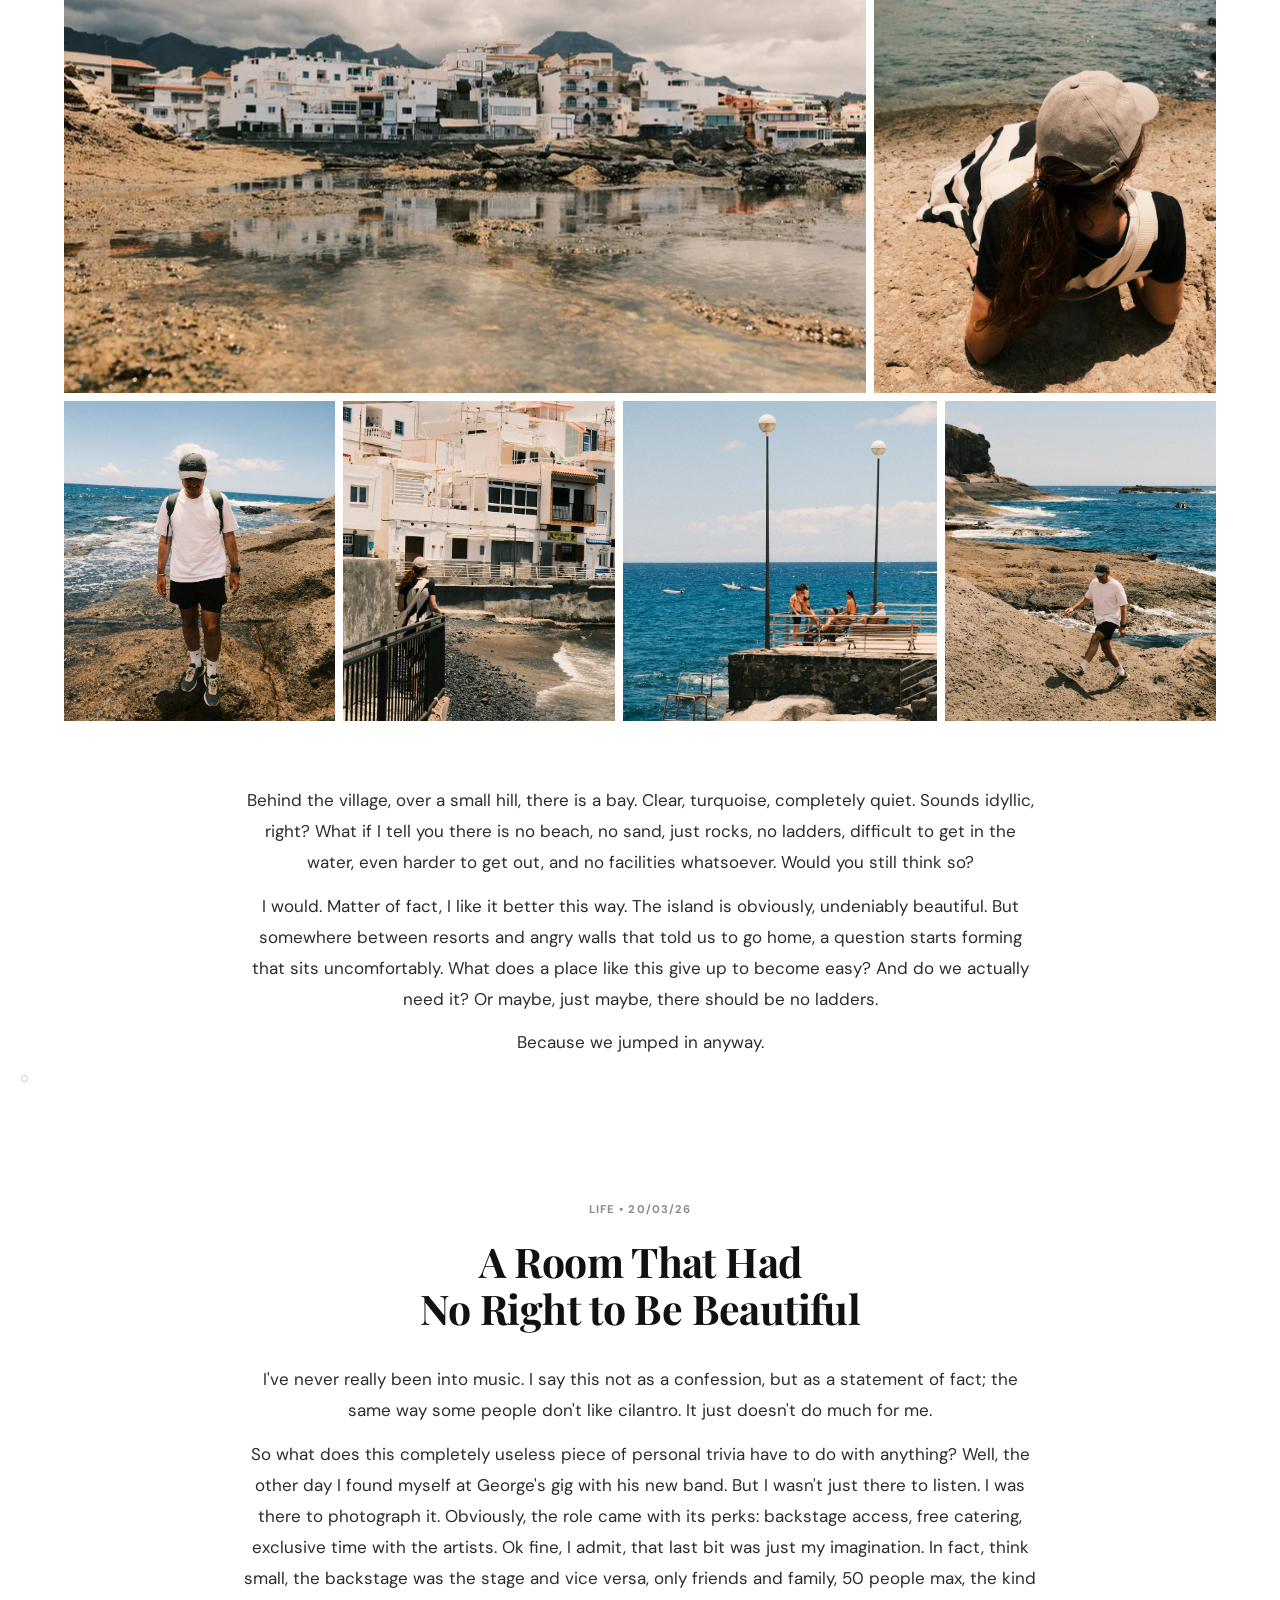
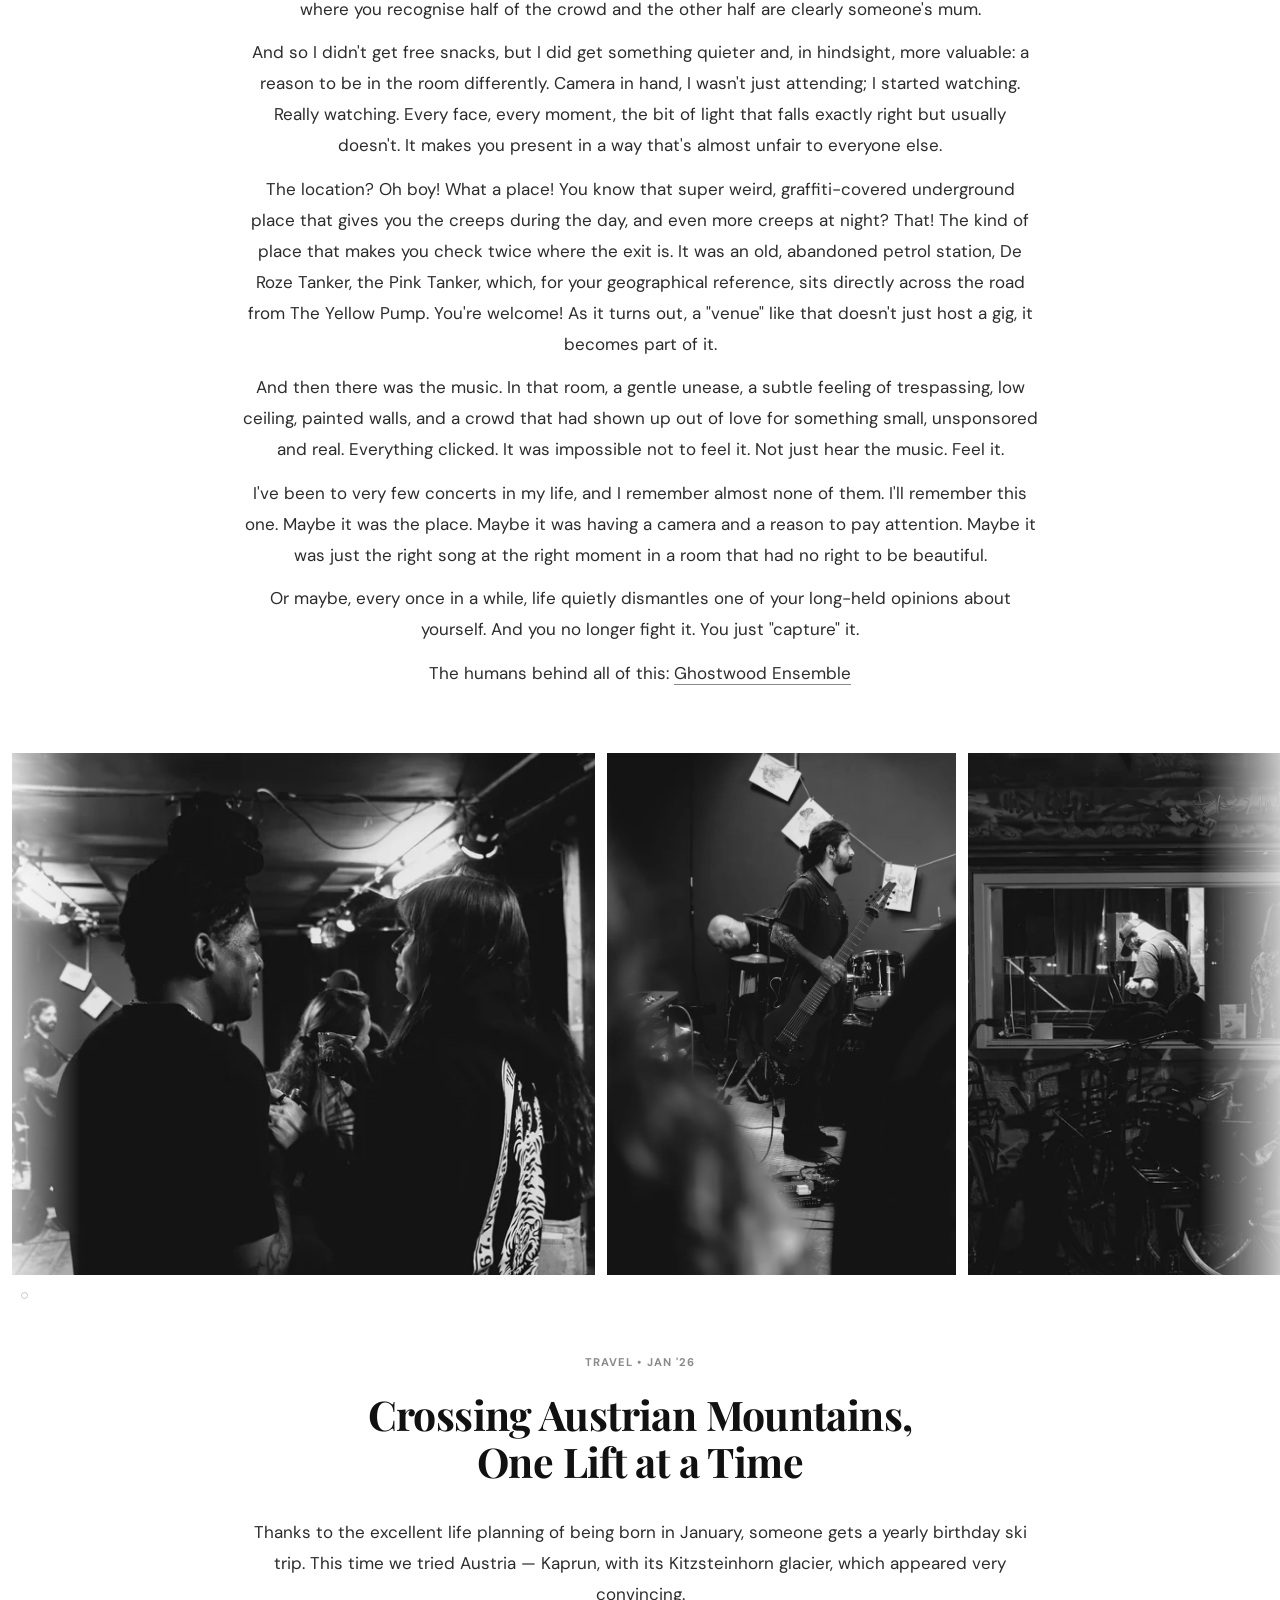
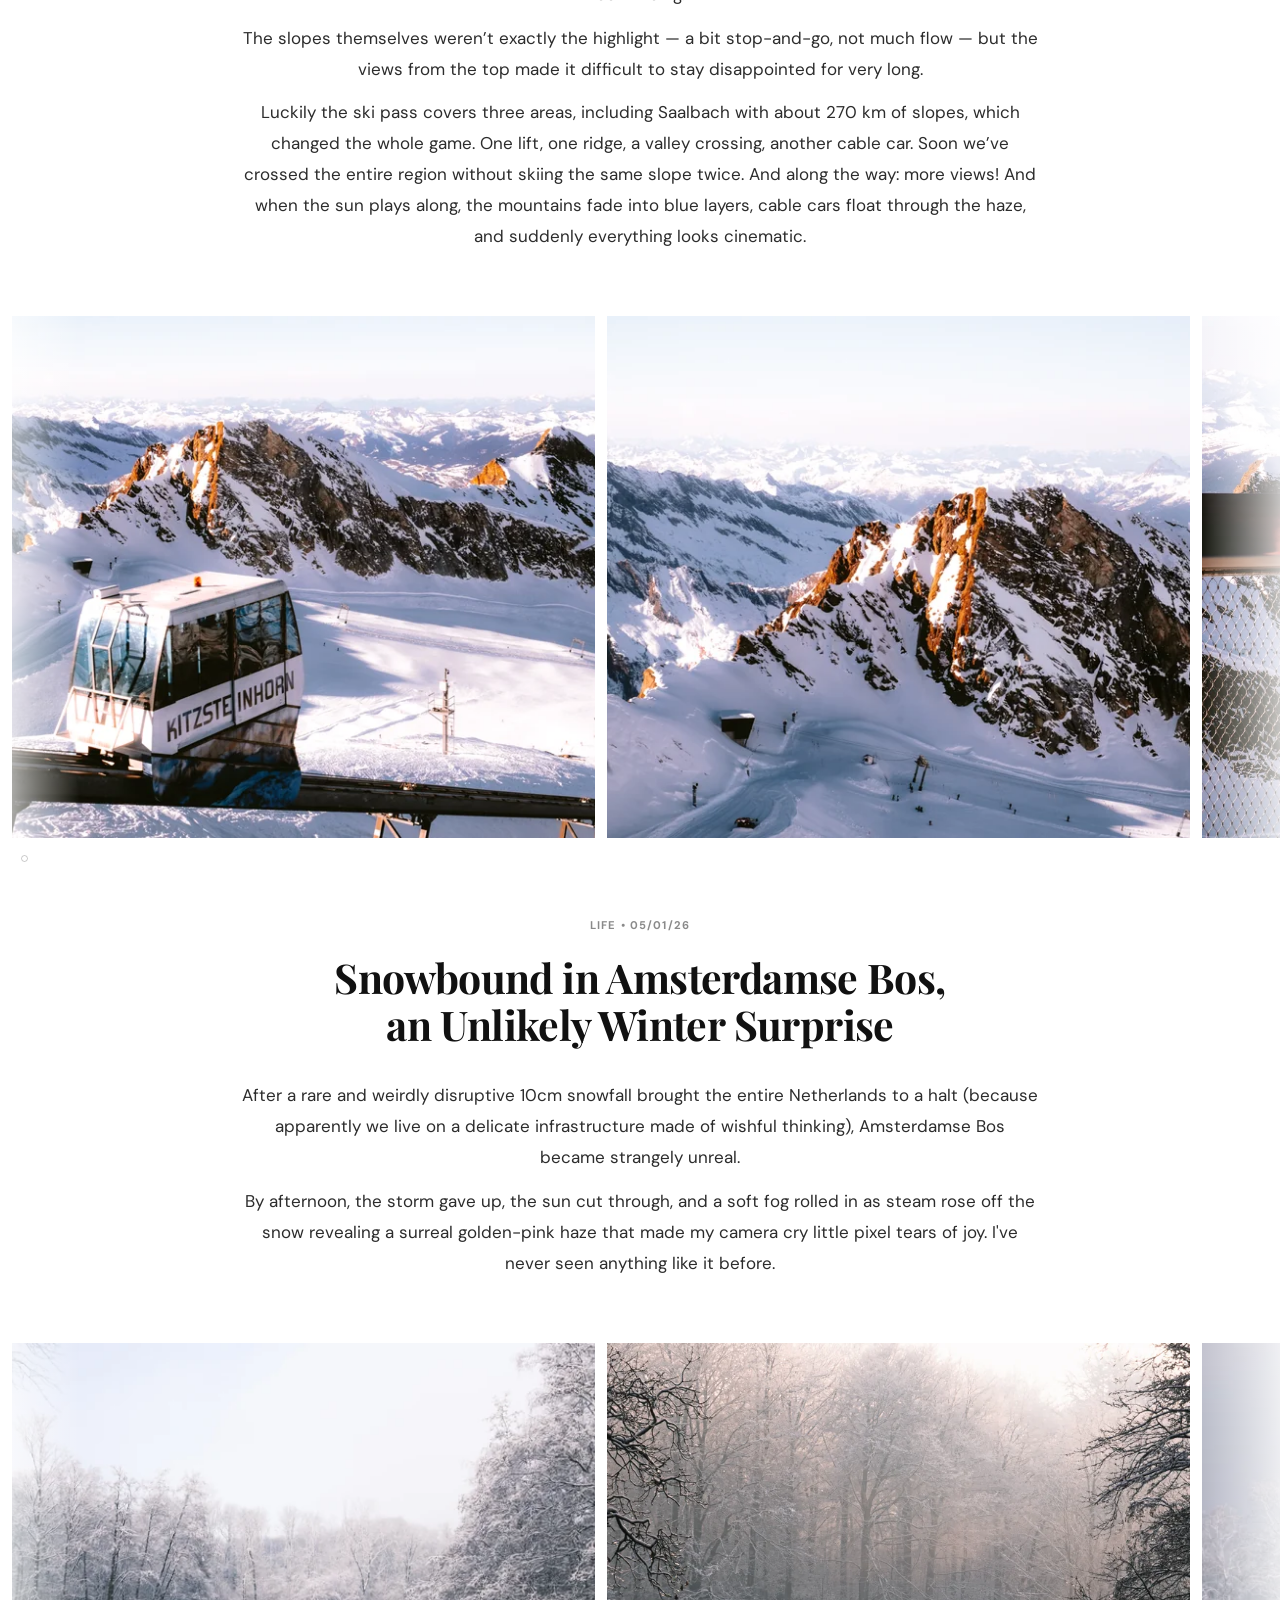
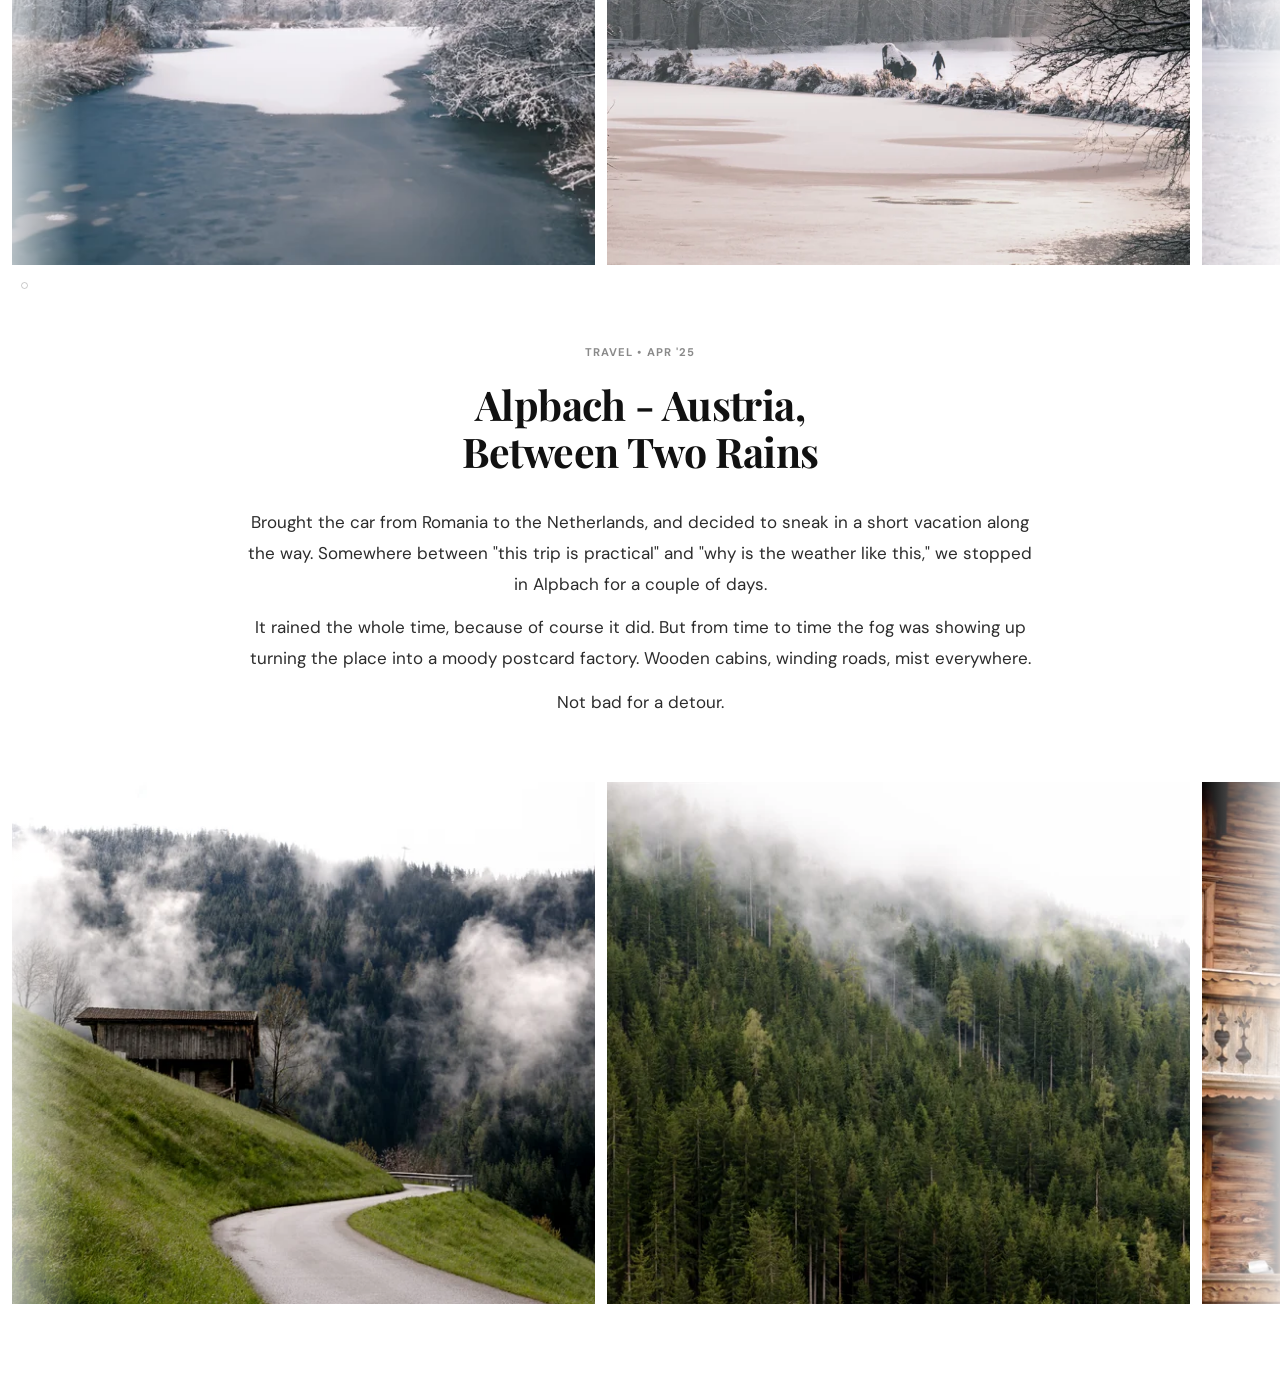
==== commit 8fa53d57: "Add gallery 7, mobile justified layout, and photo ordering for Tenerife article - Add gallery 7 (La " ====
--- a/index.html
+++ b/index.html
@@ -24,7 +24,7 @@
   <link rel="apple-touch-icon" sizes="180x180" href="favicon-180.png">
   <link rel="stylesheet" href="css/main.css">
   <link rel="stylesheet" href="css/nav.css">
-  <link rel="stylesheet" href="css/carousel.css?v=16">
+  <link rel="stylesheet" href="css/carousel.css?v=36">
   <link rel="stylesheet" href="css/timeline.css">
   <!-- Google Analytics (blocked until cookie consent) -->
   <script>
@@ -141,8 +141,9 @@
 <script src="js/i18n.js"></script>
 <script src="js/cart.js"></script>
 <script src="js/nav.js"></script>
-<script src="js/posts.js?v=10"></script>
+<script src="js/posts.js?v=11"></script>
 <script src="js/carousel.js"></script>
+<script src="js/justified.js?v=8"></script>
 <script src="js/timeline.js"></script>
 
 <!-- ===== COOKIE CONSENT BANNER ===== -->
--- a/css/carousel.css
+++ b/css/carousel.css
@@ -161,6 +161,21 @@
   max-width: calc(40% - 4px);
 }
 
+/* 3+3 split: row 1 narrow|narrow|wide, row 2 equal thirds */
+.inline-gallery--split-3 .gallery-img:nth-child(1),
+.inline-gallery--split-3 .gallery-img:nth-child(2) {
+  flex-basis: calc(27% - 6px);
+  max-width: calc(27% - 6px);
+}
+.inline-gallery--split-3 .gallery-img:nth-child(3) {
+  flex-basis: calc(46% - 6px);
+  max-width: calc(46% - 6px);
+}
+.inline-gallery--split-3 .gallery-img:nth-child(n+4) {
+  flex-basis: calc(33.33% - 6px);
+  max-width: calc(33.33% - 6px);
+}
+
 .gallery-img {
   flex: 1 1 auto;
   height: clamp(160px, 28vw, 320px);
@@ -268,6 +283,22 @@
   flex: none;
 }
 
+/* Single companion: lower the row height */
+.inline-gallery--lookbook-v2 .lbv2-top--single {
+  height: clamp(250px, 38vw, 520px);
+}
+
+/* Single companion: 70/30 split */
+.inline-gallery--lookbook-v2 .lbv2-top--single .lb-featured {
+  flex: 0 0 calc(70% - 4px);
+  width: calc(70% - 4px);
+}
+
+/* Single companion: fill full row height */
+.inline-gallery--lookbook-v2 .lbv2-top--single .lbv2-right .gallery-img {
+  height: 100%;
+}
+
 .inline-gallery--lookbook-v2 .lbv2-right {
   flex: 1;
   min-width: 0;
@@ -331,19 +362,20 @@
     height: 280px;
   }
 
-  .inline-gallery--lookbook-v2 .lbv2-top {
-    flex-direction: column;
-    height: auto;
-  }
-
-  .inline-gallery--lookbook-v2 .lb-featured {
-    width: 100%;
-    height: 280px;
-  }
-
-  .inline-gallery--lookbook-v2 .lbv2-right .gallery-img,
-  .inline-gallery--lookbook-v2 .lbv2-below .gallery-img {
-    height: 160px;
+  /* lookbook-v2: flatten to justified rows on mobile.
+     Padding/margin-bottom need explicit override — higher specificity
+     than .inline-gallery, so the generic mobile rules don't apply. */
+  .inline-gallery--lookbook-v2 {
+    flex-direction: row;
+    flex-wrap: wrap;
+    padding: 0 20px;
+    margin-bottom: 40px;
+  }
+
+  .inline-gallery--lookbook-v2 .lbv2-top,
+  .inline-gallery--lookbook-v2 .lbv2-right,
+  .inline-gallery--lookbook-v2 .lbv2-below {
+    display: contents;
   }
 
   .lb-thumbs {
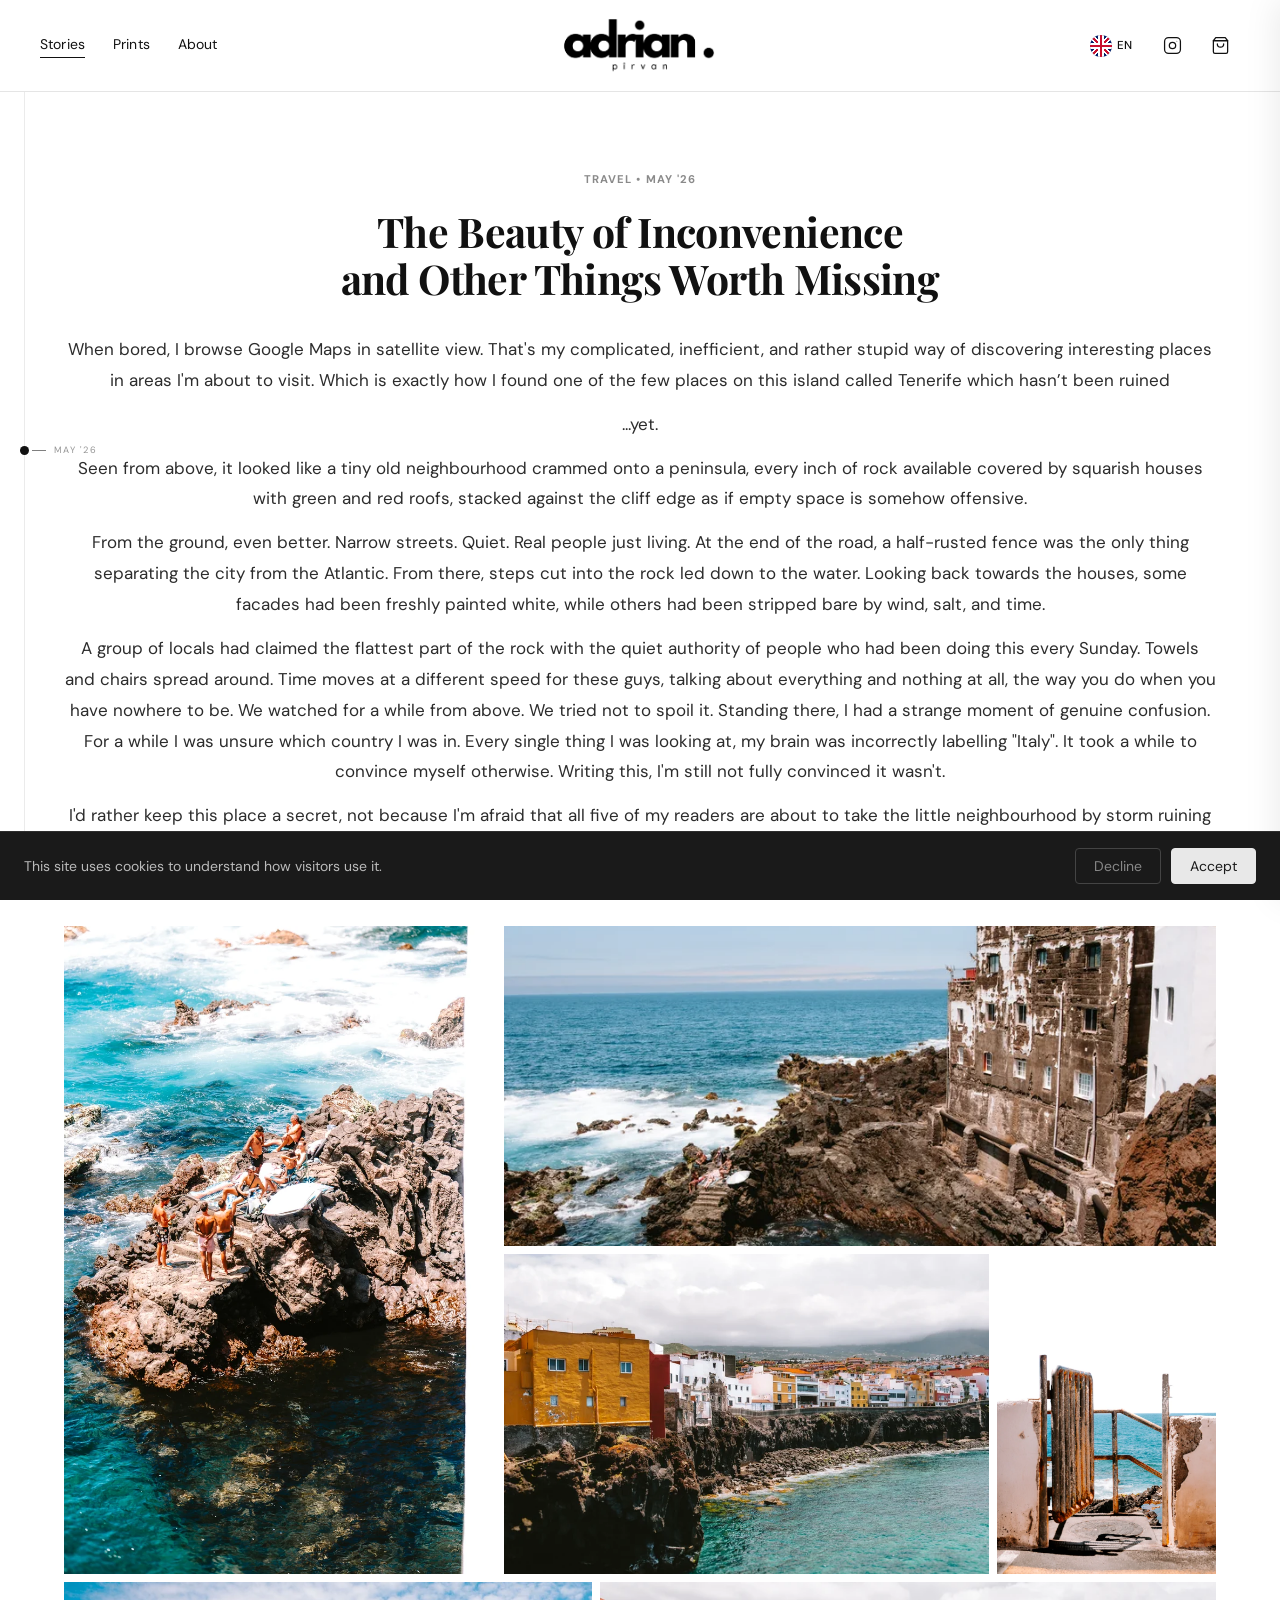
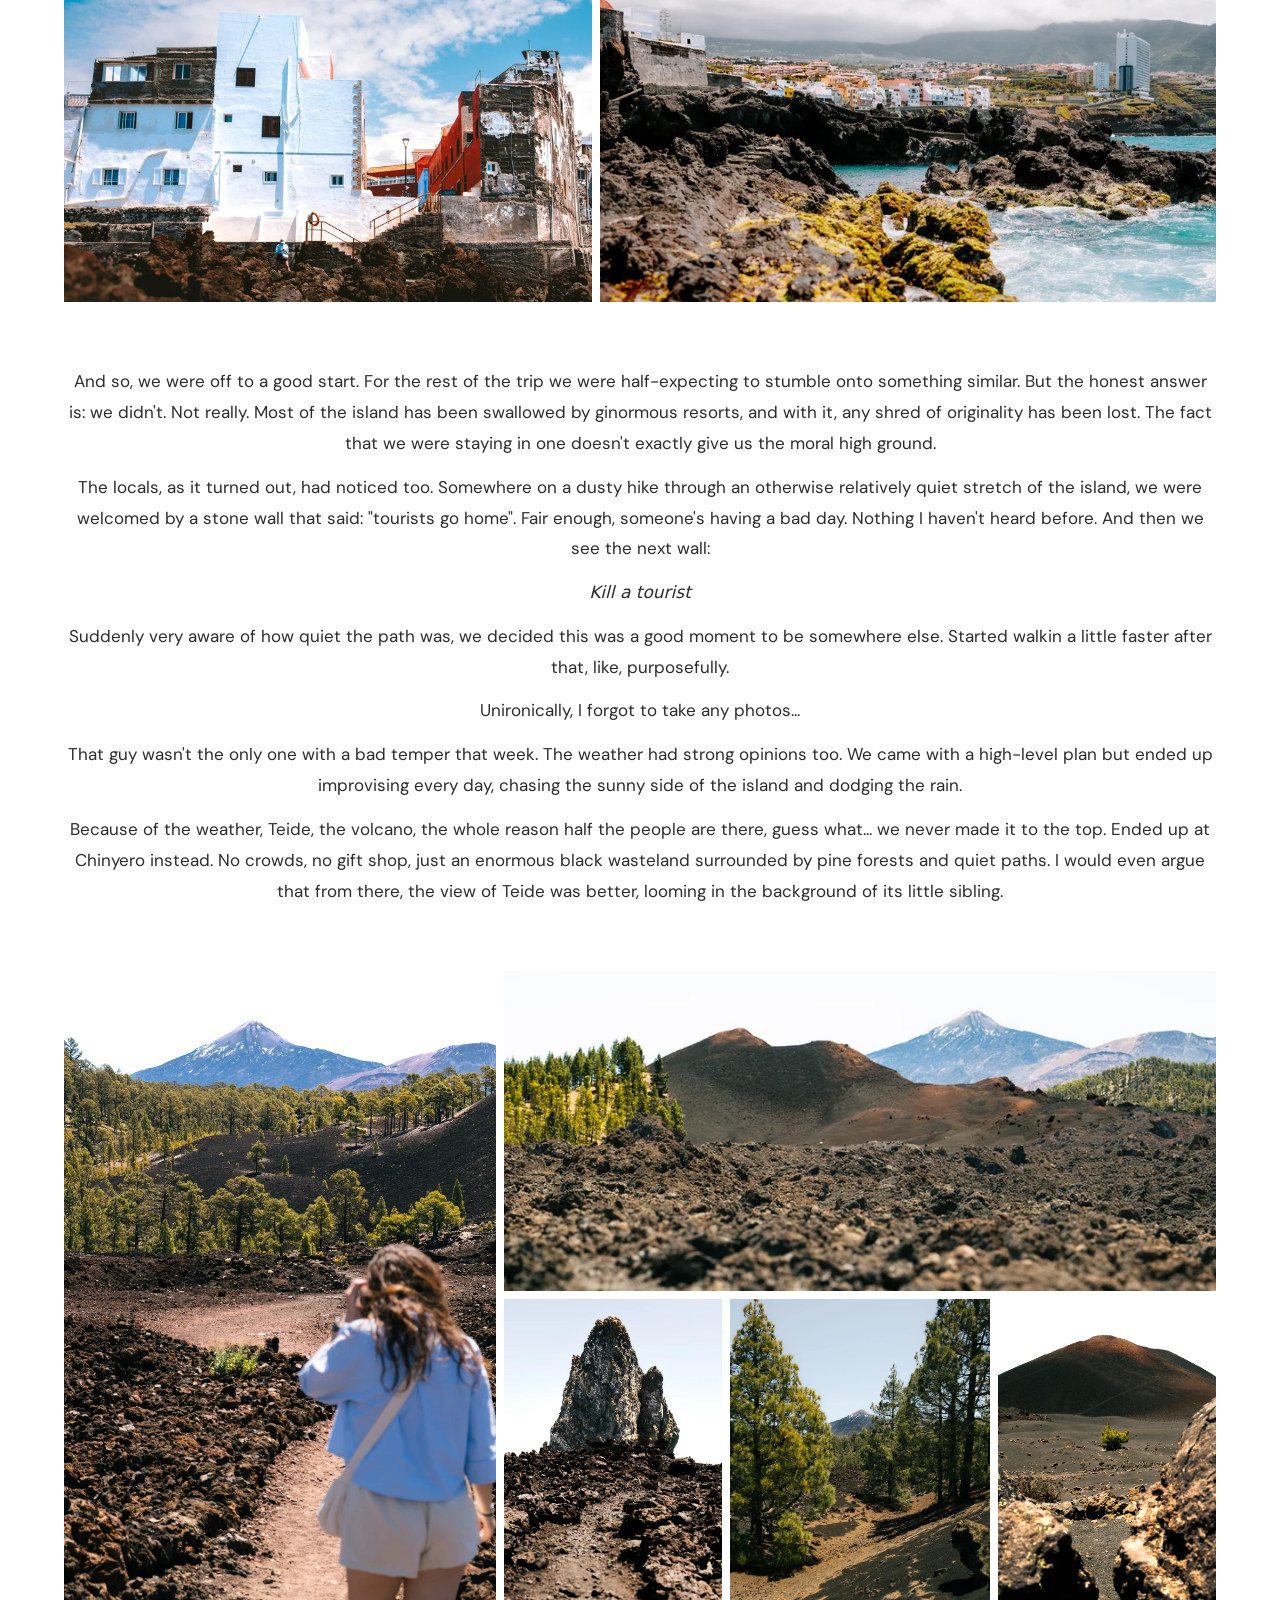
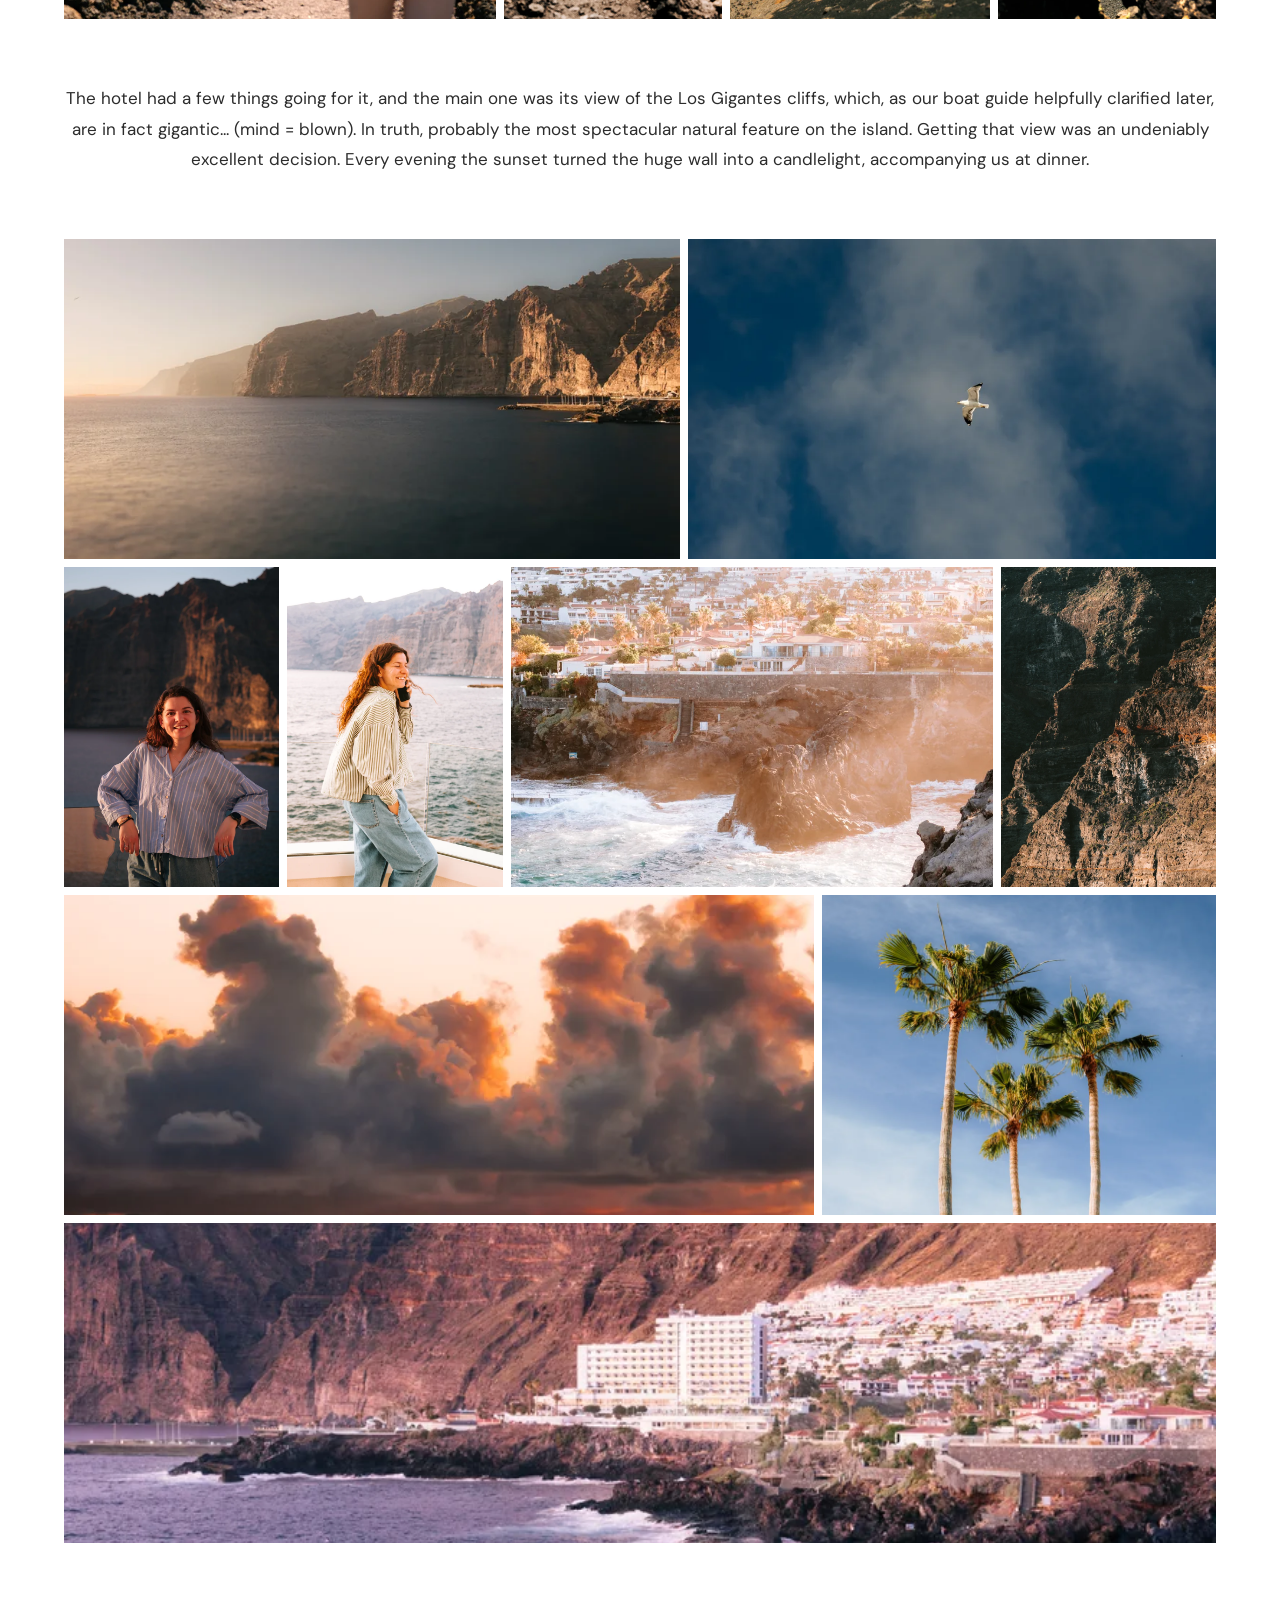
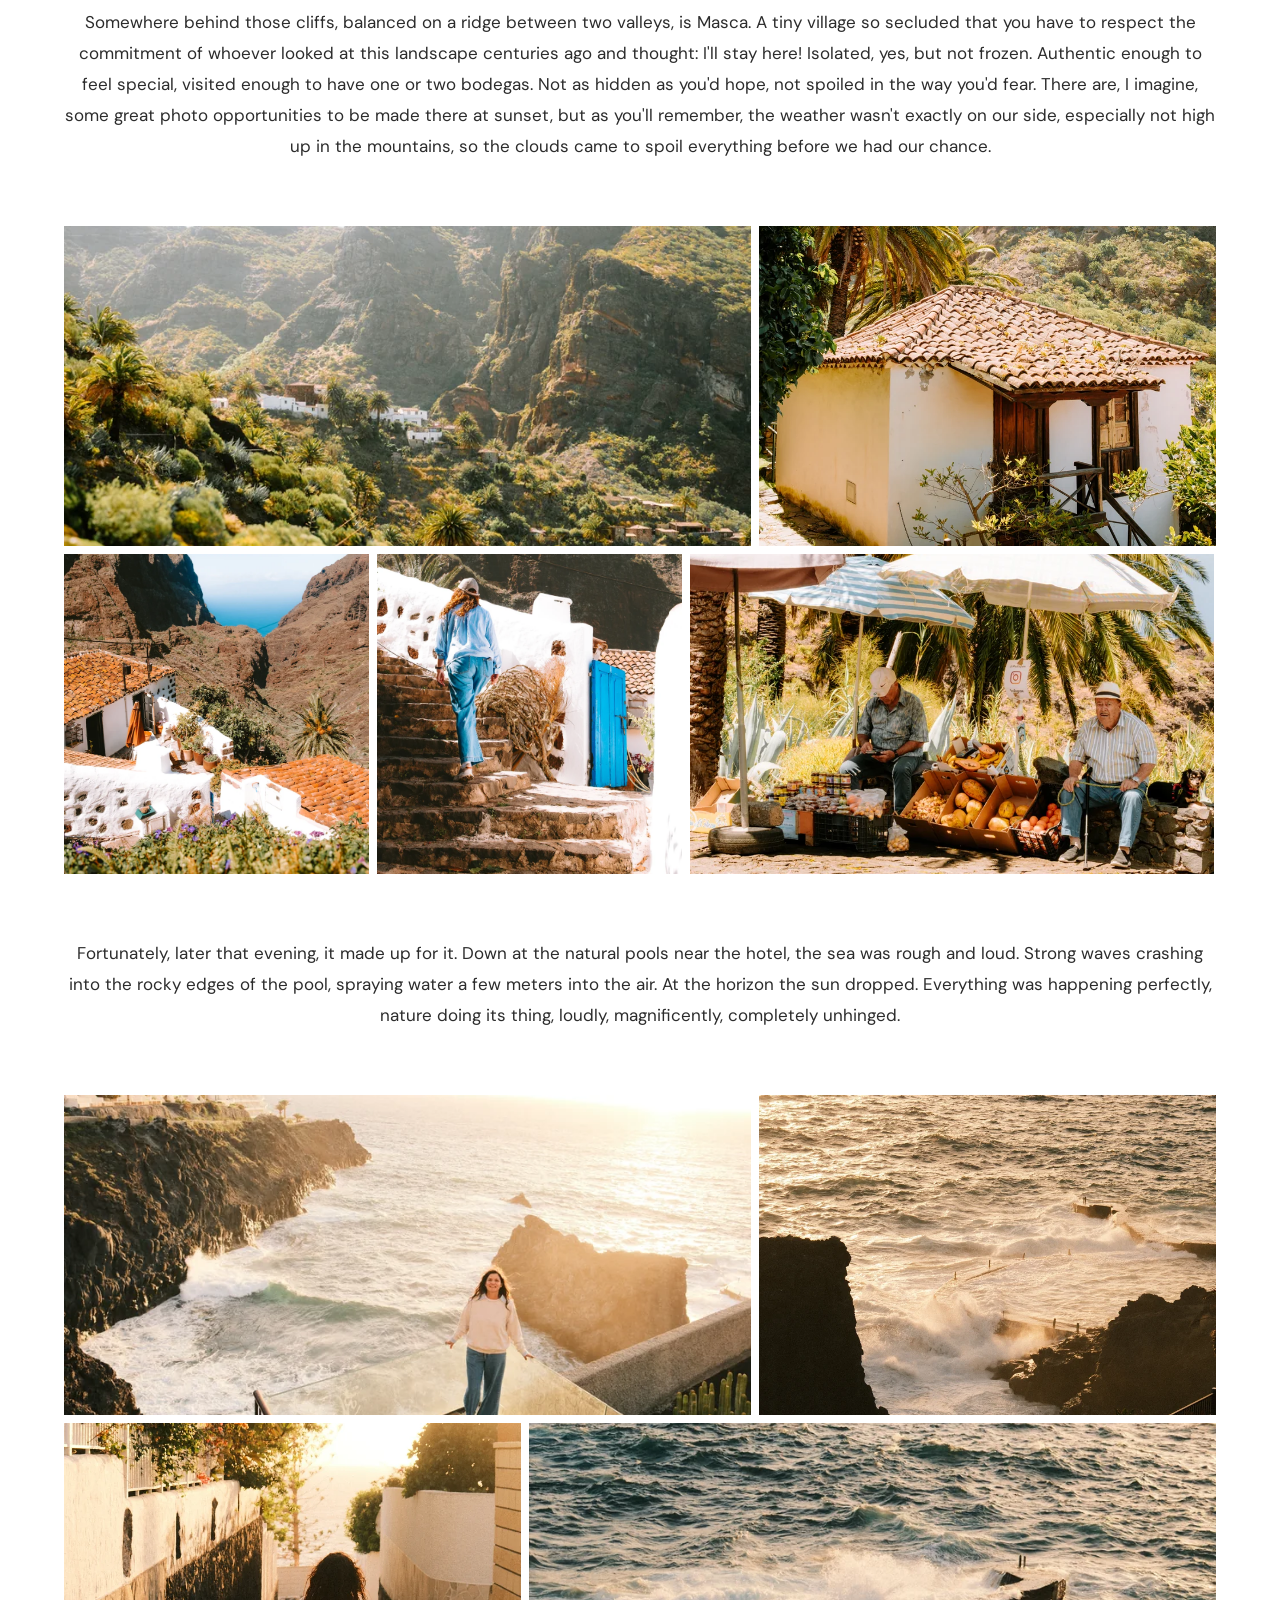
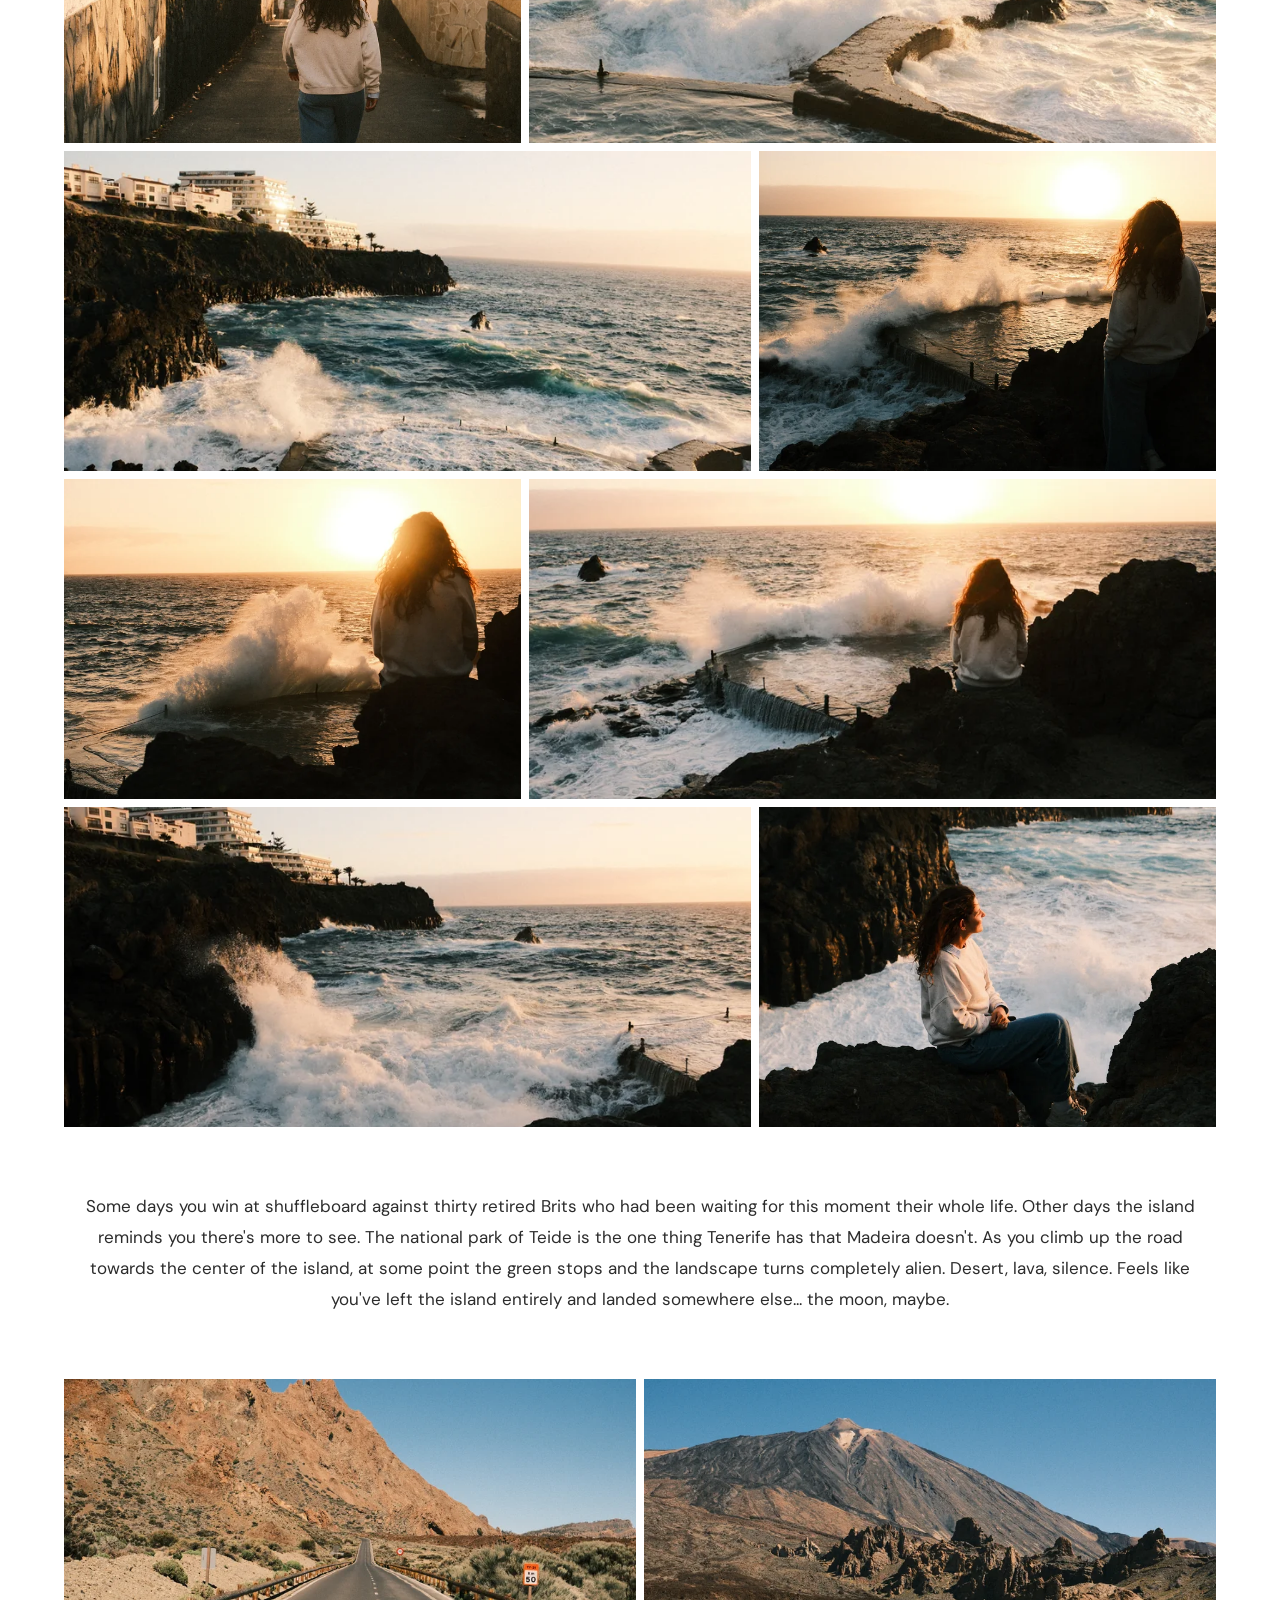
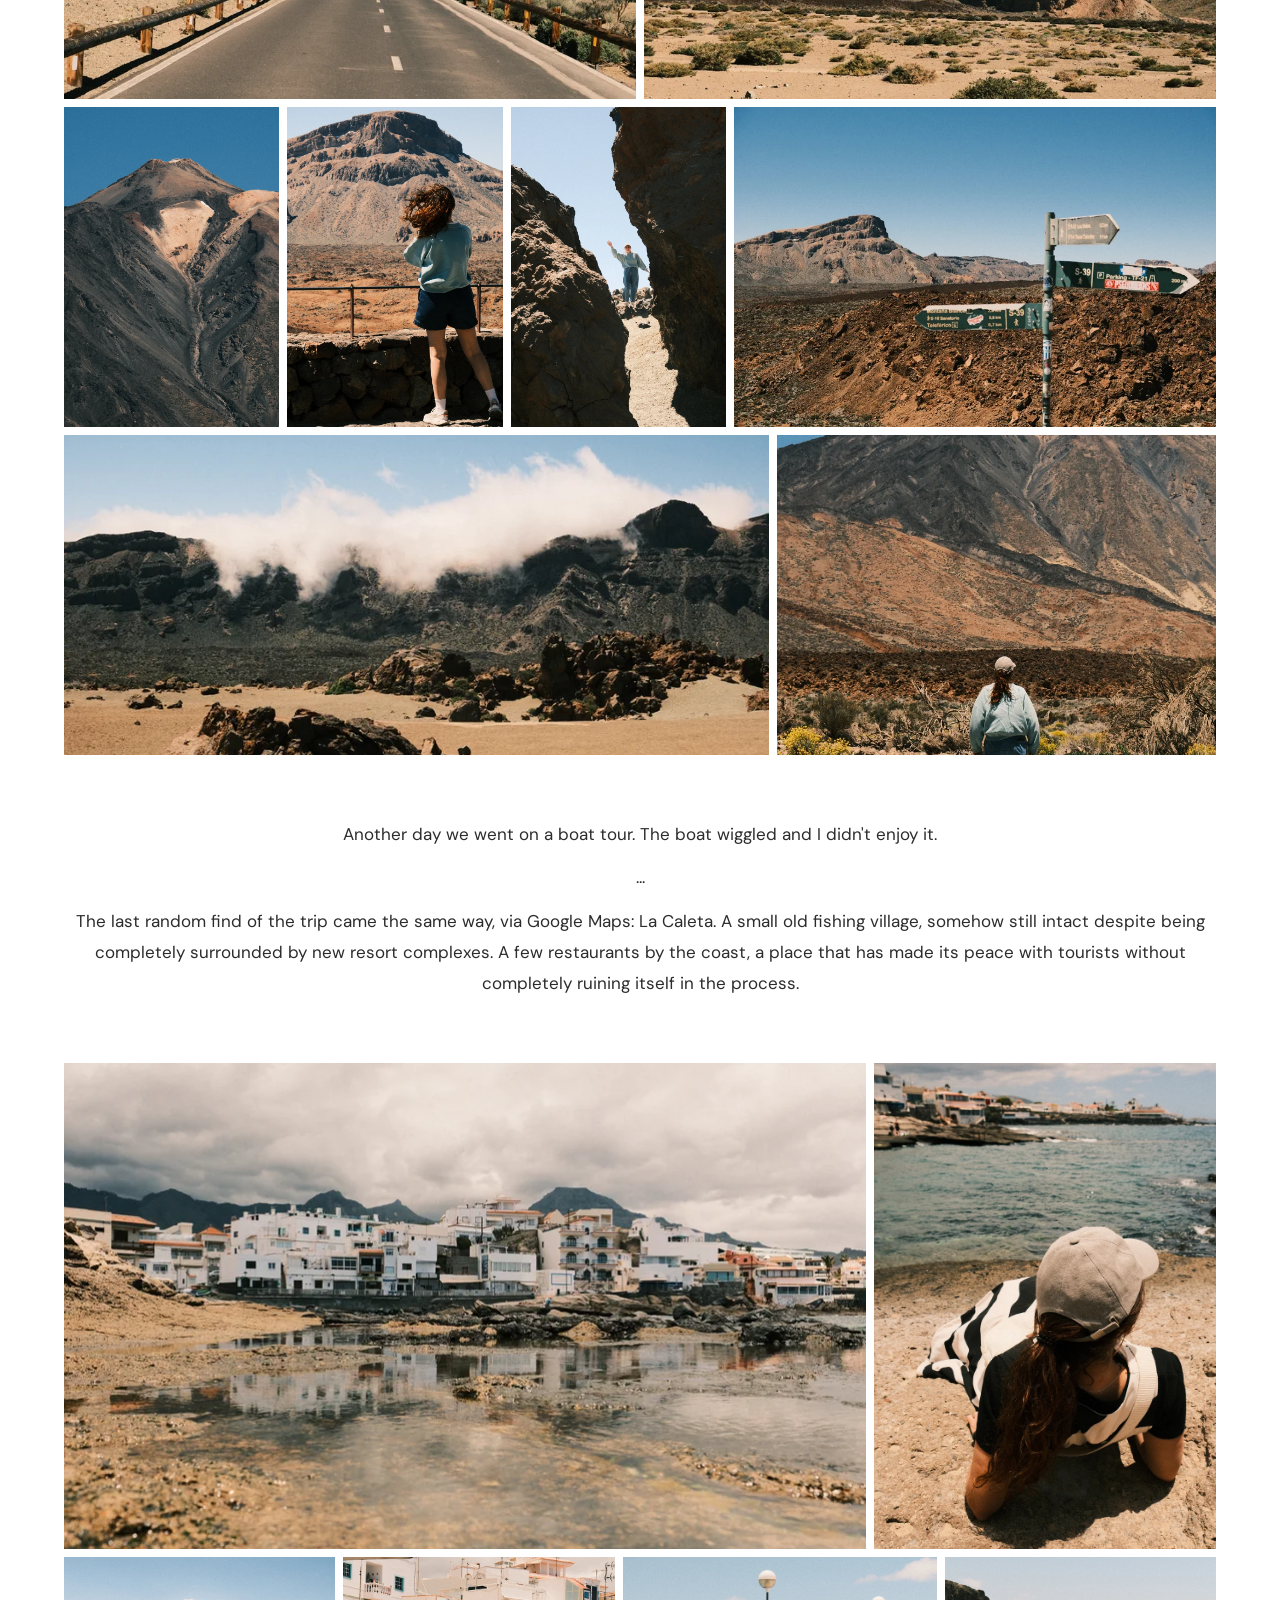
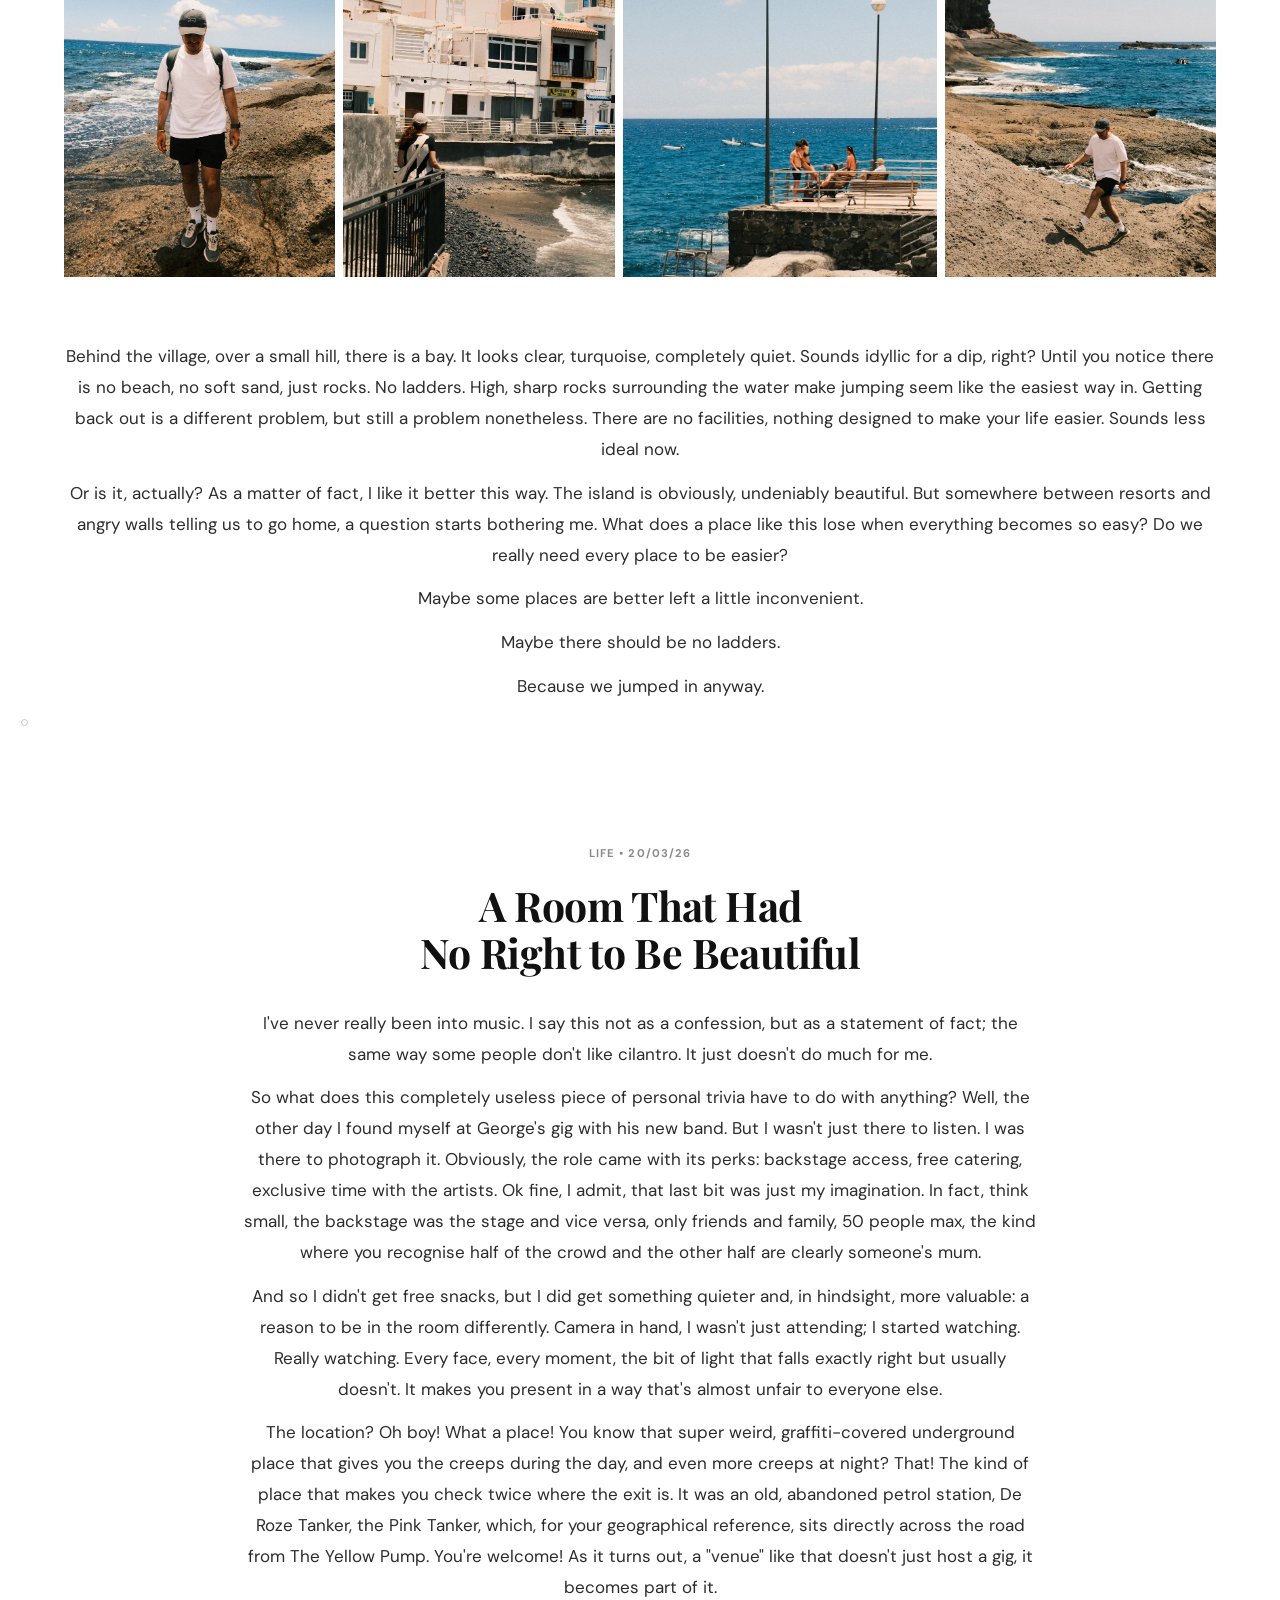
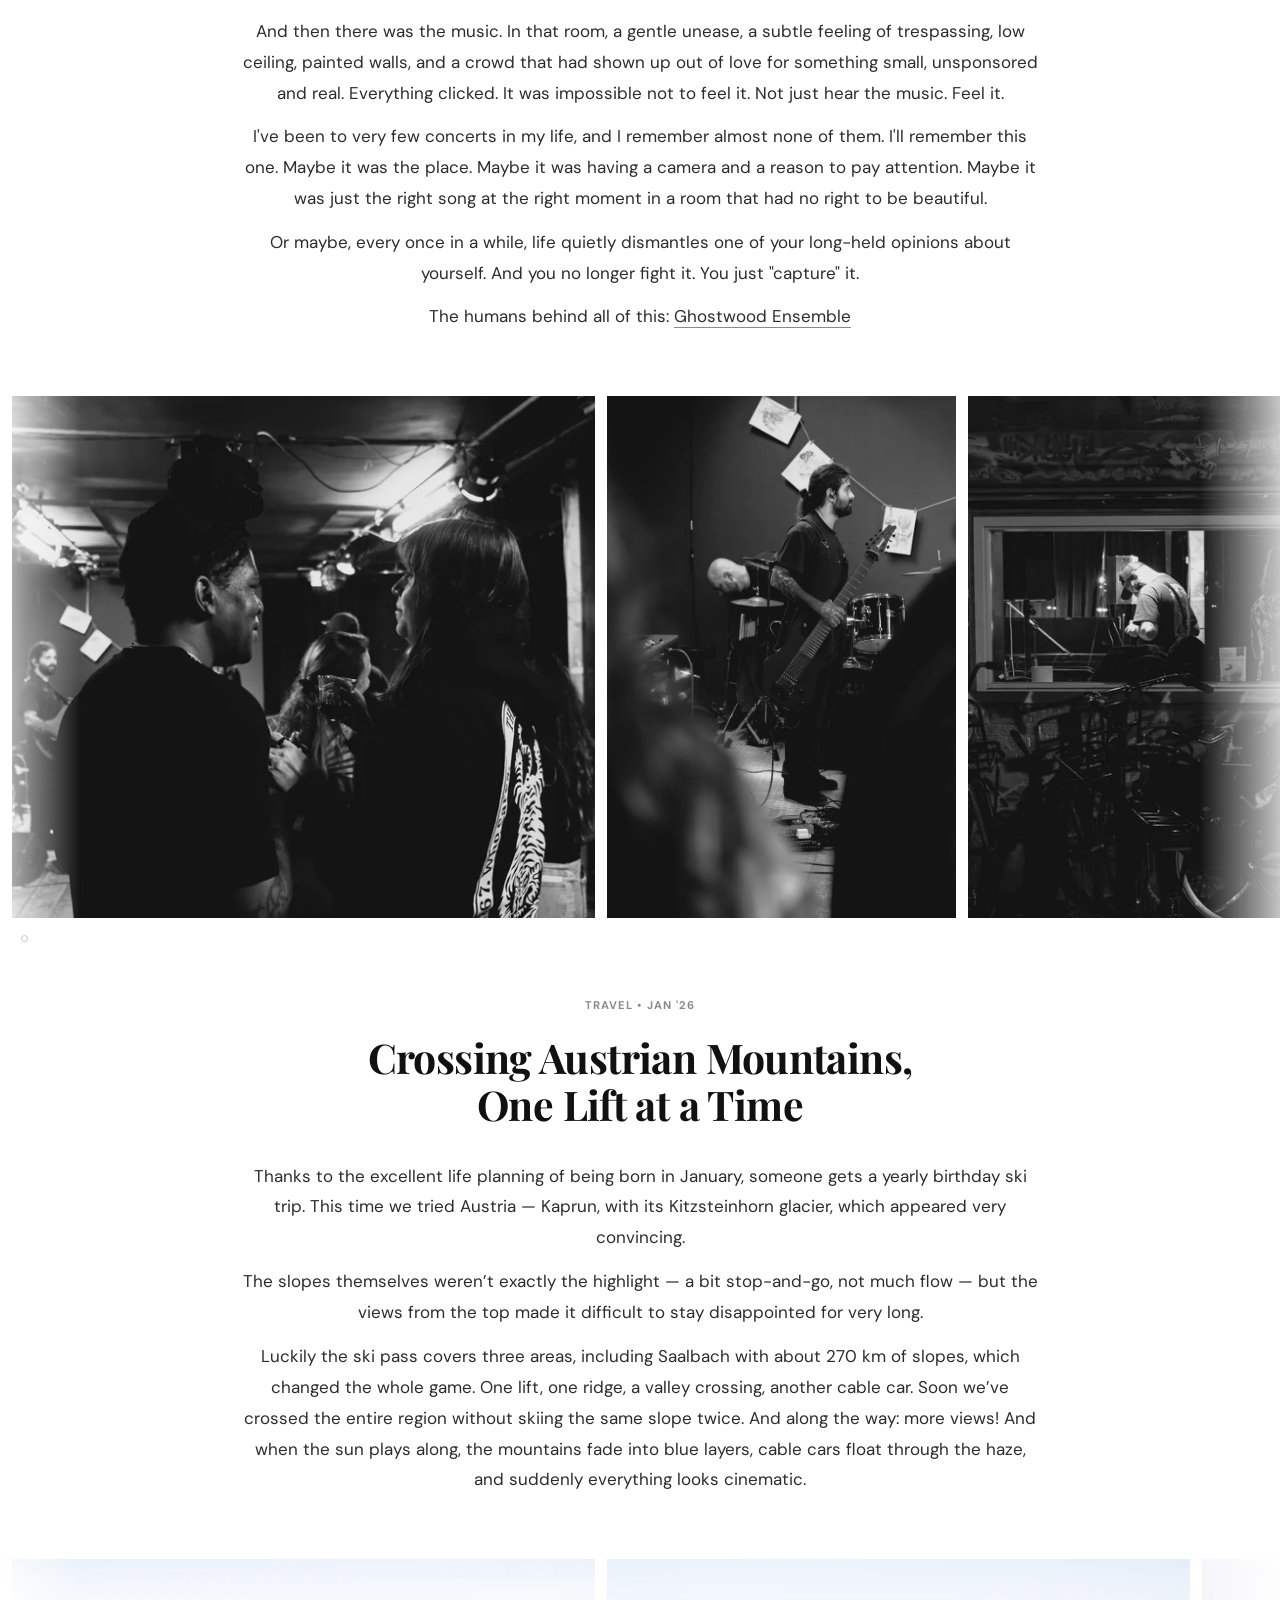
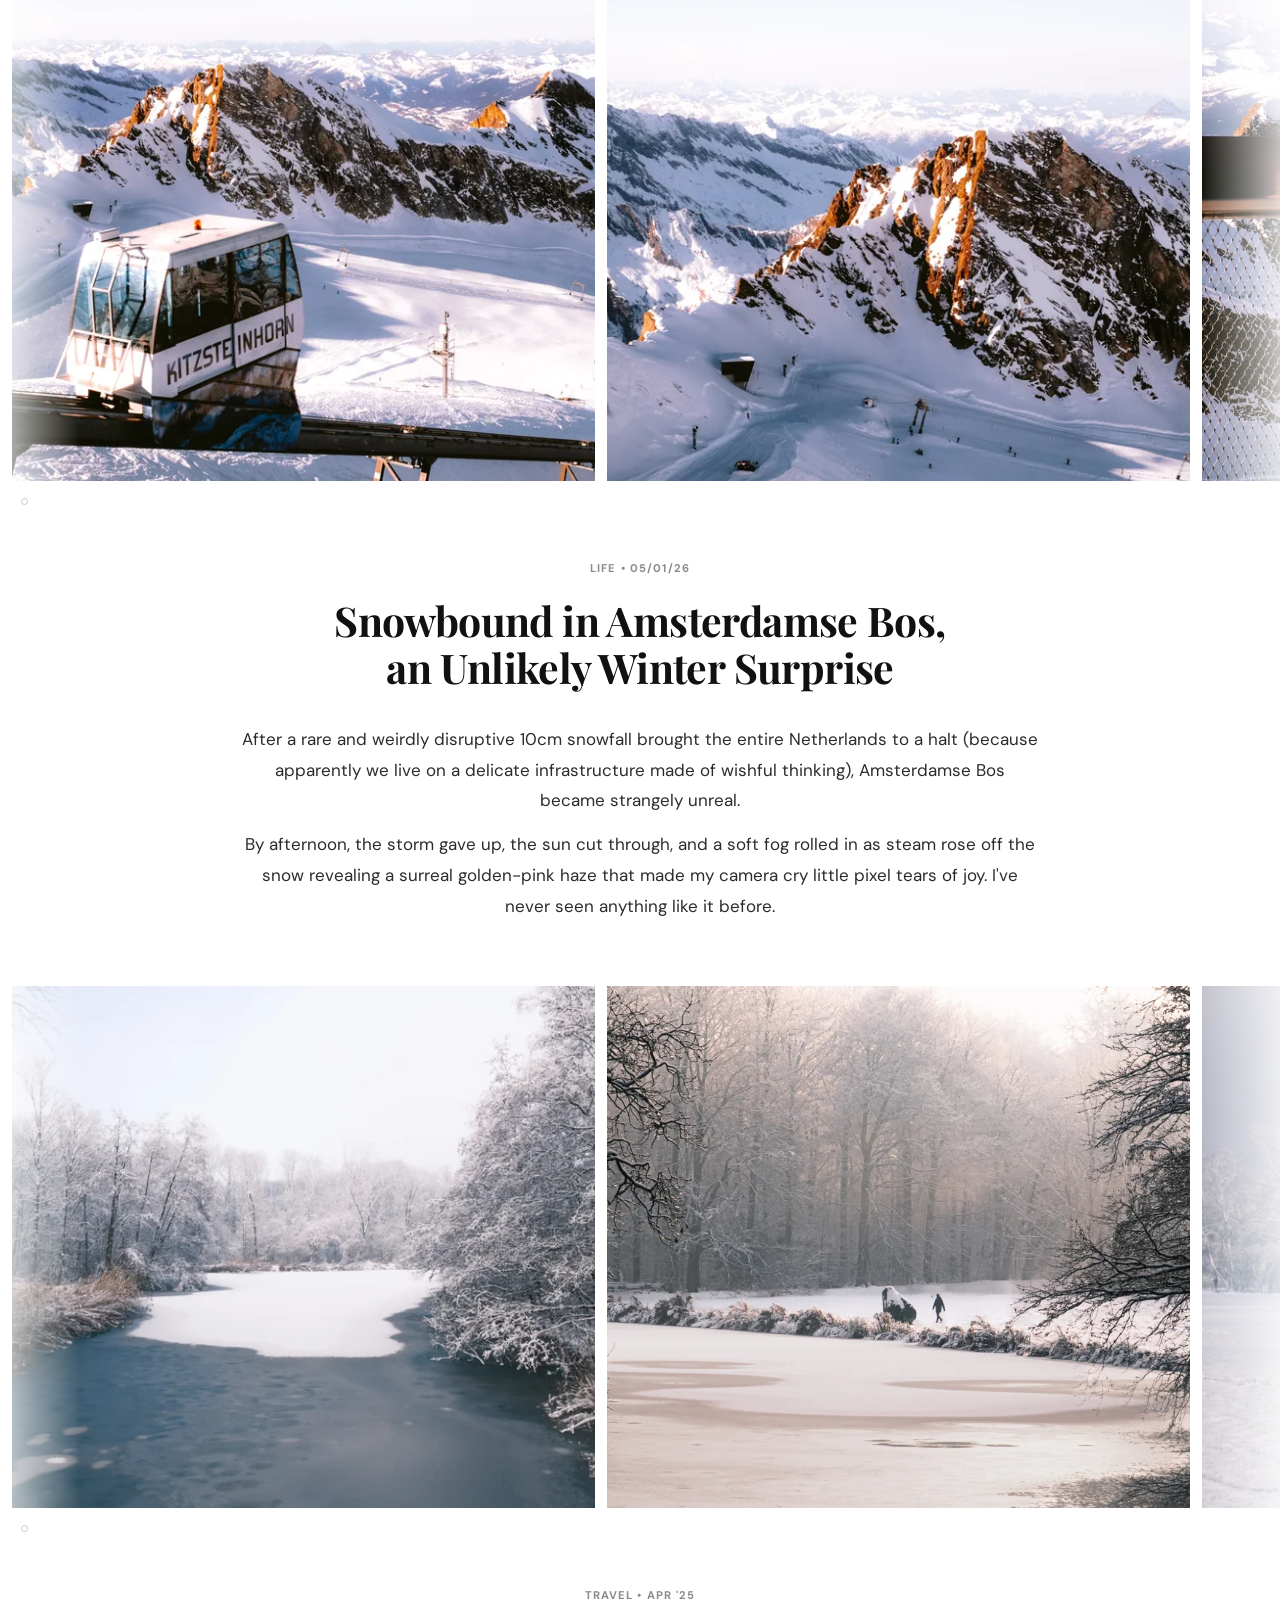
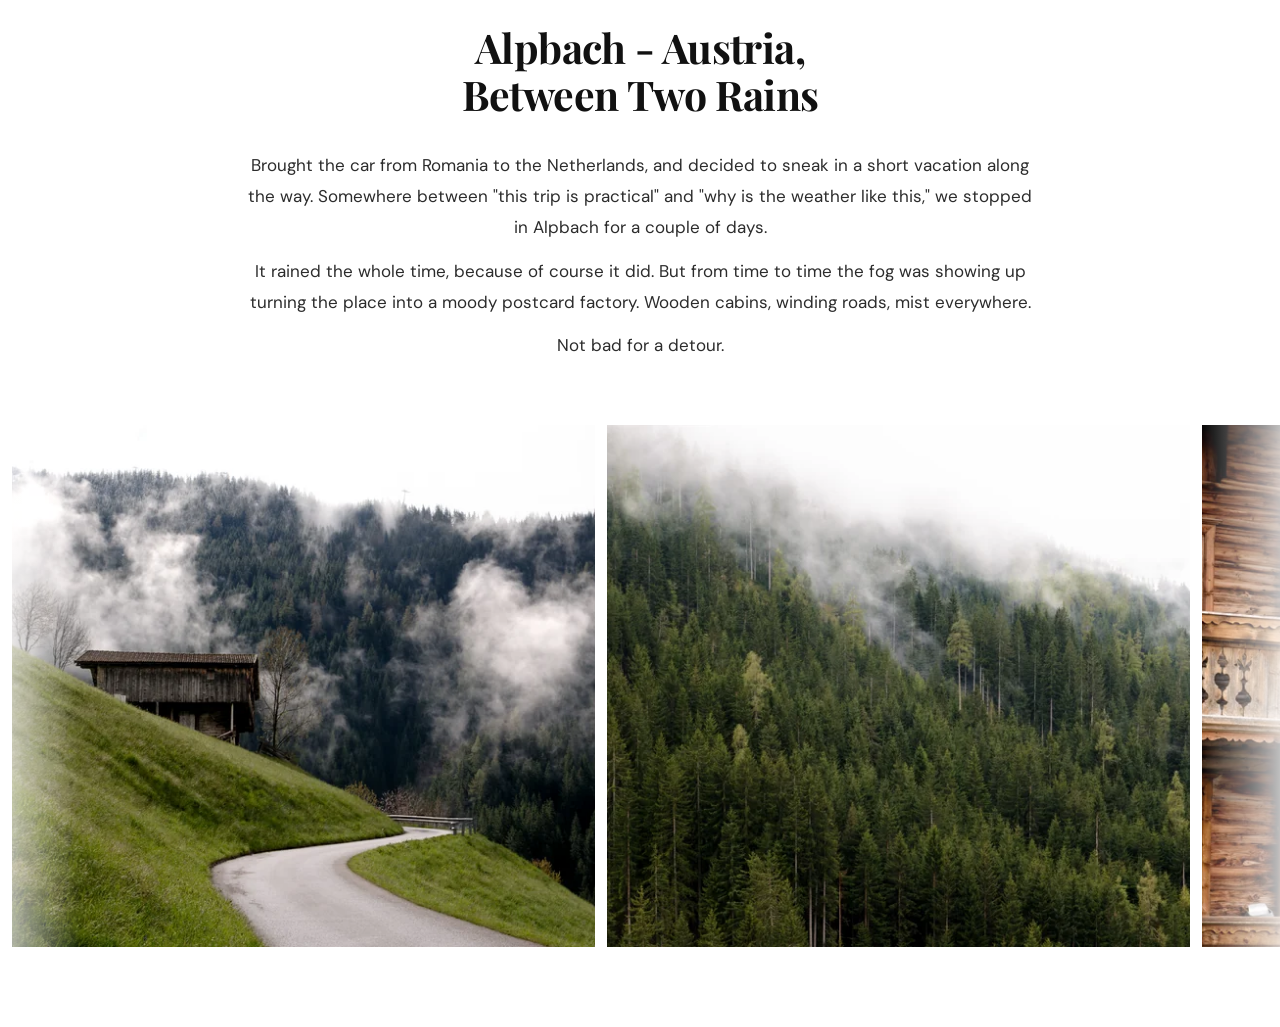
==== commit 6839d2cd: "Polish Tenerife article: text width, title splits, italic phrases, gallery cap - Article text body e" ====
--- a/index.html
+++ b/index.html
@@ -24,7 +24,7 @@
   <link rel="apple-touch-icon" sizes="180x180" href="favicon-180.png">
   <link rel="stylesheet" href="css/main.css">
   <link rel="stylesheet" href="css/nav.css">
-  <link rel="stylesheet" href="css/carousel.css?v=36">
+  <link rel="stylesheet" href="css/carousel.css?v=40">
   <link rel="stylesheet" href="css/timeline.css">
   <!-- Google Analytics (blocked until cookie consent) -->
   <script>
@@ -141,7 +141,7 @@
 <script src="js/i18n.js"></script>
 <script src="js/cart.js"></script>
 <script src="js/nav.js"></script>
-<script src="js/posts.js?v=11"></script>
+<script src="js/posts.js?v=12"></script>
 <script src="js/carousel.js"></script>
 <script src="js/justified.js?v=8"></script>
 <script src="js/timeline.js"></script>
--- a/css/main.css
+++ b/css/main.css
@@ -76,6 +76,17 @@
   margin: 0 auto 32px;
   padding: 0 32px;
   letter-spacing: -0.015em;
+}
+
+/* Mobile-only title break: || in article.md → hidden span on desktop, block on mobile */
+.title-m-br {
+  display: none;
+}
+
+@media (max-width: 600px) {
+  .title-m-br {
+    display: block;
+  }
 }
 
 .post-body {
--- a/css/carousel.css
+++ b/css/carousel.css
@@ -497,3 +497,24 @@
     height: 40px;
   }
 }
+
+/* ============================================
+   TENERIFE ARTICLE — Cap gallery width at 1280px
+   On screens wider than a 13" MacBook, galleries stay
+   at 1280px and centre rather than stretching full-width.
+   Applies to this article only.
+   ============================================ */
+@media (min-width: 1281px) {
+  [data-slug="tenerife-may-2026"] .inline-gallery {
+    max-width: 1280px;
+    margin-left: auto;
+    margin-right: auto;
+  }
+}
+
+@media (min-width: 601px) {
+  [data-slug="tenerife-may-2026"] .post-body {
+    max-width: 1280px;
+    padding: 0 64px;
+  }
+}
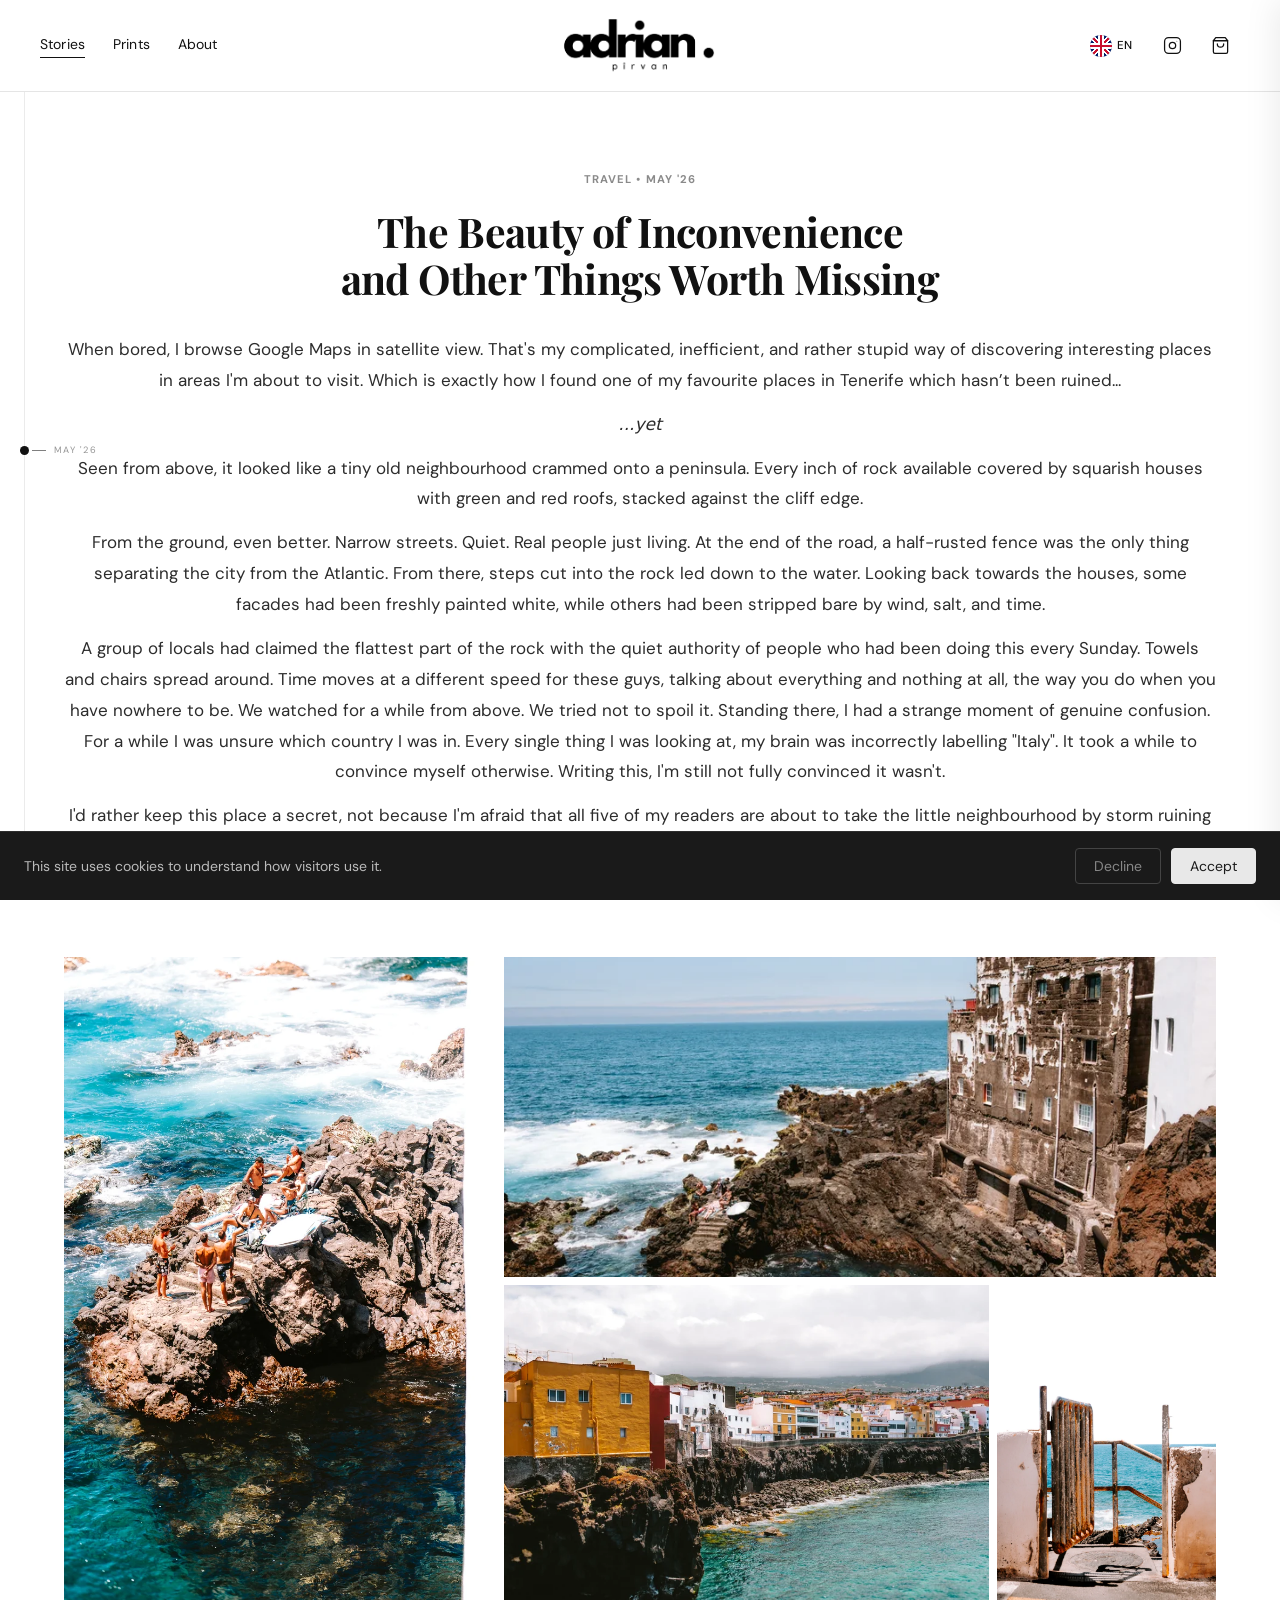
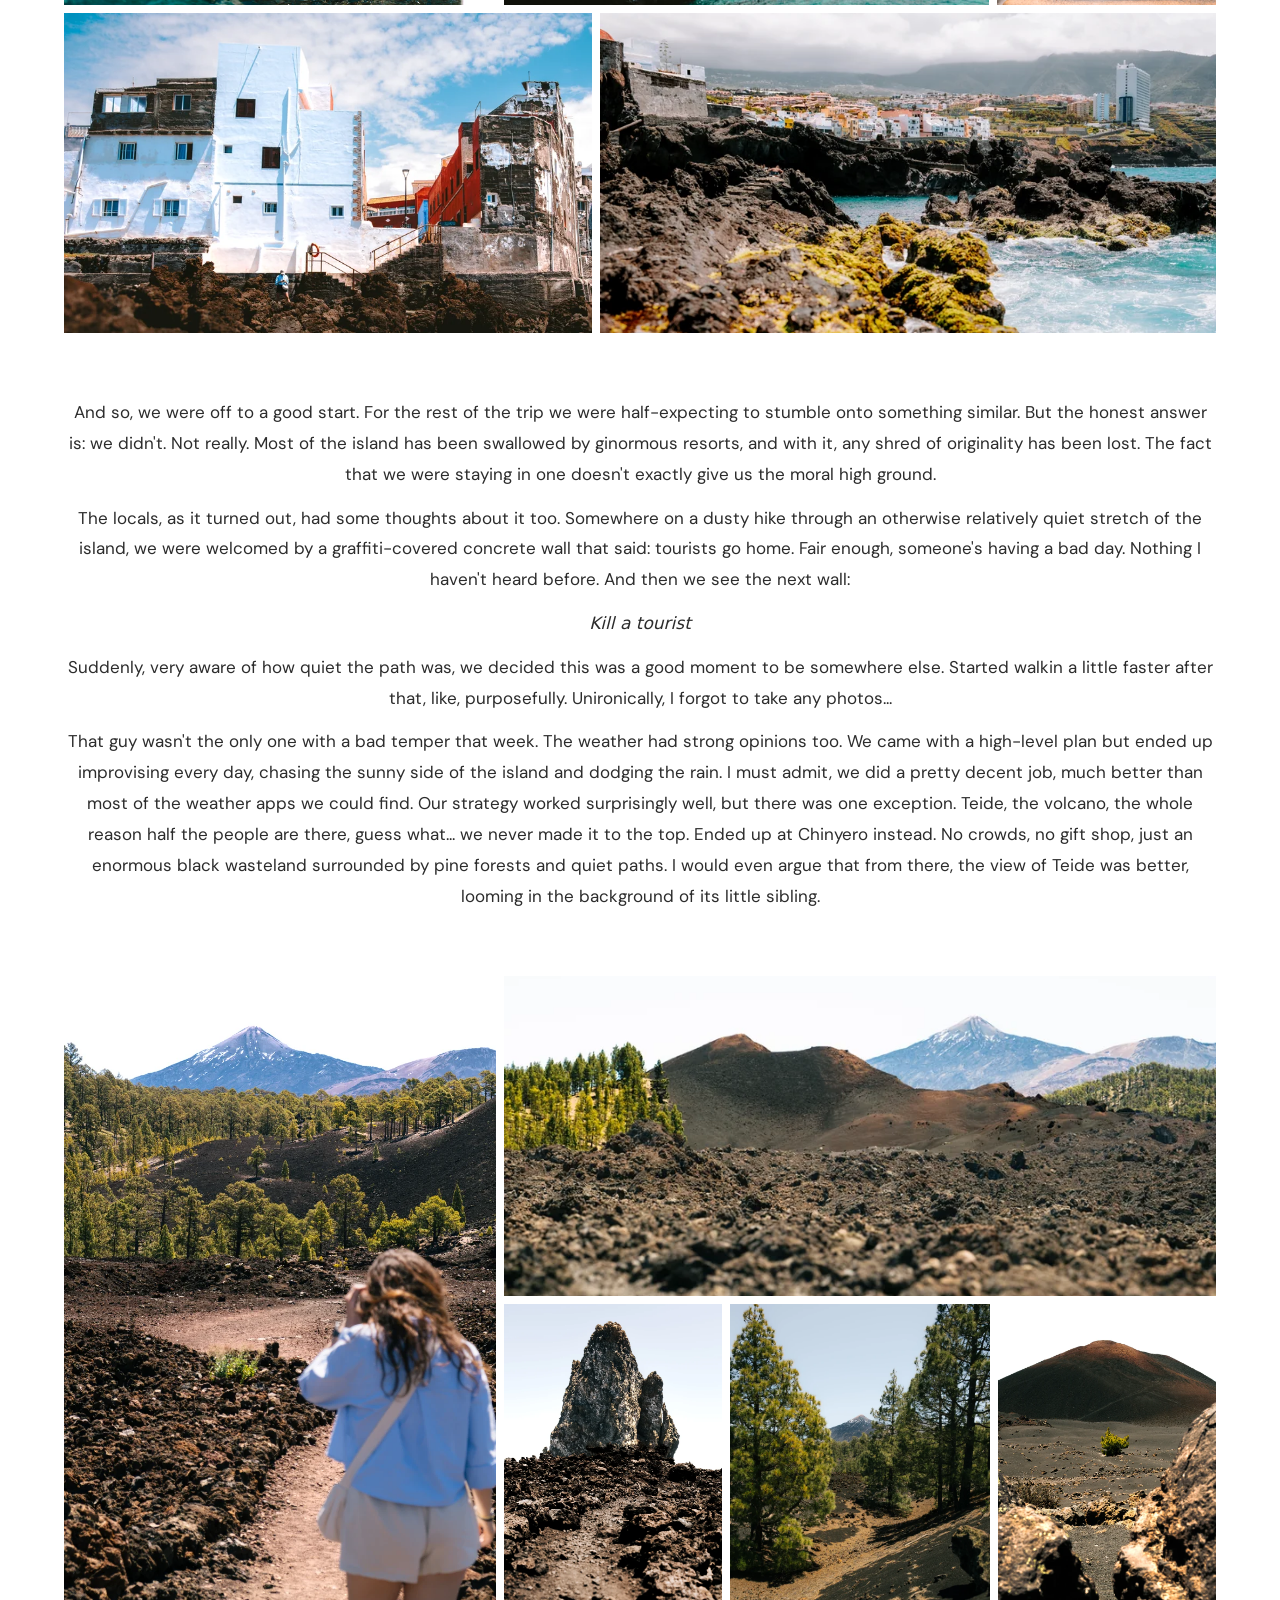
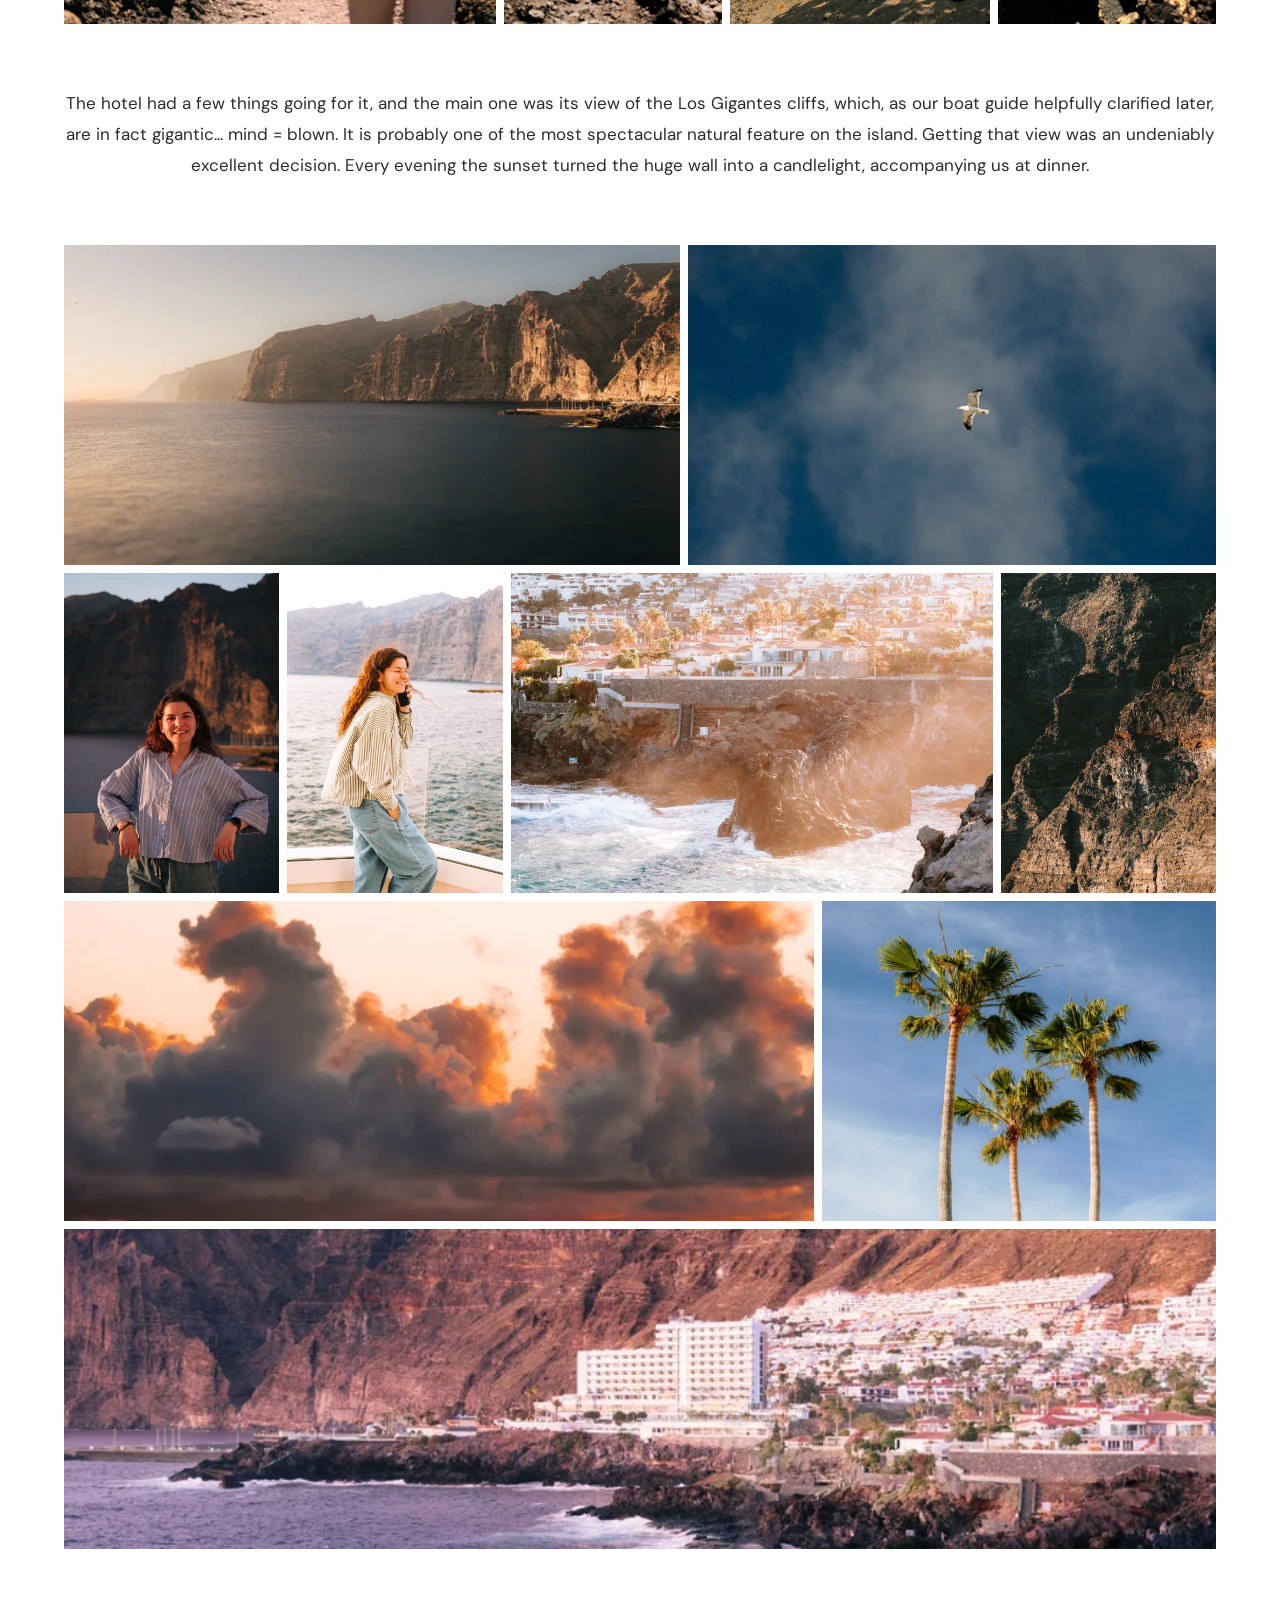
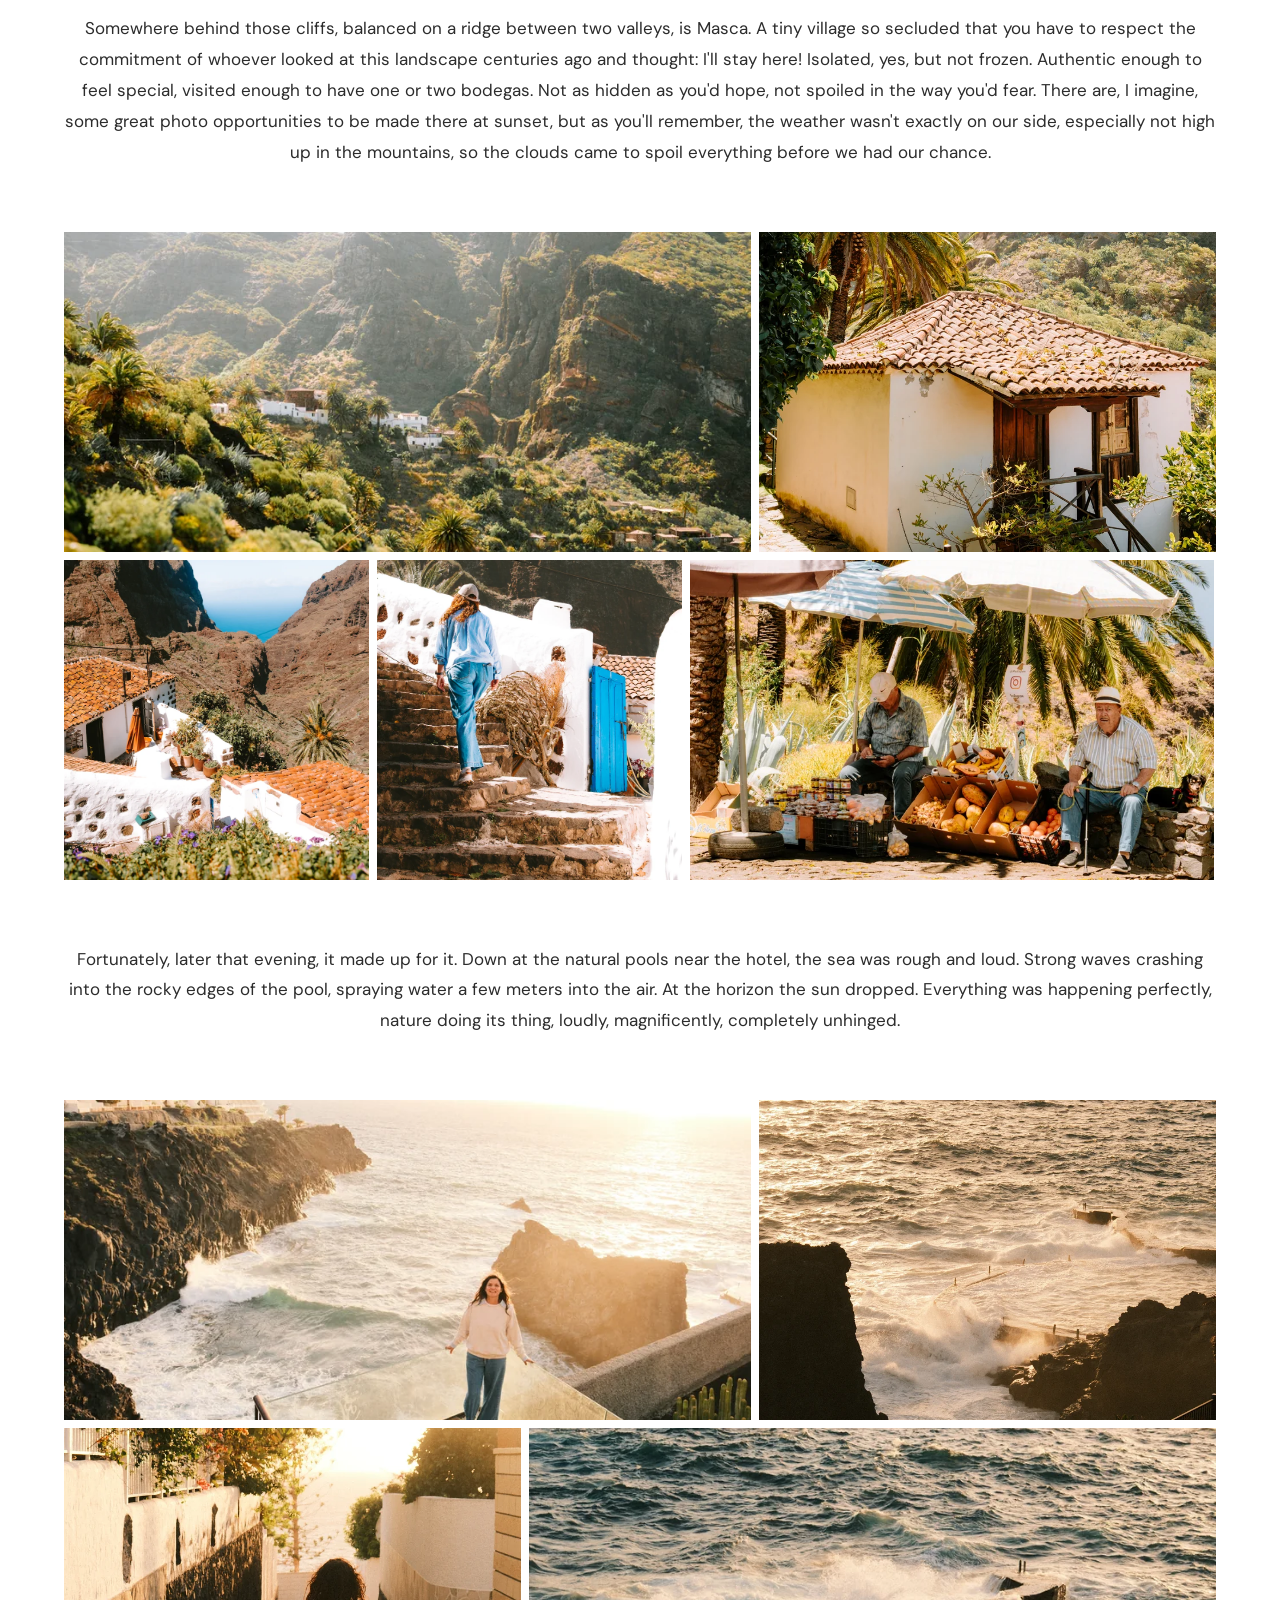
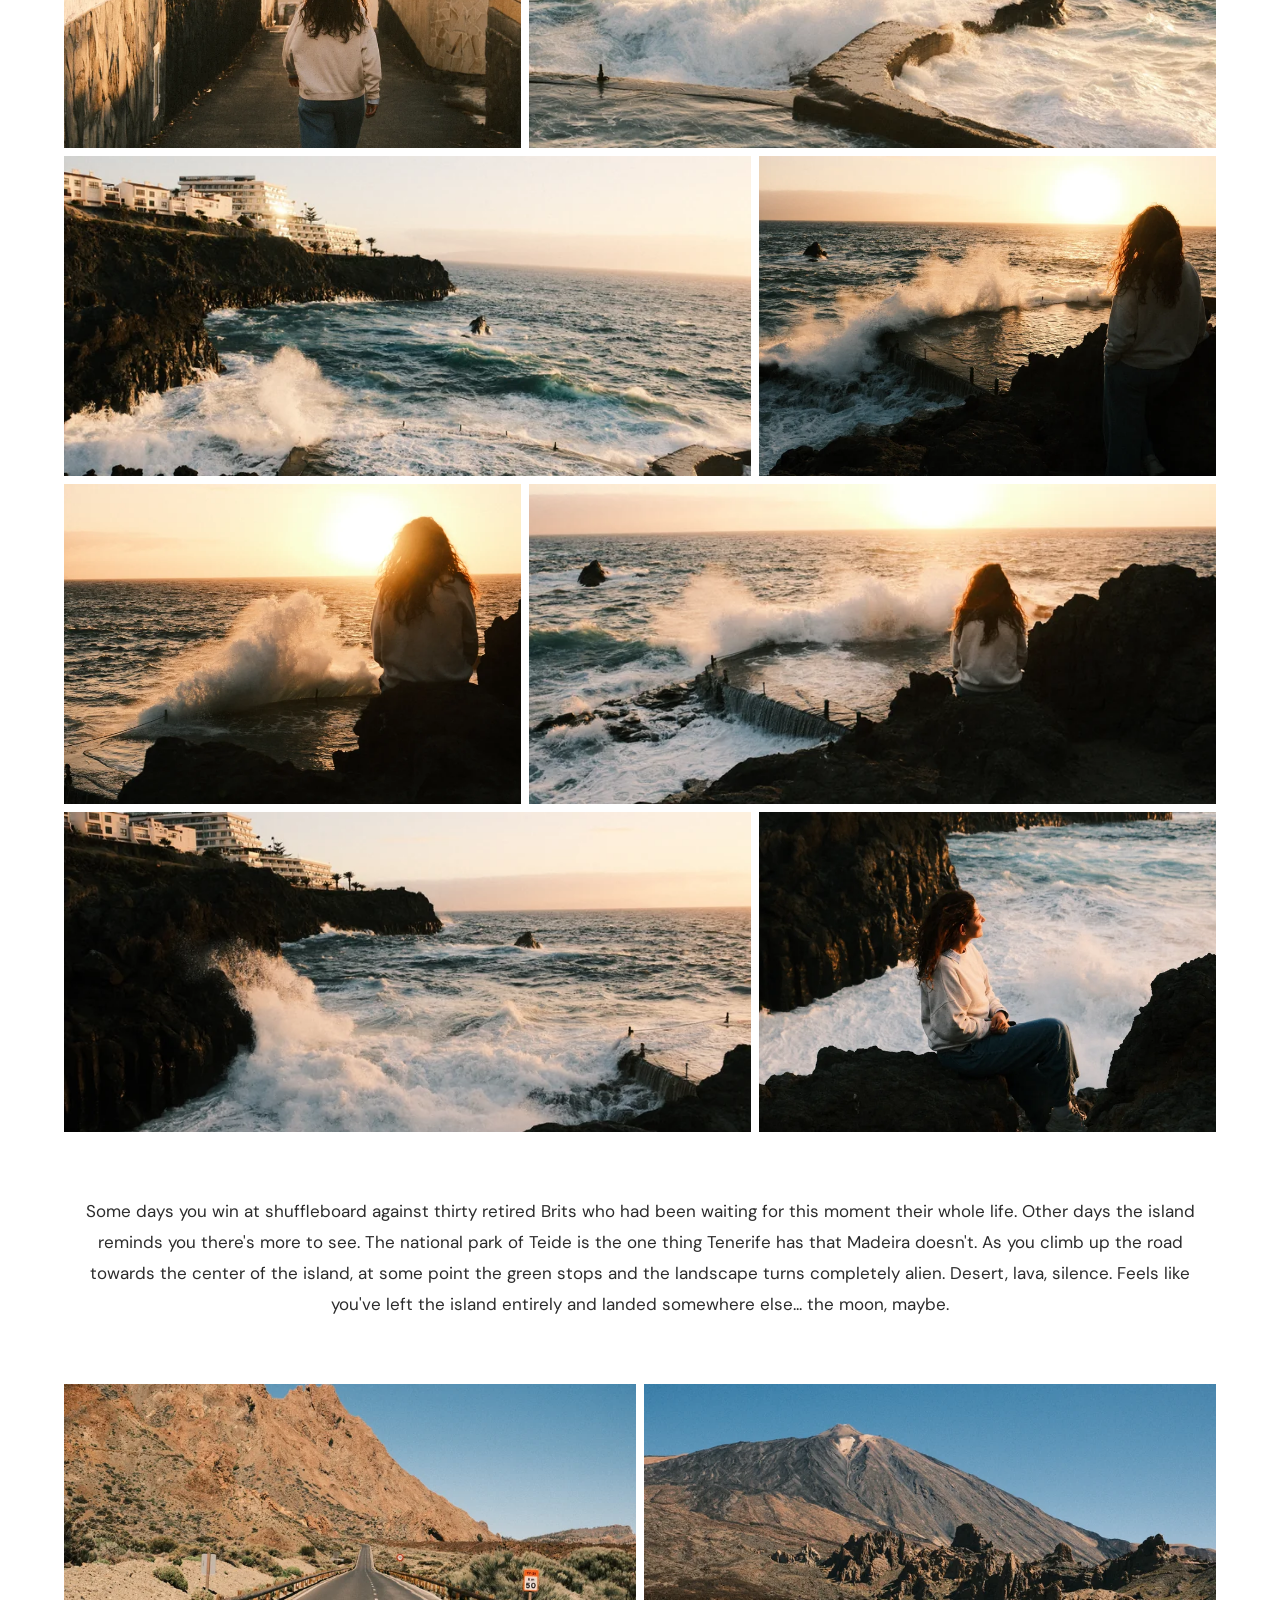
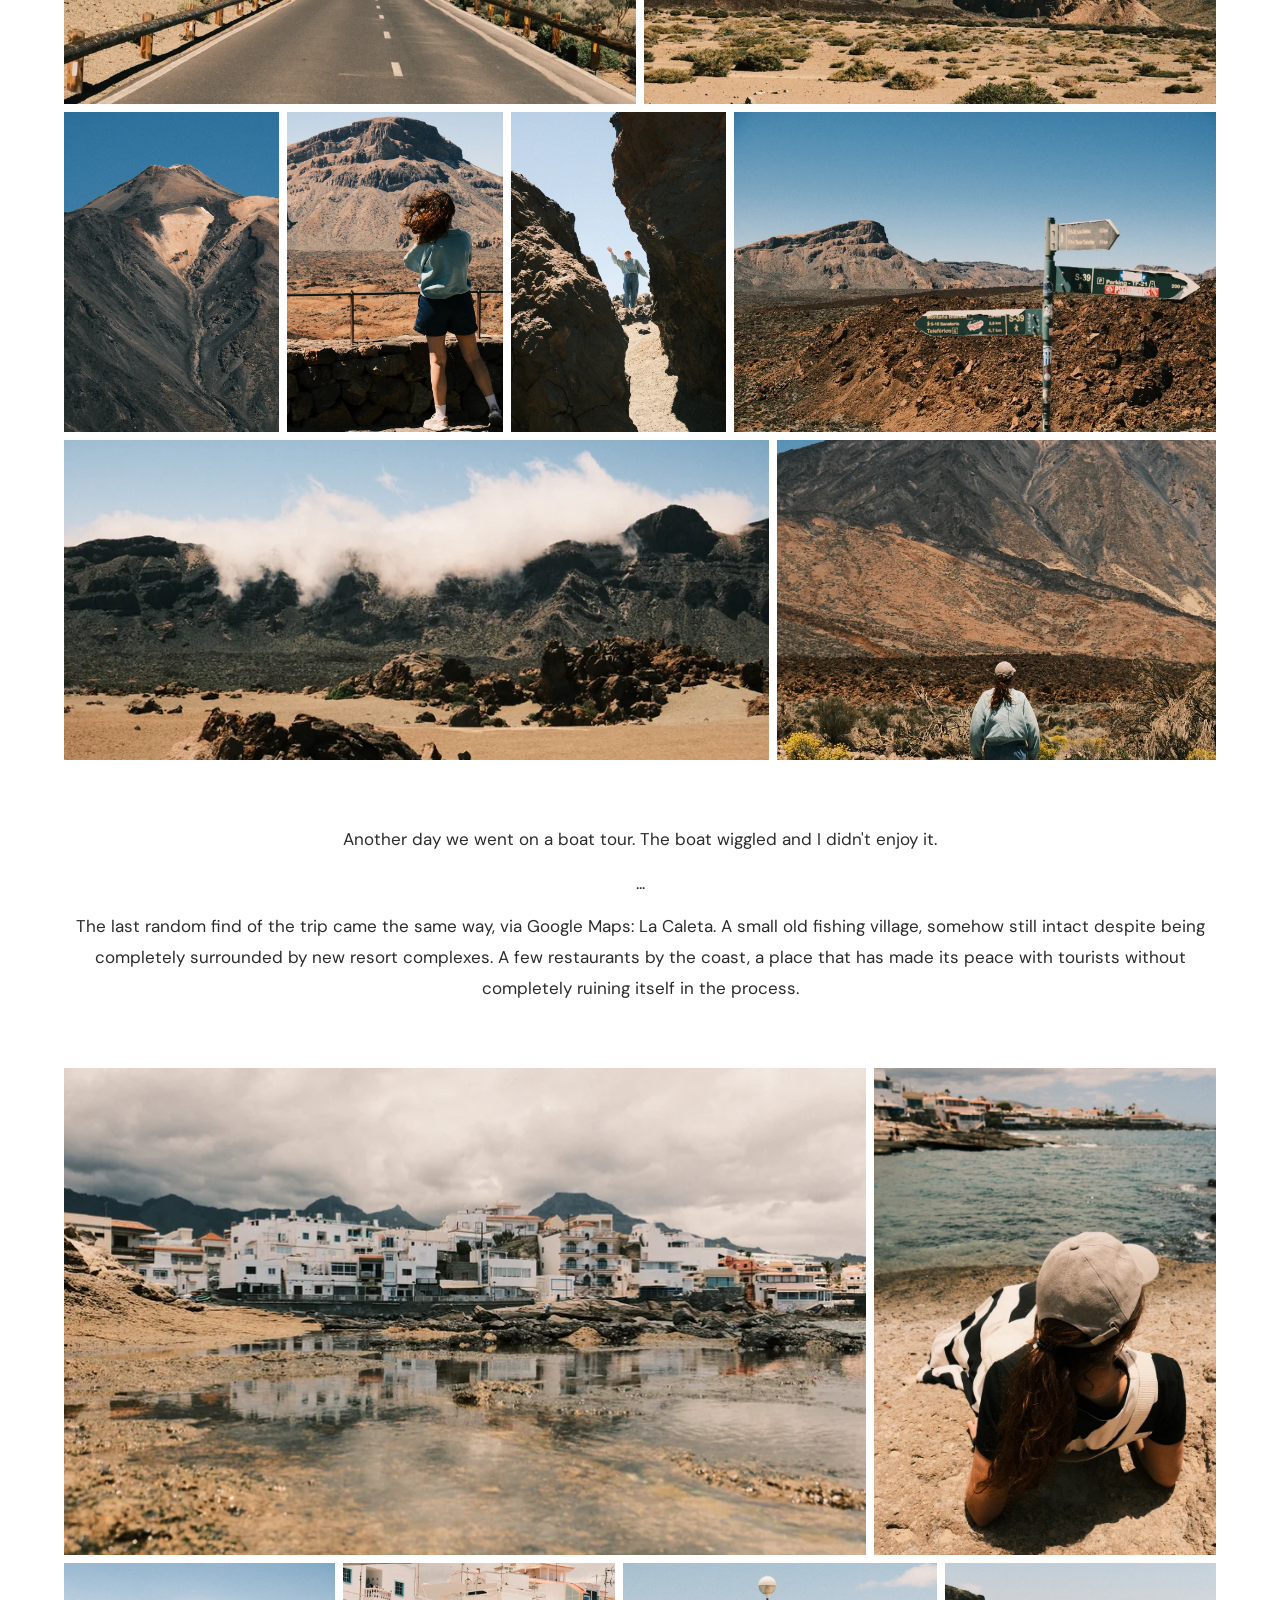
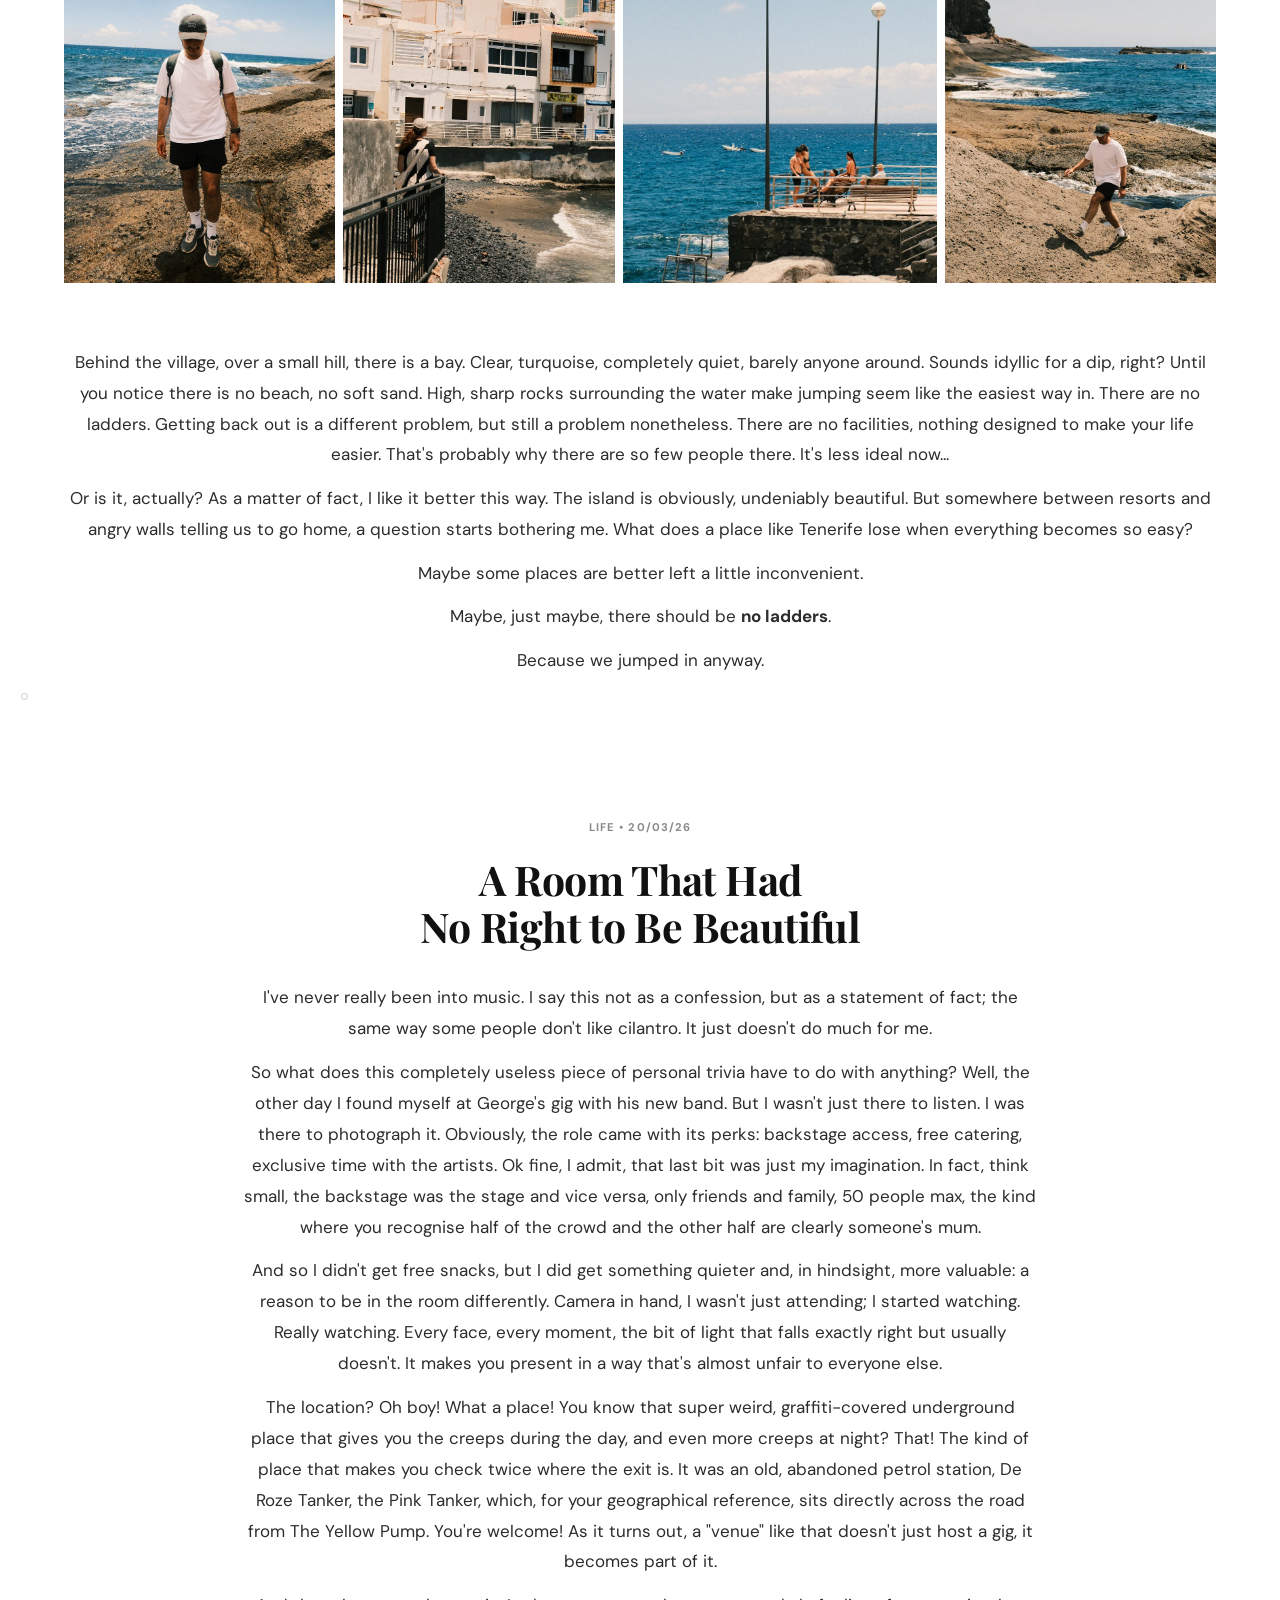
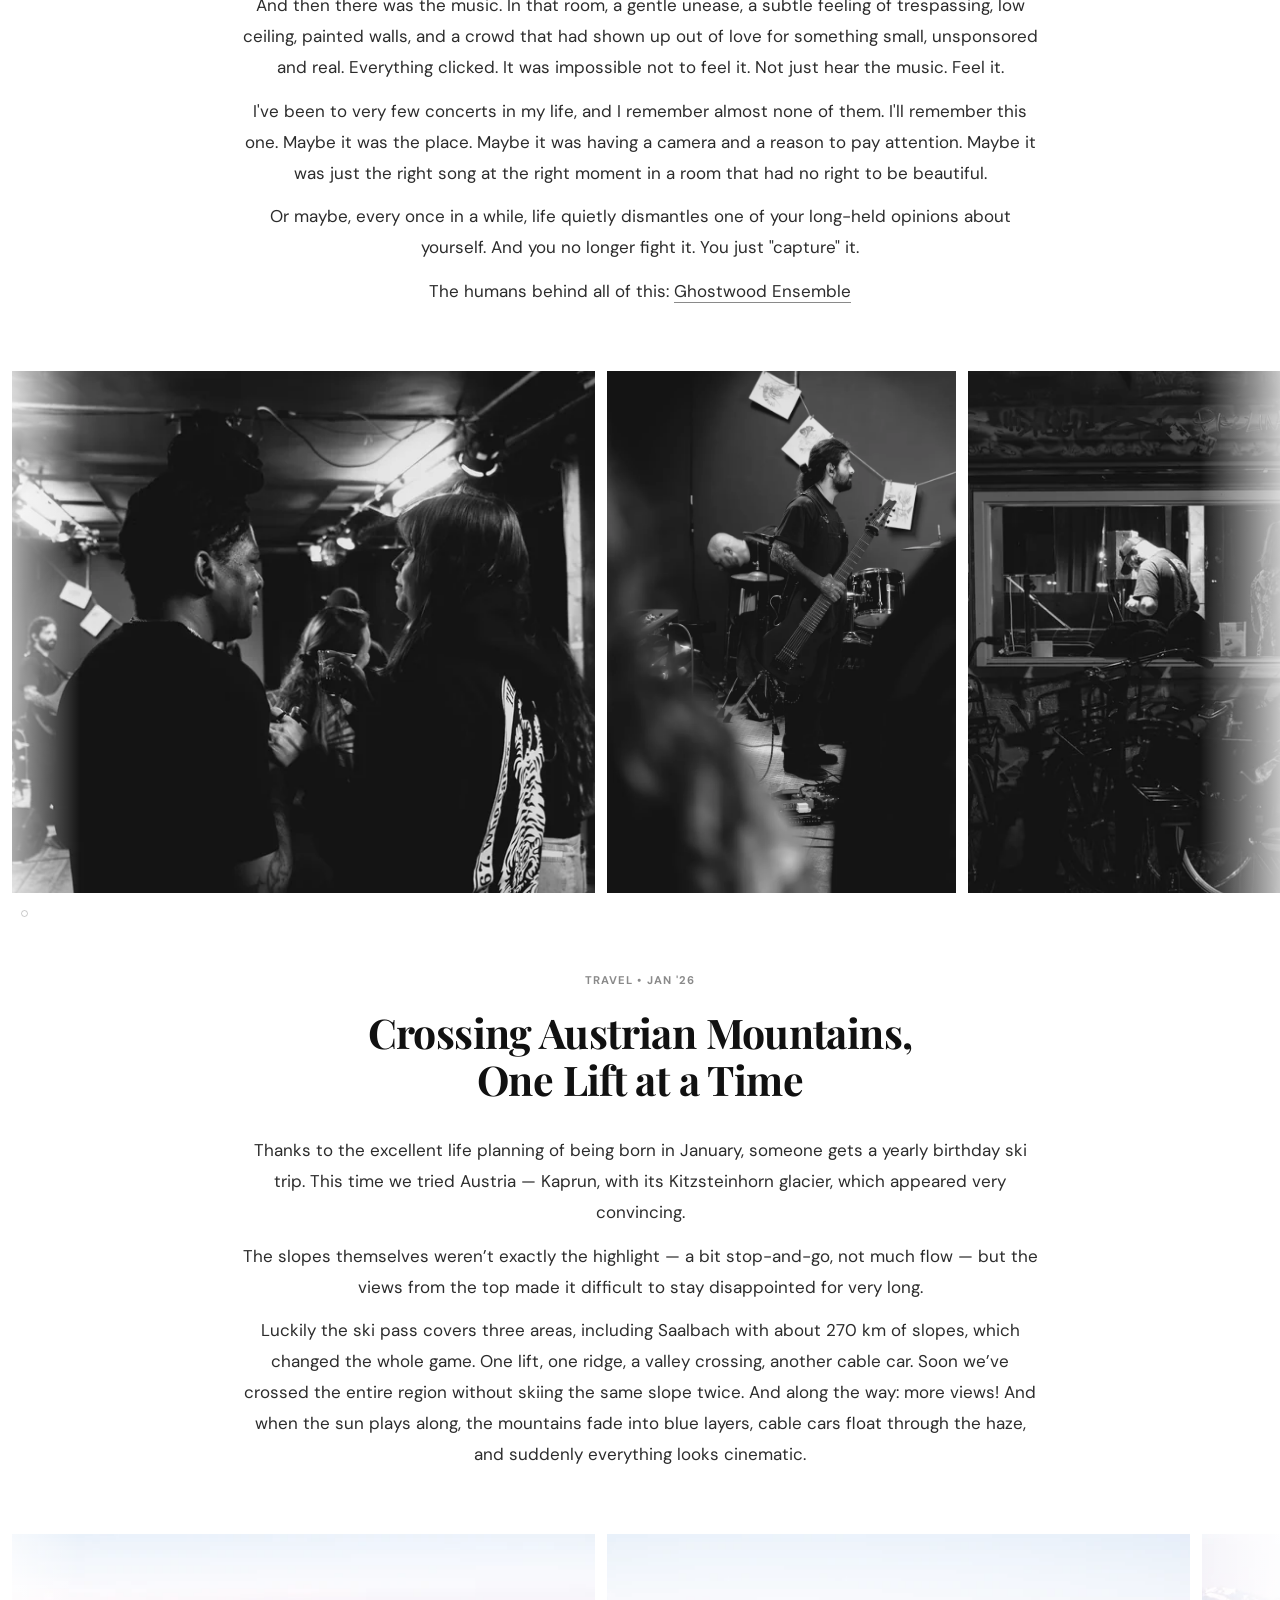
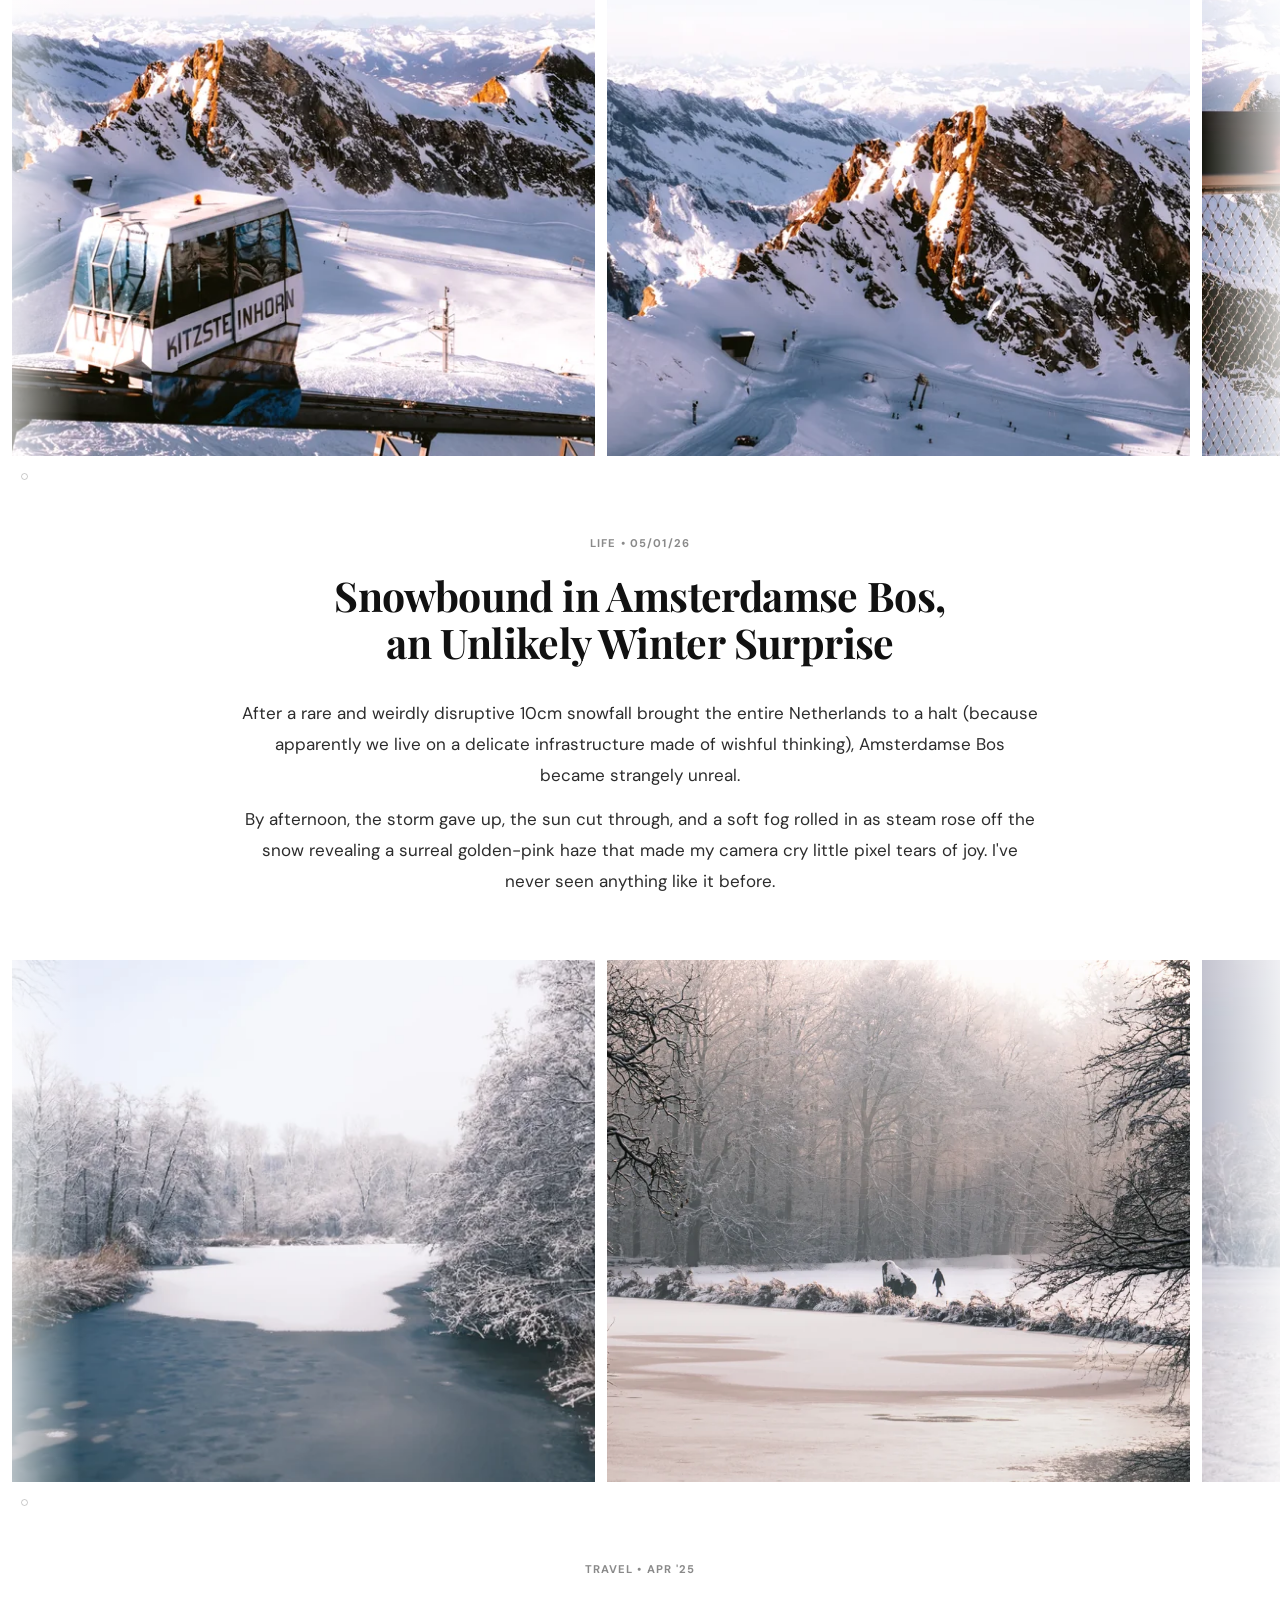
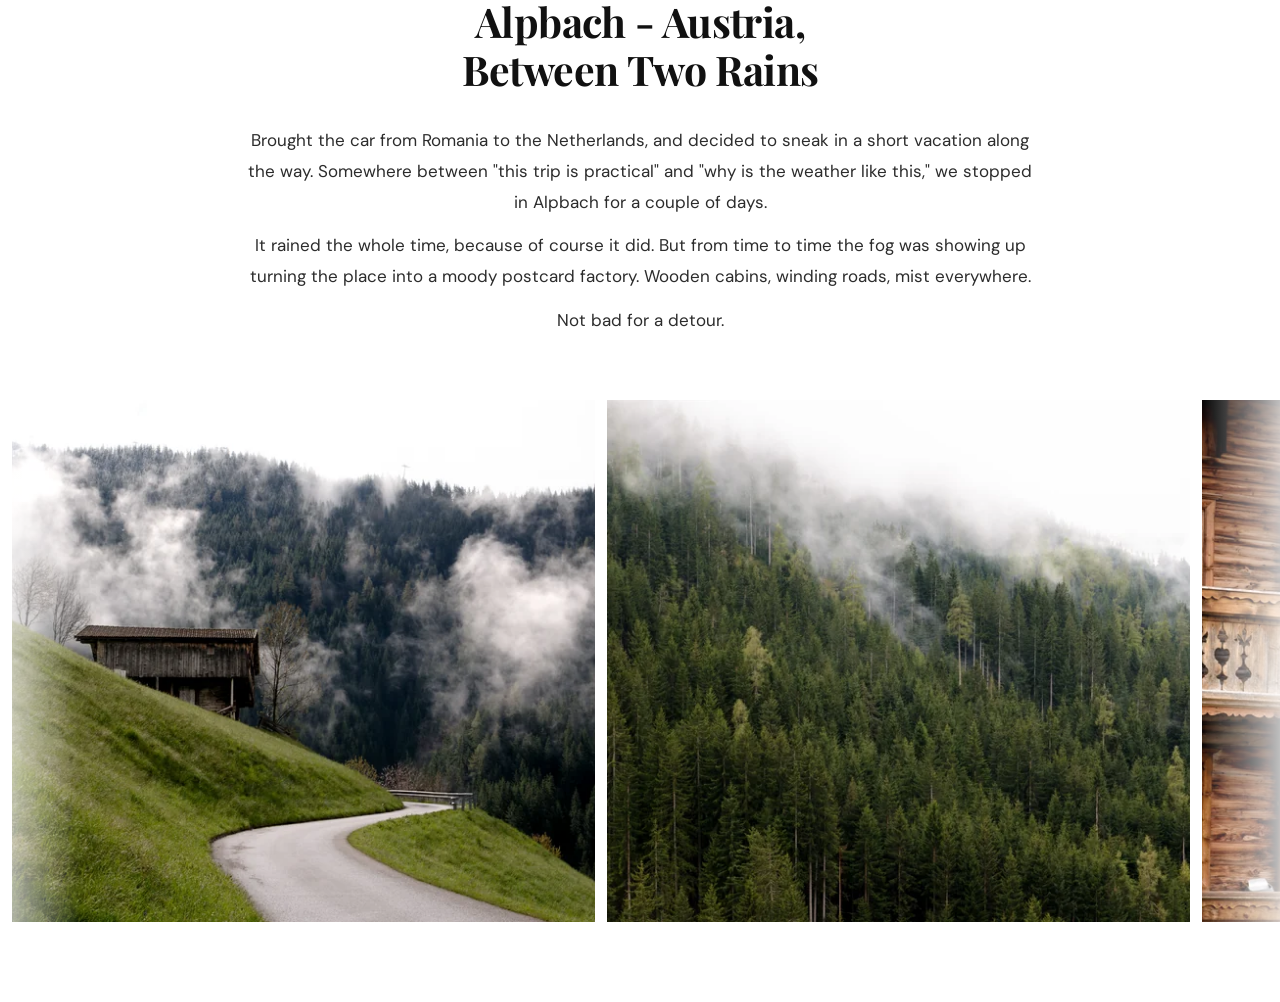
==== commit 36343892: "Fix lightbox loading original JPGs instead of WebP for inline galleries Inline gallery lightbox was " ====
--- a/index.html
+++ b/index.html
@@ -142,7 +142,7 @@
 <script src="js/cart.js"></script>
 <script src="js/nav.js"></script>
 <script src="js/posts.js?v=12"></script>
-<script src="js/carousel.js"></script>
+<script src="js/carousel.js?v=2"></script>
 <script src="js/justified.js?v=8"></script>
 <script src="js/timeline.js"></script>
 
